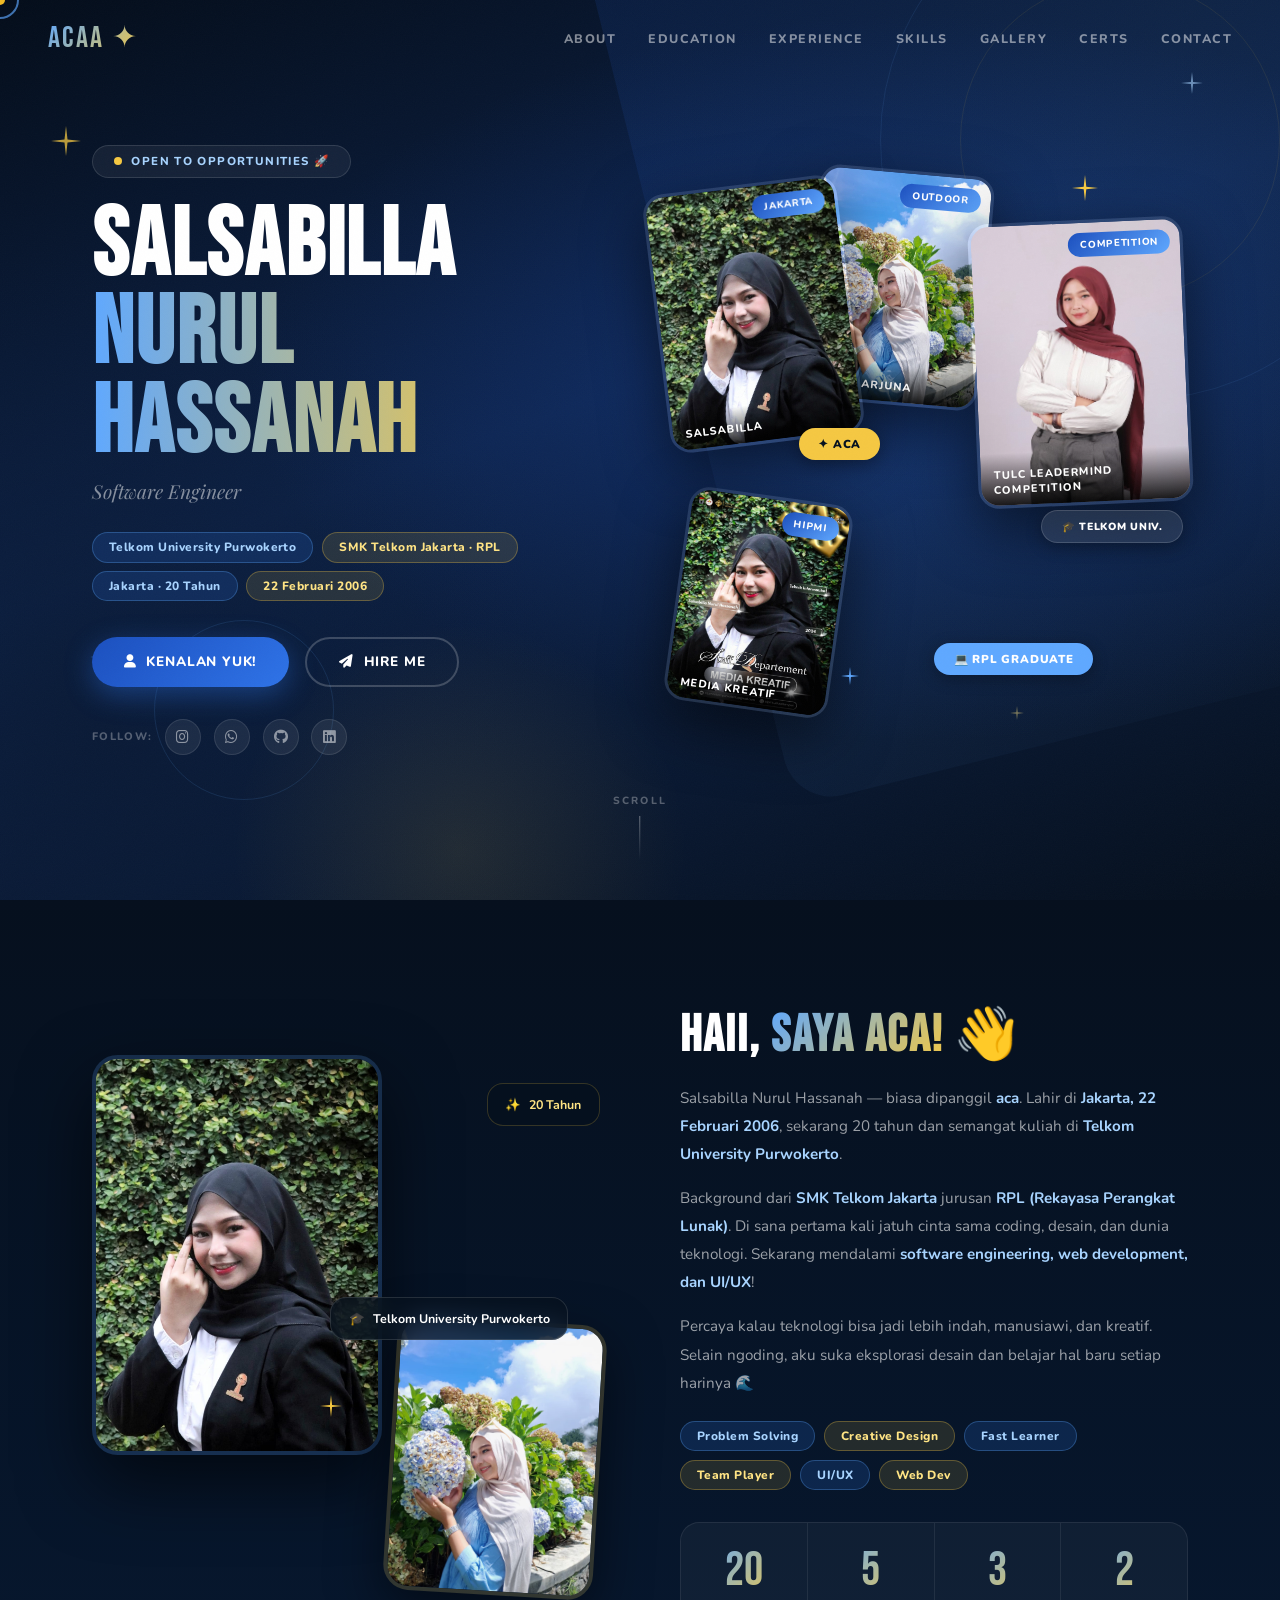
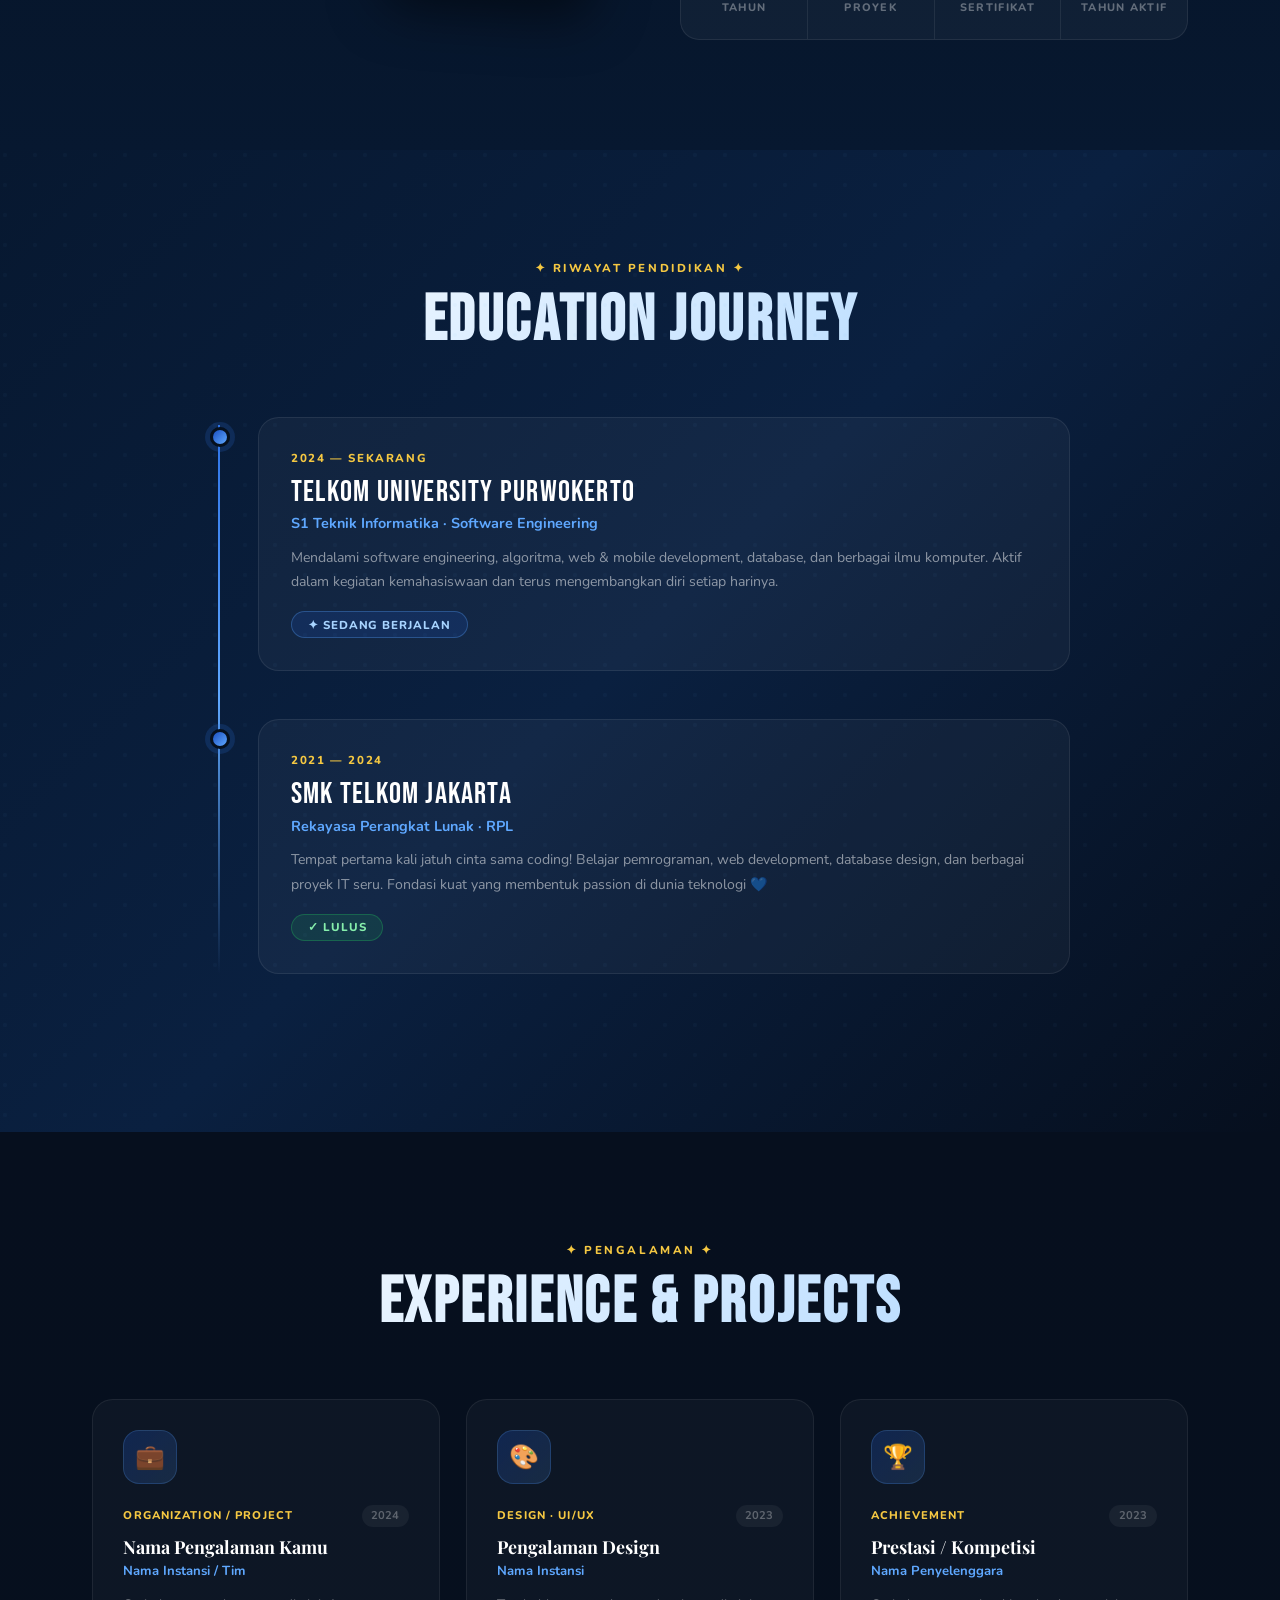
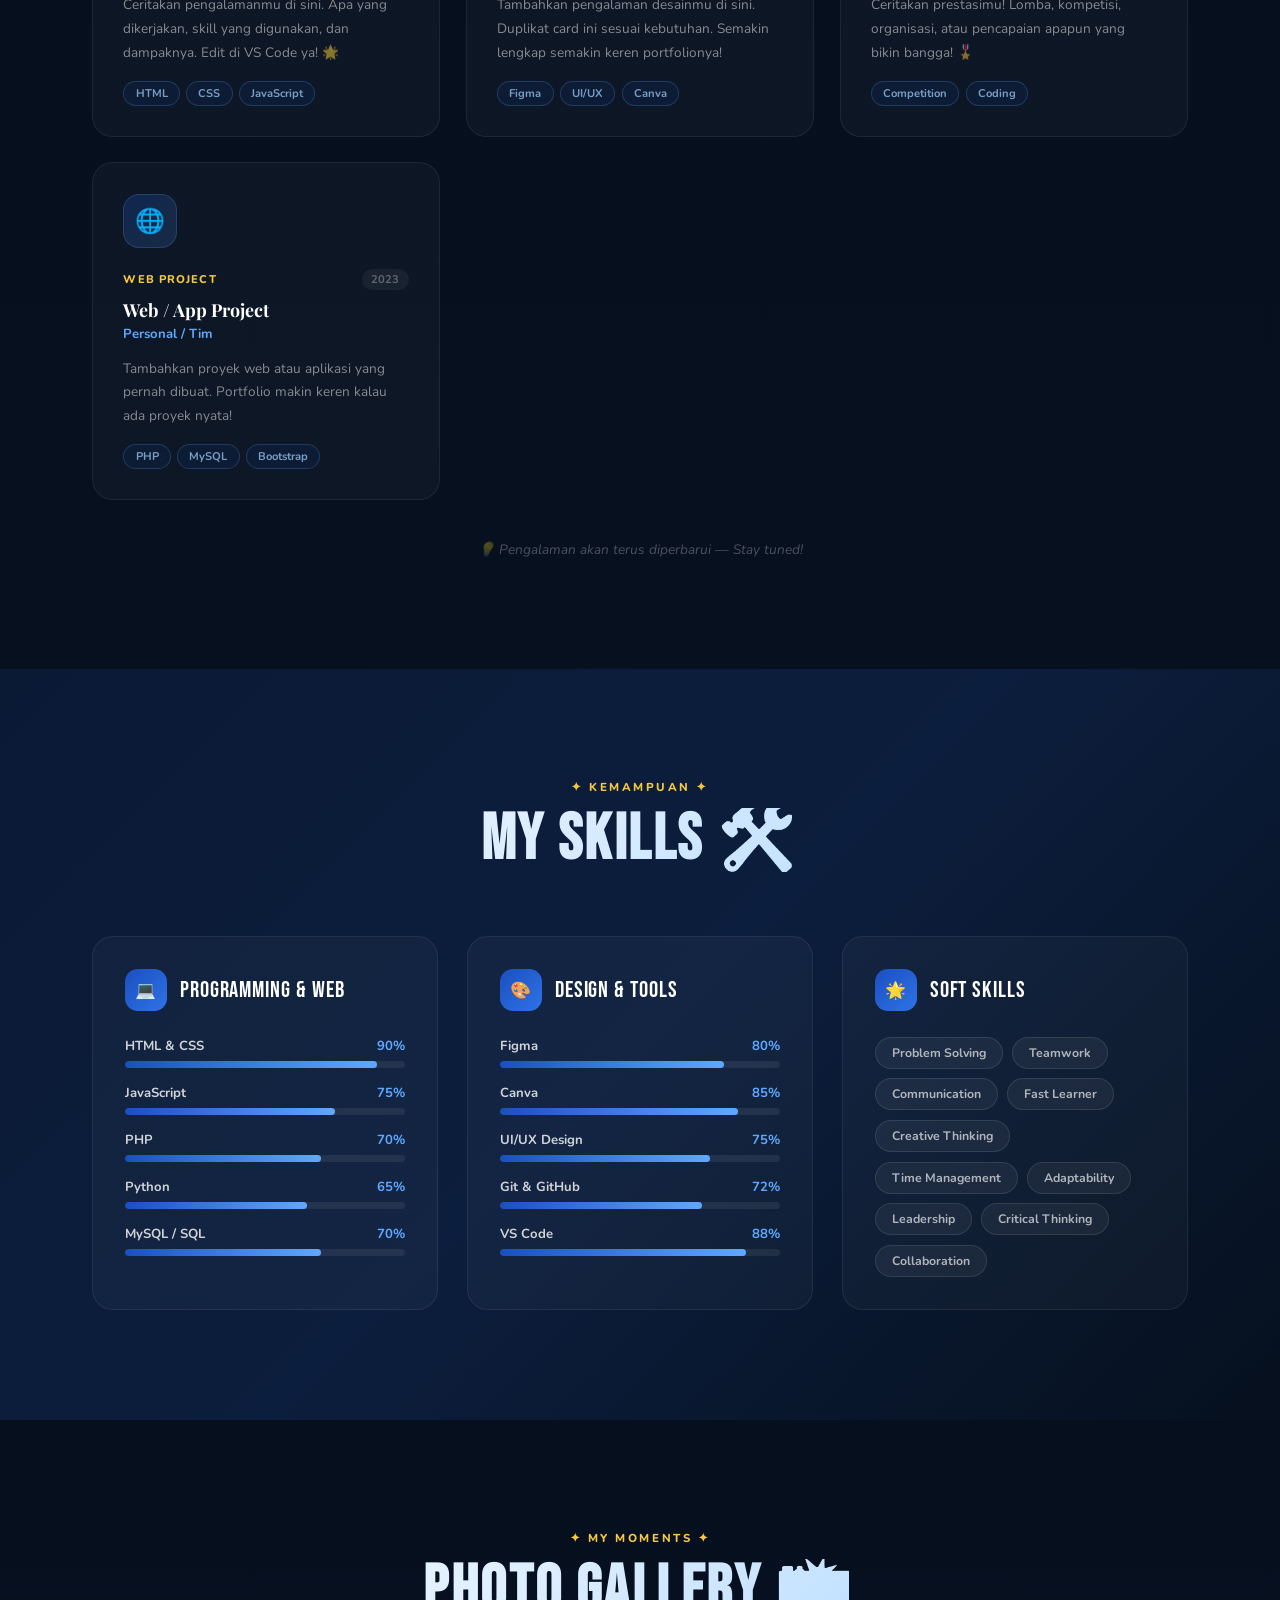
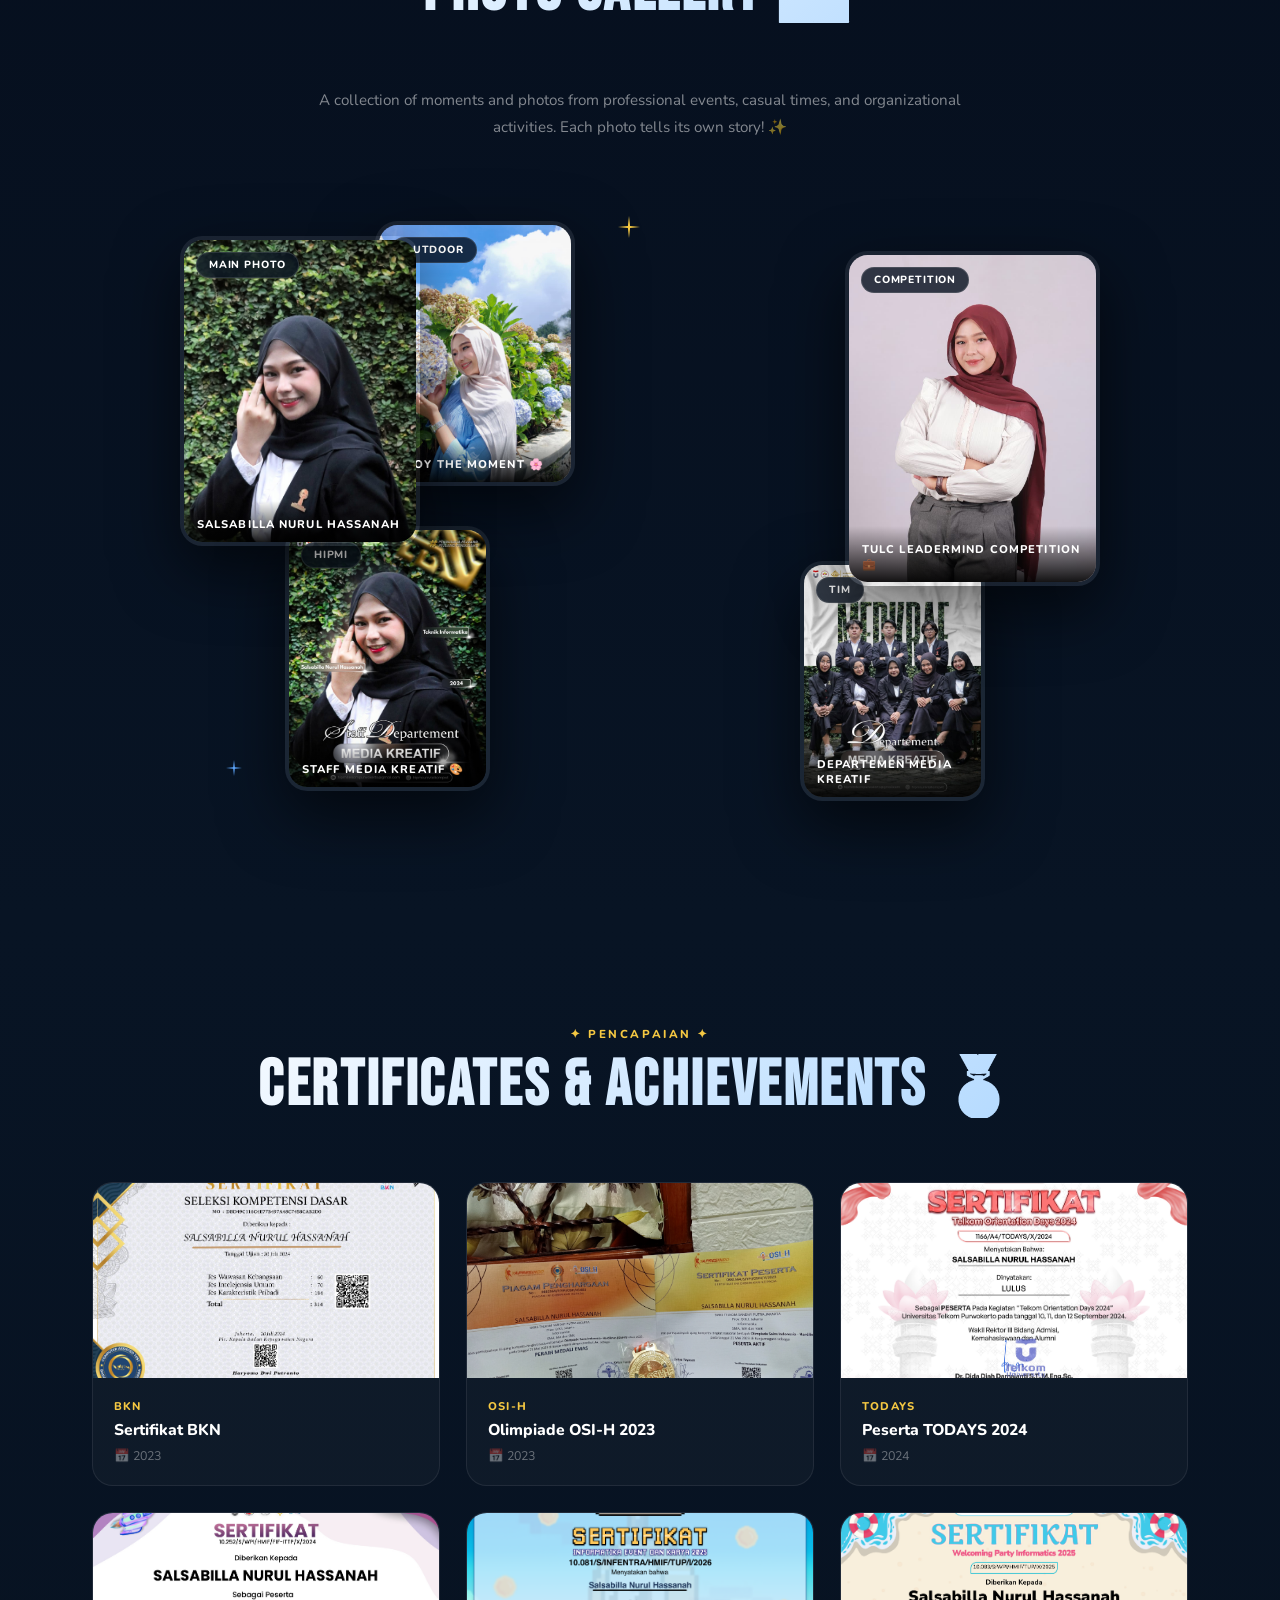
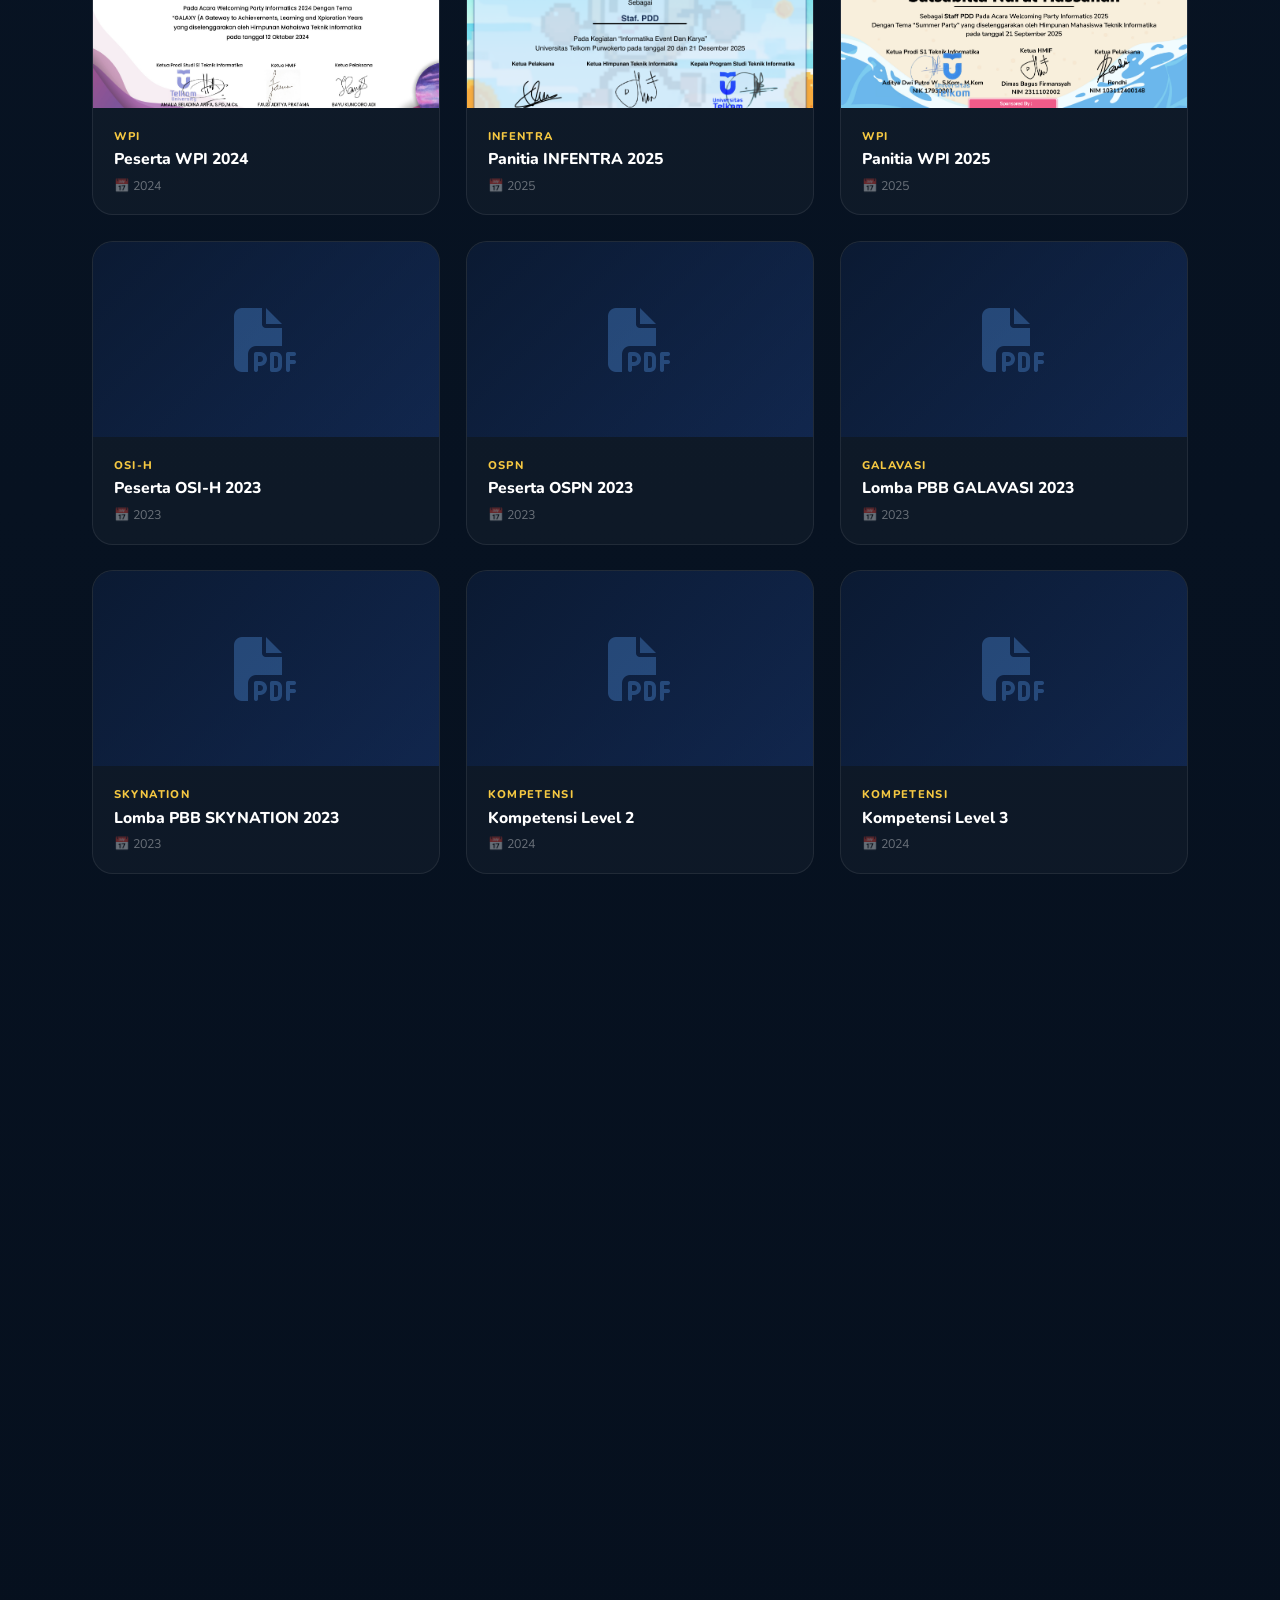
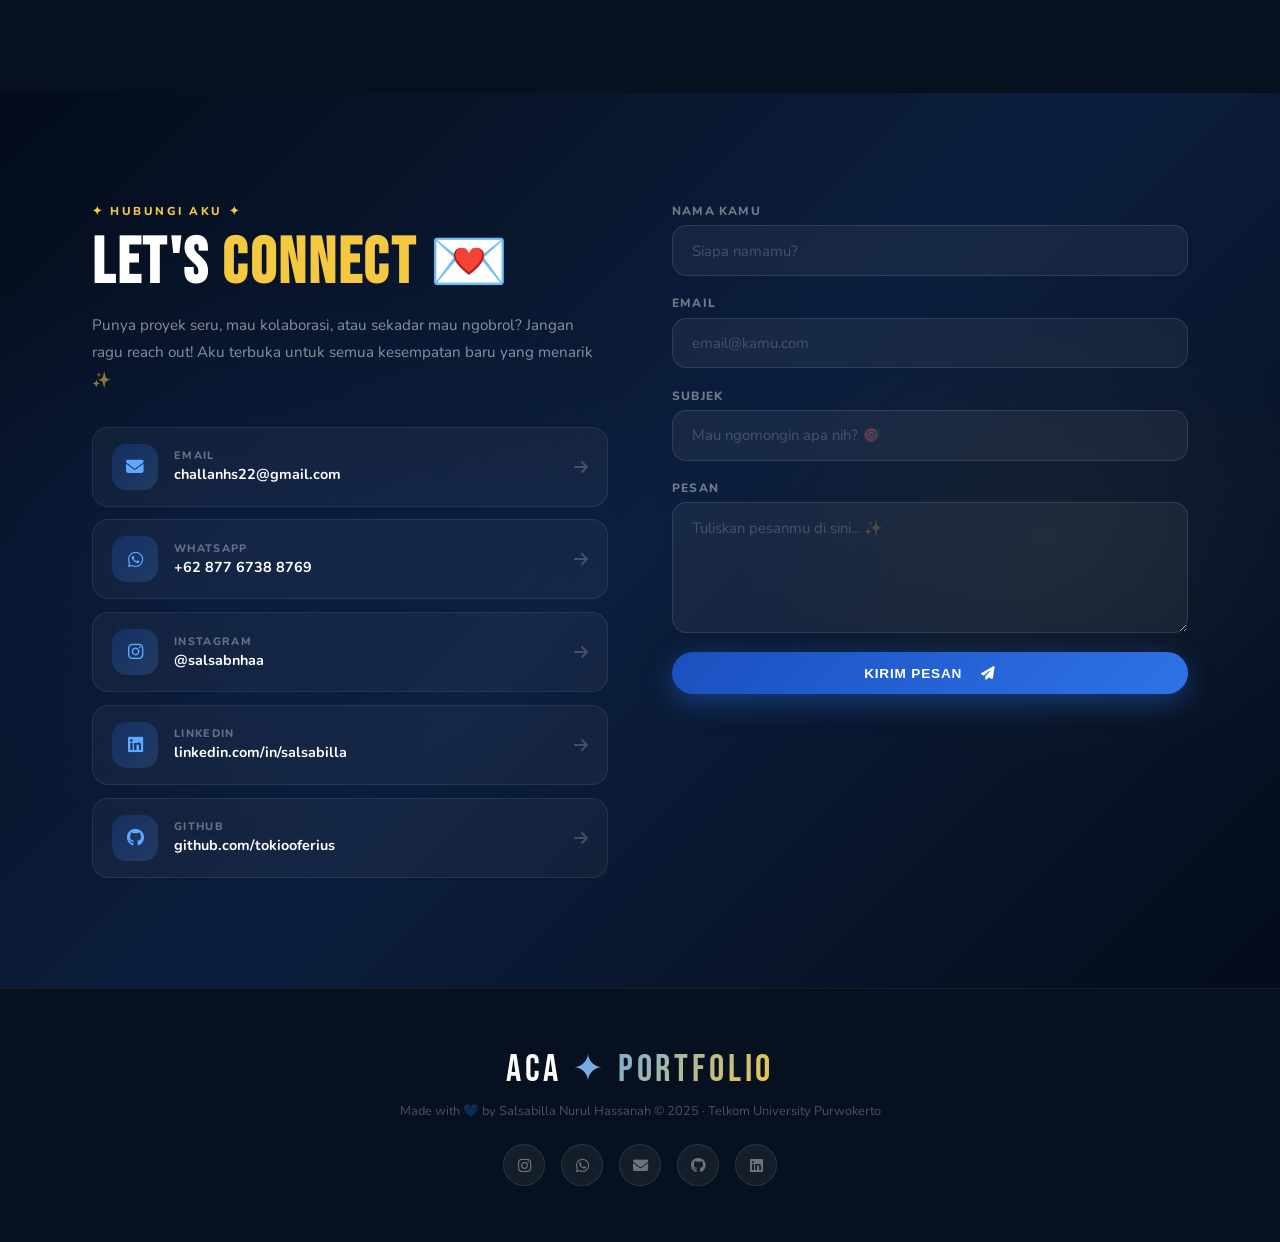
==== index.html @ ab760d1e "Update logo: SALSA → ACAA" ====
<!DOCTYPE html>
<html lang="id">
<head>
<meta charset="UTF-8"/>
<meta name="viewport" content="width=device-width, initial-scale=1.0"/>
<title>Salsabilla Nurul Hassanah ✦ Portfolio</title>
<meta name="description" content="Portfolio Salsabilla Nurul Hassanah - Software Engineering Student"/>
<link rel="preconnect" href="https://fonts.googleapis.com"/>
<link rel="preconnect" href="https://fonts.gstatic.com" crossorigin/>
<link href="https://fonts.googleapis.com/css2?family=Bebas+Neue&family=Nunito:ital,wght@0,400;0,600;0,700;0,800;0,900;1,400&family=Playfair+Display:ital,wght@0,700;0,900;1,700&display=swap" rel="stylesheet"/>
<link rel="stylesheet" href="https://cdnjs.cloudflare.com/ajax/libs/font-awesome/6.5.0/css/all.min.css"/>
<style>
:root{--b1:#06101e;--b2:#0a1a35;--b3:#1B4FBF;--b4:#2E73E8;--b5:#5FA8FF;--b6:#A8D4FF;--gold:#F5C842;--gold2:#FFE484;--white:#fff}
*,*::before,*::after{margin:0;padding:0;box-sizing:border-box}
html{scroll-behavior:smooth}
body{font-family:'Nunito',sans-serif;background:var(--b1);color:#fff;overflow-x:hidden;cursor:none}
/* CURSOR */
#cur{position:fixed;width:10px;height:10px;background:var(--gold);border-radius:50%;pointer-events:none;z-index:9999;transform:translate(-50%,-50%);mix-blend-mode:difference}
#cur2{position:fixed;width:38px;height:38px;border:2px solid var(--b5);border-radius:50%;pointer-events:none;z-index:9998;transform:translate(-50%,-50%);transition:all .18s cubic-bezier(.4,0,.2,1);opacity:.65}
@media(hover:none){#cur,#cur2{display:none}}
/* GRAIN */
body::after{content:'';position:fixed;inset:0;z-index:9990;pointer-events:none;background-image:url("data:image/svg+xml,%3Csvg xmlns='http://www.w3.org/2000/svg' width='200' height='200'%3E%3Cfilter id='g'%3E%3CfeTurbulence type='fractalNoise' baseFrequency='.9' numOctaves='4' stitchTiles='stitch'/%3E%3C/filter%3E%3Crect width='200' height='200' filter='url(%23g)' opacity='.04'/%3E%3C/svg%3E");opacity:.55}
/* NAV */
nav{position:fixed;top:0;left:0;right:0;z-index:1000;padding:1.2rem 3rem;display:flex;align-items:center;justify-content:space-between;transition:all .4s}
nav.scrolled{background:rgba(6,16,30,.95);backdrop-filter:blur(24px);border-bottom:1px solid rgba(255,255,255,.06);padding:.8rem 3rem}
.nlogo{font-family:'Bebas Neue',sans-serif;font-size:1.9rem;letter-spacing:.08em;background:linear-gradient(135deg,var(--b5),var(--gold));-webkit-background-clip:text;-webkit-text-fill-color:transparent;background-clip:text;text-decoration:none}
.nlinks{display:flex;gap:2rem;list-style:none}
.nlinks a{font-size:.78rem;font-weight:800;letter-spacing:.12em;text-transform:uppercase;color:rgba(255,255,255,.5);transition:.3s;text-decoration:none}
.nlinks a:hover,.nlinks a.active{color:var(--gold)}
.ham{display:none;flex-direction:column;gap:5px;cursor:pointer;padding:4px;background:none;border:none}
.ham span{width:24px;height:2px;background:#fff;border-radius:2px;transition:.3s;display:block}
.ham.open span:nth-child(1){transform:rotate(45deg) translate(5px,5px)}
.ham.open span:nth-child(2){opacity:0}
.ham.open span:nth-child(3){transform:rotate(-45deg) translate(5px,-5px)}
.mobmenu{display:none;position:absolute;top:100%;left:0;right:0;background:rgba(6,16,30,.98);backdrop-filter:blur(24px);padding:2rem 3rem;border-bottom:1px solid rgba(255,255,255,.08)}
.mobmenu.open{display:block}
.mobmenu a{display:block;padding:.9rem 0;border-bottom:1px solid rgba(255,255,255,.06);font-weight:800;font-size:1.1rem;color:rgba(255,255,255,.7);text-decoration:none;transition:.3s}
.mobmenu a:hover{color:var(--gold);padding-left:.5rem}
/* LAYOUT */
.container{max-width:1160px;margin:0 auto;padding:0 2rem}
.section{padding:110px 0}
.sec-label{display:block;font-size:.72rem;font-weight:800;letter-spacing:.22em;text-transform:uppercase;color:var(--gold);margin-bottom:.8rem}
.sec-label::before{content:'✦  '}.sec-label::after{content:'  ✦'}
.sec-title{font-family:'Bebas Neue',sans-serif;font-size:clamp(2.8rem,5vw,5rem);line-height:1;letter-spacing:.04em;background:linear-gradient(135deg,#fff,var(--b6));-webkit-background-clip:text;-webkit-text-fill-color:transparent;background-clip:text;margin-bottom:3.5rem}
.sec-hd{text-align:center;margin-bottom:4rem}
/* BUTTONS */
.btn-g{display:inline-flex;align-items:center;gap:.6rem;background:linear-gradient(135deg,var(--b3),var(--b4));color:#fff;padding:.85rem 2rem;border-radius:3rem;font-weight:800;font-size:.85rem;letter-spacing:.06em;text-transform:uppercase;border:none;cursor:pointer;transition:.3s;box-shadow:0 8px 28px rgba(46,115,232,.4);text-decoration:none}
.btn-g:hover{transform:translateY(-4px);box-shadow:0 16px 48px rgba(46,115,232,.55)}
.btn-o{display:inline-flex;align-items:center;gap:.6rem;border:2px solid rgba(255,255,255,.2);color:#fff;padding:.85rem 2rem;border-radius:3rem;font-weight:800;font-size:.85rem;letter-spacing:.06em;text-transform:uppercase;background:transparent;cursor:pointer;transition:.3s;text-decoration:none}
.btn-o:hover{border-color:var(--gold);color:var(--gold);transform:translateY(-4px)}
/* CHIPS */
.chip{padding:.38rem 1rem;border-radius:2rem;font-size:.75rem;font-weight:800;letter-spacing:.04em;border:1px solid}
.cb{background:rgba(46,115,232,.18);border-color:rgba(95,168,255,.3);color:var(--b6)}
.cg{background:rgba(245,200,66,.12);border-color:rgba(245,200,66,.3);color:var(--gold2)}
/* REVEAL */
.rv{opacity:0;transform:translateY(36px);transition:opacity .75s,transform .75s}
.rv.on{opacity:1;transform:none}
.rvr{opacity:0;transform:translateX(36px);transition:opacity .75s,transform .75s}
.rvr.on{opacity:1;transform:none}
/* ANIMATIONS */
@keyframes sparkPulse{0%,100%{opacity:.5;transform:scale(.85) rotate(0deg)}50%{opacity:1;transform:scale(1.2) rotate(18deg)}}
@keyframes floatY{0%,100%{transform:translateY(0)}50%{transform:translateY(-10px)}}
@keyframes shimmer{0%{background-position:0% center}100%{background-position:200% center}}
@keyframes blink{0%,100%{opacity:1}50%{opacity:.25}}
@keyframes ringP{0%,100%{transform:scale(1);opacity:.4}50%{transform:scale(1.06);opacity:.9}}
@keyframes spin{from{transform:rotate(0deg)}to{transform:rotate(360deg)}}
@keyframes fadeUp{from{opacity:0;transform:translateY(32px)}to{opacity:1;transform:none}}
@keyframes modalIn{from{transform:scale(.88);opacity:0}to{transform:scale(1);opacity:1}}
/* HERO */
.hero{min-height:100vh;position:relative;display:flex;align-items:center;overflow:hidden;padding:120px 0 80px}
.hero-bg{position:absolute;inset:0;background:radial-gradient(ellipse 85% 65% at 72% 42%,rgba(27,79,191,.32) 0%,transparent 62%),radial-gradient(ellipse 55% 85% at 8% 82%,rgba(10,26,53,.85) 0%,transparent 65%),linear-gradient(160deg,#040d1a 0%,#0d2248 45%,var(--b1) 100%)}
.hero-dec{position:absolute;inset:0;pointer-events:none;overflow:hidden}
.hero-dec::before{content:'';position:absolute;top:-220px;right:-140px;width:750px;height:950px;background:linear-gradient(135deg,rgba(27,79,191,.15) 0%,rgba(95,168,255,.06) 50%,transparent 100%);transform:rotate(-14deg);border-radius:48px}
.hero-dec::after{content:'';position:absolute;bottom:-180px;left:18%;width:460px;height:460px;background:radial-gradient(circle,rgba(245,200,66,.1) 0%,transparent 70%);border-radius:50%}
.ring{position:absolute;border-radius:50%;border:1px solid;pointer-events:none}
.r1{width:520px;height:520px;top:-120px;right:-120px;border-color:rgba(95,168,255,.1);animation:ringP 5s ease-in-out infinite}
.r2{width:320px;height:320px;top:-20px;right:0;border-color:rgba(245,200,66,.08);animation:ringP 5s ease-in-out infinite 1.5s}
.r3{width:180px;height:180px;bottom:100px;left:12%;border-color:rgba(95,168,255,.13);animation:ringP 5s ease-in-out infinite 3s}
.hero-inner{display:grid;grid-template-columns:1fr 1fr;gap:2rem;align-items:center;position:relative;z-index:2}
.hero-tag{display:inline-flex;align-items:center;gap:.6rem;background:rgba(255,255,255,.06);border:1px solid rgba(255,255,255,.12);border-radius:2rem;padding:.45rem 1.3rem;font-size:.72rem;font-weight:800;letter-spacing:.12em;text-transform:uppercase;color:var(--b6);margin-bottom:1.6rem;backdrop-filter:blur(10px);animation:fadeUp .9s .2s both}
.htdot{width:8px;height:8px;background:var(--gold);border-radius:50%;animation:blink 1.5s infinite;display:inline-block}
.hero-name{font-family:'Bebas Neue',sans-serif;font-size:clamp(3.5rem,7.5vw,7rem);line-height:.92;letter-spacing:.02em;margin-bottom:.6rem;animation:fadeUp .9s .3s both}
.hero-name .l1{display:block;color:#fff}
.hero-name .l2{display:block;background:linear-gradient(90deg,var(--b5) 0%,var(--gold) 40%,var(--b5) 100%);background-size:200% auto;-webkit-background-clip:text;-webkit-text-fill-color:transparent;background-clip:text;animation:fadeUp .9s .3s both,shimmer 5s linear 1.2s infinite}
.hero-sub{font-size:clamp(.9rem,2vw,1.2rem);color:rgba(255,255,255,.5);margin-bottom:1.5rem;min-height:1.6em;animation:fadeUp .9s .4s both}
.hero-chips{display:flex;flex-wrap:wrap;gap:.55rem;animation:fadeUp .9s .5s both}
.hero-cta{display:flex;gap:1rem;flex-wrap:wrap;animation:fadeUp .9s .6s both}
.hero-socq{display:flex;gap:.8rem;align-items:center;animation:fadeUp .9s .7s both}
/* PHOTOS SCATTERED */
.hphotos{position:relative;height:580px}
.pc{position:absolute;border-radius:1.3rem;overflow:hidden;box-shadow:0 20px 60px rgba(0,0,0,.55);border:3px solid rgba(255,255,255,.1);transition:transform .4s cubic-bezier(.4,0,.2,1),box-shadow .4s;cursor:pointer}
.pc:hover{transform:scale(1.06) rotate(0deg) !important;box-shadow:0 32px 80px rgba(46,115,232,.45)!important;z-index:20!important;border-color:var(--b5)}
.pc img{width:100%;height:100%;object-fit:cover;display:block}
.pc-lbl{position:absolute;bottom:0;left:0;right:0;background:linear-gradient(0deg,rgba(0,0,0,.88) 0%,transparent 100%);padding:.9rem .8rem .5rem;font-size:.68rem;font-weight:800;letter-spacing:.09em;text-transform:uppercase}
.pc-bdg{position:absolute;top:10px;right:10px;background:linear-gradient(135deg,var(--b3),var(--b5));color:#fff;font-size:.62rem;font-weight:800;letter-spacing:.07em;text-transform:uppercase;padding:.3rem .75rem;border-radius:2rem}
.p1{width:195px;height:260px;top:24px;left:0;transform:rotate(-7deg);z-index:4;animation:floatY 4s ease-in-out infinite}
.p2{width:175px;height:235px;top:10px;left:155px;transform:rotate(5deg);z-index:3;animation:floatY 4s ease-in-out infinite .8s}
.p3{width:215px;height:285px;top:60px;right:0;transform:rotate(-2.5deg);z-index:5;animation:floatY 4s ease-in-out infinite 1.6s}
.p4{width:165px;height:215px;bottom:30px;left:20px;transform:rotate(8deg);z-index:2;animation:floatY 4s ease-in-out infinite 2.4s}
.stk{position:absolute;z-index:10;font-size:.72rem;font-weight:900;letter-spacing:.07em;text-transform:uppercase;padding:.5rem 1.2rem;border-radius:2rem;box-shadow:0 4px 16px rgba(0,0,0,.3)}
.stk1{background:var(--gold);color:var(--b1);top:268px;left:143px;animation:floatY 3s ease-in-out infinite}
.stk2{background:var(--b5);color:#fff;bottom:65px;right:95px;animation:floatY 3s ease-in-out infinite 1.5s}
.stk3{background:rgba(255,255,255,.1);backdrop-filter:blur(8px);border:1px solid rgba(255,255,255,.15);color:#fff;top:350px;right:5px;animation:floatY 3s ease-in-out infinite 2.2s;font-size:.65rem}
.hsp{position:absolute;pointer-events:none;animation:sparkPulse 2.5s ease-in-out infinite alternate}
.scroll-cue{position:absolute;bottom:2.5rem;left:50%;transform:translateX(-50%);display:flex;flex-direction:column;align-items:center;gap:.5rem;color:rgba(255,255,255,.3);font-size:.65rem;font-weight:800;letter-spacing:.2em;text-transform:uppercase}
.scroll-line{width:1px;height:44px;background:linear-gradient(to bottom,rgba(255,255,255,.4),transparent);margin:0 auto}
/* ABOUT */
.about{background:linear-gradient(180deg,var(--b1) 0%,#071830 100%)}
.about-grid{display:grid;grid-template-columns:1fr 1fr;gap:5rem;align-items:center}
.ap{position:relative;height:540px}
.ap-main{position:absolute;top:0;left:0;width:290px;height:400px;border-radius:1.6rem;overflow:hidden;box-shadow:0 28px 70px rgba(0,0,0,.6);border:4px solid rgba(95,168,255,.18)}
.ap-main img{width:100%;height:100%;object-fit:cover}
.ap-acc{position:absolute;bottom:0;right:0;width:210px;height:275px;border-radius:1.6rem;overflow:hidden;box-shadow:0 18px 52px rgba(0,0,0,.5);border:4px solid rgba(245,200,66,.18);transform:rotate(3.5deg)}
.ap-acc img{width:100%;height:100%;object-fit:cover}
.ap-glow{position:absolute;top:80px;left:60px;width:240px;height:240px;background:radial-gradient(circle,rgba(27,79,191,.22) 0%,transparent 70%);border-radius:50%;pointer-events:none}
.ap-chip{position:absolute;z-index:5;background:rgba(6,16,30,.75);backdrop-filter:blur(14px);border:1px solid rgba(255,255,255,.12);border-radius:1rem;padding:.75rem 1.1rem;font-size:.78rem;font-weight:700;display:flex;align-items:center;gap:.5rem}
.apc1{bottom:255px;left:238px}
.apc2{top:28px;right:0;border-color:rgba(245,200,66,.2);color:var(--gold2)}
.about-txt h2{font-family:'Bebas Neue',sans-serif;font-size:clamp(2.5rem,4vw,4rem);line-height:1;letter-spacing:.04em;margin-bottom:1.4rem}
.about-txt h2 span{background:linear-gradient(135deg,var(--b5),var(--gold));-webkit-background-clip:text;-webkit-text-fill-color:transparent;background-clip:text}
.about-txt p{color:rgba(255,255,255,.6);line-height:1.85;margin-bottom:1rem;font-size:.95rem}
.about-txt strong{color:var(--b6)}
.about-tags{display:flex;flex-wrap:wrap;gap:.55rem;margin:1.5rem 0 2rem}
.about-stats{display:flex;align-items:stretch;background:rgba(255,255,255,.04);border:1px solid rgba(255,255,255,.08);border-radius:1.2rem;overflow:hidden}
.astat{flex:1;text-align:center;padding:1.5rem 1rem}
.astat-n{display:block;font-family:'Bebas Neue',sans-serif;font-size:3rem;line-height:1;background:linear-gradient(135deg,var(--b5),var(--gold));-webkit-background-clip:text;-webkit-text-fill-color:transparent;background-clip:text}
.astat-l{font-size:.68rem;font-weight:800;letter-spacing:.12em;text-transform:uppercase;color:rgba(255,255,255,.35);margin-top:.3rem}
.astat-sep{width:1px;background:rgba(255,255,255,.08)}
/* EDU */
.edu{background:linear-gradient(135deg,#071830 0%,#0a2040 50%,#060f1e 100%);position:relative;overflow:hidden}
.edu::before{content:'';position:absolute;inset:0;background-image:url("data:image/svg+xml,%3Csvg width='60' height='60' viewBox='0 0 60 60' xmlns='http://www.w3.org/2000/svg'%3E%3Cg fill='%234A90D9' fill-opacity='0.04'%3E%3Ccircle cx='5' cy='5' r='2'/%3E%3Ccircle cx='35' cy='5' r='2'/%3E%3Ccircle cx='5' cy='35' r='2'/%3E%3Ccircle cx='35' cy='35' r='2'/%3E%3C/g%3E%3C/svg%3E");pointer-events:none}
.tl{position:relative;padding-left:3rem;max-width:860px;margin:0 auto}
.tl::before{content:'';position:absolute;left:8px;top:8px;bottom:0;width:2px;background:linear-gradient(to bottom,var(--b4),var(--b5),transparent)}
.tl-item{position:relative;margin-bottom:3rem}
.tl-dot{position:absolute;left:-3rem;top:10px;width:20px;height:20px;background:linear-gradient(135deg,var(--b3),var(--b5));border:3px solid var(--b1);border-radius:50%;box-shadow:0 0 0 5px rgba(46,115,232,.18)}
.tl-card{background:rgba(255,255,255,.04);border:1px solid rgba(255,255,255,.08);border-radius:1.3rem;padding:2rem;transition:.35s;position:relative;overflow:hidden}
.tl-card::before{content:'';position:absolute;top:0;left:0;right:0;height:2px;background:linear-gradient(90deg,var(--b3),var(--b5),var(--gold));transform:scaleX(0);transform-origin:left;transition:.35s}
.tl-card:hover{border-color:rgba(95,168,255,.25);box-shadow:0 12px 40px rgba(27,79,191,.15);transform:translateX(10px)}
.tl-card:hover::before{transform:scaleX(1)}
.tl-yr{font-size:.72rem;font-weight:800;letter-spacing:.14em;text-transform:uppercase;color:var(--gold);margin-bottom:.5rem}
.tl-school{font-family:'Bebas Neue',sans-serif;font-size:1.9rem;letter-spacing:.04em;margin-bottom:.2rem}
.tl-major{font-size:.9rem;font-weight:700;color:var(--b5);margin-bottom:.8rem}
.tl-desc{font-size:.88rem;color:rgba(255,255,255,.52);line-height:1.75}
.tl-bdg{display:inline-flex;align-items:center;gap:.4rem;margin-top:1rem;padding:.3rem 1rem;border-radius:2rem;font-size:.72rem;font-weight:800;letter-spacing:.08em;text-transform:uppercase}
.bdg-on{background:rgba(27,79,191,.2);border:1px solid rgba(95,168,255,.3);color:var(--b6)}
.bdg-ok{background:rgba(34,197,94,.12);border:1px solid rgba(34,197,94,.3);color:#86EFAC}
/* EXP */
.exp-sec{background:linear-gradient(180deg,#060f1e 0%,var(--b1) 100%)}
.exp-grid{display:grid;grid-template-columns:repeat(auto-fill,minmax(330px,1fr));gap:1.6rem}
.exp-card{background:rgba(255,255,255,.03);border:1px solid rgba(255,255,255,.07);border-radius:1.3rem;padding:1.9rem;position:relative;overflow:hidden;transition:.35s}
.exp-card::before{content:'';position:absolute;top:0;left:0;right:0;height:3px;background:linear-gradient(90deg,var(--b3),var(--b5),var(--gold));transform:scaleX(0);transform-origin:left;transition:.35s}
.exp-card:hover{border-color:rgba(95,168,255,.22);transform:translateY(-8px);box-shadow:0 28px 68px rgba(0,0,0,.32)}
.exp-card:hover::before{transform:scaleX(1)}
.exp-ico-wrap{width:54px;height:54px;border-radius:1rem;background:linear-gradient(135deg,rgba(27,79,191,.28),rgba(95,168,255,.14));border:1px solid rgba(95,168,255,.2);display:flex;align-items:center;justify-content:center;font-size:1.5rem;margin-bottom:1.3rem}
.exp-meta{display:flex;justify-content:space-between;align-items:center;margin-bottom:.5rem}
.exp-type{font-size:.7rem;font-weight:800;letter-spacing:.1em;text-transform:uppercase;color:var(--gold)}
.exp-yr{font-size:.7rem;color:rgba(255,255,255,.3);font-weight:700;background:rgba(255,255,255,.05);padding:.2rem .6rem;border-radius:1rem}
.exp-title{font-family:'Playfair Display',serif;font-weight:700;font-size:1.12rem;color:#fff;margin-bottom:.25rem}
.exp-co{font-size:.82rem;font-weight:700;color:var(--b5);margin-bottom:.85rem}
.exp-desc{font-size:.85rem;color:rgba(255,255,255,.5);line-height:1.75;margin-bottom:1rem}
.exp-tags{display:flex;flex-wrap:wrap;gap:.4rem}
.etag{font-size:.7rem;font-weight:700;padding:.25rem .7rem;border-radius:1rem;border:1px solid rgba(95,168,255,.22);color:rgba(168,212,255,.7);background:rgba(27,79,191,.1)}
/* SKILLS */
.skills-sec{background:linear-gradient(135deg,var(--b2) 0%,#0c1e3d 50%,var(--b1) 100%);position:relative;overflow:hidden}
.sk-grid{display:grid;grid-template-columns:repeat(auto-fill,minmax(310px,1fr));gap:1.8rem}
.sk-box{background:rgba(255,255,255,.03);border:1px solid rgba(255,255,255,.07);border-radius:1.3rem;padding:2rem;transition:.35s}
.sk-box:hover{border-color:rgba(95,168,255,.2);box-shadow:0 10px 36px rgba(27,79,191,.1)}
.sk-ttl{display:flex;align-items:center;gap:.8rem;font-family:'Bebas Neue',sans-serif;font-size:1.45rem;letter-spacing:.04em;margin-bottom:1.6rem}
.sk-ico{width:42px;height:42px;border-radius:.8rem;background:linear-gradient(135deg,var(--b3),var(--b4));display:flex;align-items:center;justify-content:center;font-size:1.05rem}
.sbars{display:flex;flex-direction:column;gap:1rem}
.sbi-hd{display:flex;justify-content:space-between;font-size:.82rem;font-weight:700;margin-bottom:.38rem}
.sbi-hd span:first-child{color:rgba(255,255,255,.8)}.sbi-hd span:last-child{color:var(--b5)}
.sbar{height:7px;background:rgba(255,255,255,.07);border-radius:4px;overflow:hidden}
.sfill{height:100%;width:0;background:linear-gradient(90deg,var(--b3),var(--b5));border-radius:4px;transition:width 1.4s cubic-bezier(.4,0,.2,1)}
.pill-cl{display:flex;flex-wrap:wrap;gap:.6rem}
.spill{padding:.44rem 1rem;border-radius:2rem;font-size:.77rem;font-weight:700;background:rgba(255,255,255,.05);border:1px solid rgba(255,255,255,.1);color:rgba(255,255,255,.65);transition:.3s;cursor:default}
.spill:hover{background:rgba(27,79,191,.22);border-color:rgba(95,168,255,.3);color:var(--b6);transform:scale(1.05)}
/* GALLERY */
.gallery-sec{background:linear-gradient(180deg,#060f1e 0%,#081424 100%);overflow:hidden}
.gallery-intro{max-width:660px;margin:0 auto 4rem;text-align:center;color:rgba(255,255,255,.5);font-size:.95rem;line-height:1.8}
.gallery-scatter{position:relative;height:600px;max-width:920px;margin:0 auto}
.gcard{position:absolute;border-radius:1.4rem;overflow:hidden;box-shadow:0 24px 64px rgba(0,0,0,.6);border:4px solid rgba(255,255,255,.08);transition:.45s cubic-bezier(.4,0,.2,1);cursor:zoom-in}
.gcard:hover{transform:scale(1.08) rotate(0deg) !important;box-shadow:0 40px 100px rgba(27,79,191,.5)!important;z-index:20!important;border-color:var(--b5)}
.gcard img{width:100%;height:100%;object-fit:cover;display:block}
.gcard .glbl{position:absolute;bottom:0;left:0;right:0;background:linear-gradient(0deg,rgba(0,0,0,.9) 0%,transparent 100%);padding:1rem .8rem .6rem;font-size:.7rem;font-weight:800;letter-spacing:.1em;text-transform:uppercase}
.g1{width:240px;height:310px;top:30px;left:0;transform:rotate(-5deg);z-index:4}
.g2{width:200px;height:265px;top:15px;left:195px;transform:rotate(4.5deg);z-index:3}
.g3{width:255px;height:335px;top:45px;right:0;transform:rotate(-2deg);z-index:5}
.g4{width:205px;height:265px;bottom:15px;left:105px;transform:rotate(6.5deg);z-index:2}
.g5{width:185px;height:240px;bottom:5px;right:115px;transform:rotate(-4deg);z-index:3}
.gtag{position:absolute;top:12px;left:12px;background:rgba(6,16,30,.8);backdrop-filter:blur(8px);border:1px solid rgba(255,255,255,.12);color:#fff;font-size:.65rem;font-weight:800;letter-spacing:.08em;text-transform:uppercase;padding:.3rem .75rem;border-radius:2rem}
/* CERTS */
.certs-sec{background:linear-gradient(180deg,#081424 0%,var(--b1) 100%)}
.cert-grid{display:grid;grid-template-columns:repeat(auto-fill,minmax(268px,1fr));gap:1.6rem}
.cert-card{border-radius:1.3rem;overflow:hidden;background:rgba(255,255,255,.03);border:1px solid rgba(255,255,255,.08);cursor:pointer;transition:.35s;position:relative}
.cert-card:hover{transform:translateY(-10px);box-shadow:0 36px 88px rgba(0,0,0,.45);border-color:rgba(95,168,255,.3)}
.cert-img{height:195px;overflow:hidden;background:linear-gradient(135deg,rgba(10,26,53,.8),rgba(27,79,191,.25));display:flex;align-items:center;justify-content:center;position:relative}
.cert-img img{width:100%;height:100%;object-fit:cover;transition:.45s}
.cert-card:hover .cert-img img{transform:scale(1.08)}
.cert-ni{font-size:4rem;color:var(--b5);opacity:.3}
.cert-ov{position:absolute;inset:0;background:linear-gradient(135deg,rgba(27,79,191,.85),rgba(46,115,232,.7));display:flex;align-items:center;justify-content:center;gap:.5rem;font-weight:800;font-size:.85rem;letter-spacing:.05em;text-transform:uppercase;opacity:0;transition:.35s}
.cert-card:hover .cert-ov{opacity:1}
.cert-body{padding:1.3rem}
.cert-org{font-size:.7rem;font-weight:800;letter-spacing:.12em;text-transform:uppercase;color:var(--gold);display:block;margin-bottom:.35rem}
.cert-name{font-weight:800;font-size:.98rem;color:#fff;margin-bottom:.35rem;line-height:1.4}
.cert-date{font-size:.78rem;color:rgba(255,255,255,.38)}
/* MODAL */
.modal-bg{position:fixed;inset:0;z-index:2000;background:rgba(0,0,0,.88);backdrop-filter:blur(14px);display:none;align-items:center;justify-content:center;padding:2rem}
.modal-bg.open{display:flex}
.modal-box{background:rgba(10,26,53,.95);border:1px solid rgba(95,168,255,.2);border-radius:1.6rem;max-width:720px;width:100%;padding:2rem;position:relative;animation:modalIn .3s ease}
.modal-x{position:absolute;top:1rem;right:1rem;width:38px;height:38px;border-radius:50%;background:rgba(255,255,255,.08);display:flex;align-items:center;justify-content:center;font-size:1rem;color:#fff;cursor:pointer;border:none;transition:.3s}
.modal-x:hover{background:var(--b3)}
.modal-box img{width:100%;border-radius:1rem;margin-bottom:1.5rem;max-height:65vh;object-fit:contain}
.modal-np{height:280px;background:rgba(27,79,191,.1);border-radius:1rem;display:flex;align-items:center;justify-content:center;font-size:5rem;color:var(--b5);margin-bottom:1.5rem}
.modal-ttl{font-family:'Bebas Neue',sans-serif;font-size:2rem;letter-spacing:.04em;margin-bottom:.3rem}
.modal-org{color:var(--b5);font-weight:700;margin-bottom:.25rem}
.modal-yr{font-size:.82rem;color:rgba(255,255,255,.38)}
/* CONTACT */
.contact-sec{background:linear-gradient(135deg,#040c1a 0%,#0c1e3d 50%,#040c1a 100%);position:relative;overflow:hidden}
.contact-sec::before{content:'';position:absolute;inset:0;background:radial-gradient(ellipse 55% 50% at 18% 50%,rgba(27,79,191,.1) 0%,transparent 65%),radial-gradient(ellipse 38% 40% at 82% 50%,rgba(245,200,66,.05) 0%,transparent 65%);pointer-events:none}
.contact-grid{display:grid;grid-template-columns:1fr 1fr;gap:4rem;align-items:start;position:relative;z-index:1}
.ct-left h2{font-family:'Bebas Neue',sans-serif;font-size:clamp(2.8rem,5vw,5rem);line-height:1;letter-spacing:.04em;margin-bottom:1rem}
.ct-left h2 em{font-style:normal;color:var(--gold)}
.ct-left p{color:rgba(255,255,255,.52);font-size:.95rem;line-height:1.82;margin-bottom:2rem}
.socials{display:flex;flex-direction:column;gap:.8rem}
.soc-card{display:flex;align-items:center;gap:1rem;background:rgba(255,255,255,.04);border:1px solid rgba(255,255,255,.08);border-radius:1rem;padding:1rem 1.2rem;color:#fff;transition:.35s;text-decoration:none}
.soc-card:hover{border-color:rgba(95,168,255,.3);transform:translateX(10px);background:rgba(27,79,191,.1)}
.soc-ico{width:46px;height:46px;border-radius:.9rem;background:linear-gradient(135deg,rgba(27,79,191,.3),rgba(95,168,255,.18));display:flex;align-items:center;justify-content:center;font-size:1.1rem;color:var(--b5);flex-shrink:0}
.soc-info{flex:1}
.soc-tp{display:block;font-size:.68rem;font-weight:800;letter-spacing:.12em;text-transform:uppercase;color:rgba(255,255,255,.35)}
.soc-vl{font-size:.9rem;font-weight:700}
.soc-arr{color:rgba(255,255,255,.2);transition:.3s}
.soc-card:hover .soc-arr{color:var(--b5);transform:translateX(5px)}
.cform{display:flex;flex-direction:column;gap:1.2rem}
.fg{display:flex;flex-direction:column;gap:.4rem}
.fg label{font-size:.75rem;font-weight:800;letter-spacing:.1em;text-transform:uppercase;color:rgba(255,255,255,.42)}
.fg input,.fg textarea{background:rgba(255,255,255,.05);border:1.5px solid rgba(255,255,255,.1);border-radius:.9rem;padding:.9rem 1.2rem;color:#fff;font-family:'Nunito',sans-serif;font-size:.93rem;transition:.35s;resize:vertical}
.fg input:focus,.fg textarea:focus{outline:none;border-color:var(--b5);box-shadow:0 0 0 4px rgba(95,168,255,.1);background:rgba(27,79,191,.08)}
.fg input::placeholder,.fg textarea::placeholder{color:rgba(255,255,255,.2)}
.fmsg-ok{background:rgba(34,197,94,.14);color:#86EFAC;border:1px solid rgba(34,197,94,.22);font-size:.88rem;font-weight:700;text-align:center;padding:.65rem;border-radius:.7rem}
/* FOOTER */
footer{background:var(--b1);border-top:1px solid rgba(255,255,255,.06);padding:3.5rem 2rem;text-align:center}
.flogo{font-family:'Bebas Neue',sans-serif;font-size:2.4rem;letter-spacing:.1em;margin-bottom:.6rem}
.flogo span{background:linear-gradient(135deg,var(--b5),var(--gold));-webkit-background-clip:text;-webkit-text-fill-color:transparent;background-clip:text}
.ftxt{font-size:.8rem;color:rgba(255,255,255,.28);margin-bottom:1.5rem}
.fsocs{display:flex;justify-content:center;gap:1rem}
.fsocs a{width:42px;height:42px;border-radius:50%;background:rgba(255,255,255,.06);border:1px solid rgba(255,255,255,.1);display:flex;align-items:center;justify-content:center;color:rgba(255,255,255,.38);font-size:.95rem;transition:.35s;text-decoration:none}
.fsocs a:hover{background:var(--b3);color:#fff;border-color:var(--b5);transform:translateY(-5px)}
#btt{position:fixed;bottom:2rem;right:2rem;z-index:999;width:50px;height:50px;border-radius:50%;background:linear-gradient(135deg,var(--b3),var(--b4));color:#fff;display:flex;align-items:center;justify-content:center;box-shadow:0 8px 24px rgba(27,79,191,.4);opacity:0;pointer-events:none;transition:.35s;border:none;cursor:pointer;font-size:1rem}
#btt.show{opacity:1;pointer-events:all}
#btt:hover{transform:translateY(-5px);box-shadow:0 16px 40px rgba(27,79,191,.55)}
::-webkit-scrollbar{width:6px}::-webkit-scrollbar-track{background:var(--b1)}::-webkit-scrollbar-thumb{background:var(--b3);border-radius:3px}::-webkit-scrollbar-thumb:hover{background:var(--b5)}
::selection{background:rgba(95,168,255,.25);color:var(--b6)}
/* SOCQ LINKS */
.sqlink{width:36px;height:36px;border-radius:50%;background:rgba(255,255,255,.07);border:1px solid rgba(255,255,255,.1);display:flex;align-items:center;justify-content:center;color:rgba(255,255,255,.5);transition:.3s;font-size:.9rem;text-decoration:none}
.sqlink:hover{color:var(--gold);border-color:var(--gold)}
/* RESPONSIVE */
@media(max-width:940px){.nlinks{display:none}.ham{display:flex}.hero-inner{grid-template-columns:1fr;text-align:center}.hero-cta,.hero-chips{justify-content:center}.hphotos{height:400px;max-width:460px;margin:2rem auto 0}.p1{width:155px;height:205px}.p2{width:140px;height:185px;left:125px}.p3{width:170px;height:225px}.p4{width:130px;height:170px}.stk2{right:120px}.about-grid{grid-template-columns:1fr}.ap{height:320px;max-width:400px;margin:0 auto}.ap-main{width:220px;height:300px}.ap-acc{width:160px;height:210px}.contact-grid{grid-template-columns:1fr;gap:3rem}.gallery-scatter{height:520px}.g1{width:190px;height:240px}.g2{width:165px;height:215px}.g3{width:200px;height:260px}.g4{width:170px;height:215px}.g5{width:155px;height:200px}.hero-socq{justify-content:center}}
@media(max-width:600px){.section{padding:75px 0}.hero{padding:100px 0 60px}.hphotos{height:340px}.about-stats{flex-wrap:wrap}.astat-sep{display:none}.astat{min-width:40%}.gallery-scatter{height:440px}.g1{width:155px;height:200px;top:20px;left:5px}.g2{width:140px;height:185px;left:140px;top:10px}.g3{width:165px;height:215px;right:5px}.g4{width:145px;height:185px;bottom:15px;left:60px}.g5{width:135px;height:172px;bottom:5px;right:5px}}
</style>
</head>
<body style="opacity:0;transition:opacity .5s">
<div id="cur"></div><div id="cur2"></div>

<nav id="nav">
  <a href="#home" class="nlogo">ACAA ✦</a>
  <ul class="nlinks">
    <li><a href="#about">About</a></li>
    <li><a href="#education">Education</a></li>
    <li><a href="#experience">Experience</a></li>
    <li><a href="#skills">Skills</a></li>
    <li><a href="#gallery">Gallery</a></li>
    <li><a href="#certificates">Certs</a></li>
    <li><a href="#contact">Contact</a></li>
  </ul>
  <button class="ham" id="ham" aria-label="Menu"><span></span><span></span><span></span></button>
  <div class="mobmenu" id="mobmenu">
    <a href="#about">About</a><a href="#education">Education</a><a href="#experience">Experience</a>
    <a href="#skills">Skills</a><a href="#gallery">Gallery</a><a href="#certificates">Certificates</a><a href="#contact">Contact</a>
  </div>
</nav>

<section class="section hero" id="home" style="padding:0;min-height:100vh;display:flex;align-items:center">
  <div class="hero-bg"></div>
  <div class="hero-dec"></div>
  <div class="ring r1"></div><div class="ring r2"></div><div class="ring r3"></div>
  <svg class="hsp" style="top:14%;left:4%;width:30px;opacity:.75;animation-delay:.4s" viewBox="0 0 40 40"><path d="M20 0L22 18L40 20L22 22L20 40L18 22L0 20L18 18Z" fill="#F5C842"/></svg>
  <svg class="hsp" style="top:72%;left:7%;width:18px;opacity:.5;animation-delay:1.2s" viewBox="0 0 40 40"><path d="M20 0L22 18L40 20L22 22L20 40L18 22L0 20L18 18Z" fill="#5FA8FF"/></svg>
  <svg class="hsp" style="top:8%;right:6%;width:22px;opacity:.6;animation-delay:2s" viewBox="0 0 40 40"><path d="M20 0L22 18L40 20L22 22L20 40L18 22L0 20L18 18Z" fill="#A8D4FF"/></svg>
  <svg class="hsp" style="bottom:20%;right:20%;width:14px;opacity:.45;animation-delay:.8s" viewBox="0 0 40 40"><path d="M20 0L22 18L40 20L22 22L20 40L18 22L0 20L18 18Z" fill="#FFE484"/></svg>
  <div class="container">
    <div class="hero-inner">
      <div class="hero-left">
        <div class="hero-tag"><span class="htdot"></span> Open to Opportunities 🚀</div>
        <h1 class="hero-name"><span class="l1">Salsabilla</span><span class="l2">Nurul Hassanah</span></h1>
        <p class="hero-sub"><em id="heroSub" style="font-family:'Playfair Display',serif">Software Engineer</em></p>
        <div class="hero-chips" style="margin-top:1.2rem">
          <span class="chip cb">Telkom University Purwokerto</span>
          <span class="chip cg">SMK Telkom Jakarta · RPL</span>
          <span class="chip cb">Jakarta · 20 Tahun</span>
          <span class="chip cg">22 Februari 2006</span>
        </div>
        <div class="hero-cta" style="margin-top:2.2rem">
          <a href="#about" class="btn-g"><i class="fa-solid fa-user"></i> Kenalan Yuk!</a>
          <a href="#contact" class="btn-o"><i class="fa-solid fa-paper-plane"></i> Hire Me</a>
        </div>
        <div class="hero-socq" style="display:flex;gap:.8rem;align-items:center;margin-top:2rem">
          <span style="font-size:.68rem;font-weight:800;letter-spacing:.12em;text-transform:uppercase;color:rgba(255,255,255,.3)">Follow:</span>
          <a href="https://instagram.com/salsabnhaa" target="_blank" class="sqlink"><i class="fa-brands fa-instagram"></i></a>
          <a href="https://wa.me/087767388769" target="_blank" class="sqlink"><i class="fa-brands fa-whatsapp"></i></a>
          <a href="https://github.com/tokiooferius" target="_blank" class="sqlink"><i class="fa-brands fa-github"></i></a>
          <a href="https://www.linkedin.com/in/salsabilla-nurul-hassanah-571855373/" target="_blank" class="sqlink"><i class="fa-brands fa-linkedin"></i></a>
        </div>
      </div>
      <div class="hphotos">
        <div class="pc p1"><img src="[data-uri]" alt="Salsabilla"/><div class="pc-bdg">Jakarta</div><div class="pc-lbl">Salsabilla</div></div>
        <div class="pc p2"><img src="[data-uri]" alt="Foto Bebas"/><div class="pc-bdg">Outdoor</div><div class="pc-lbl">Candi Arjuna</div></div>
        <div class="pc p3"><img src="[data-uri]" alt="Profesional"/><div class="pc-bdg">Competition</div><div class="pc-lbl">Tulc Leadermind Competition</div></div>
        <div class="pc p4"><img src="[data-uri]" alt="Media Kreatif"/><div class="pc-bdg">HIPMI</div><div class="pc-lbl">Media Kreatif</div></div>
        <div class="stk stk1">✦ Aca </div>
        <div class="stk stk2">💻 RPL Graduate</div>
        <div class="stk stk3">🎓 Telkom Univ.</div>
        <svg style="position:absolute;top:15px;right:90px;width:26px;animation:spin 7s linear infinite;z-index:8" viewBox="0 0 40 40"><path d="M20 0L22 18L40 20L22 22L20 40L18 22L0 20L18 18Z" fill="#F5C842"/></svg>
        <svg style="position:absolute;bottom:55px;left:185px;width:18px;animation:spin 5s linear infinite reverse;z-index:8" viewBox="0 0 40 40"><path d="M20 0L22 18L40 20L22 22L20 40L18 22L0 20L18 18Z" fill="#5FA8FF"/></svg>
      </div>
    </div>
  </div>
  <div class="scroll-cue"><span>Scroll</span><div class="scroll-line"></div></div>
</section>

<section class="section about" id="about">
  <div class="container">
    <div class="about-grid">
      <div class="ap rv">
        <div class="ap-glow"></div>
        <div class="ap-main"><img src="[data-uri]" alt="Salsabilla Nurul Hassanah"/></div>
        <div class="ap-acc"><img src="[data-uri]" alt="Foto Bebas"/></div>
        <div class="ap-chip apc1"><span>🎓</span> Telkom University Purwokerto</div>
        <div class="ap-chip apc2"><span>✨</span> 20 Tahun</div>
        <svg style="position:absolute;bottom:178px;left:228px;width:22px;z-index:10;animation:sparkPulse 2.5s infinite alternate" viewBox="0 0 40 40"><path d="M20 0L22 18L40 20L22 22L20 40L18 22L0 20L18 18Z" fill="#F5C842"/></svg>
      </div>
      <div class="about-txt rvr">
        <h2>Haii, <span>Saya aca!</span> 👋</h2>
        <p>Salsabilla Nurul Hassanah — biasa dipanggil <strong>aca</strong>. Lahir di <strong>Jakarta, 22 Februari 2006</strong>, sekarang 20 tahun dan semangat kuliah di <strong>Telkom University Purwokerto</strong>.</p>
        <p>Background dari <strong>SMK Telkom Jakarta</strong> jurusan <strong>RPL (Rekayasa Perangkat Lunak)</strong>. Di sana pertama kali jatuh cinta sama coding, desain, dan dunia teknologi. Sekarang mendalami <strong>software engineering, web development, dan UI/UX</strong>!</p>
        <p>Percaya kalau teknologi bisa jadi lebih indah, manusiawi, dan kreatif. Selain ngoding, aku suka eksplorasi desain dan belajar hal baru setiap harinya 🌊</p>
        <div class="about-tags">
          <span class="chip cb">Problem Solving</span><span class="chip cg">Creative Design</span>
          <span class="chip cb">Fast Learner</span><span class="chip cg">Team Player</span>
          <span class="chip cb">UI/UX</span><span class="chip cg">Web Dev</span>
        </div>
        <div class="about-stats">
          <div class="astat"><span class="astat-n" data-n="20">0</span><div class="astat-l">Tahun</div></div>
          <div class="astat-sep"></div>
          <div class="astat"><span class="astat-n" data-n="5">0</span><div class="astat-l">Proyek</div></div>
          <div class="astat-sep"></div>
          <div class="astat"><span class="astat-n" data-n="3">0</span><div class="astat-l">Sertifikat</div></div>
          <div class="astat-sep"></div>
          <div class="astat"><span class="astat-n" data-n="2">0</span><div class="astat-l">Tahun Aktif</div></div>
        </div>
      </div>
    </div>
  </div>
</section>

<section class="section edu" id="education">
  <div class="container">
    <div class="sec-hd">
      <div class="sec-label rv">Riwayat Pendidikan</div>
      <h2 class="sec-title rv">EDUCATION JOURNEY</h2>
    </div>
    <div class="tl">
      <div class="tl-item rv">
        <div class="tl-dot"></div>
        <div class="tl-card">
          <div class="tl-yr">2024 — Sekarang</div>
          <div class="tl-school">Telkom University Purwokerto</div>
          <div class="tl-major">S1 Teknik Informatika · Software Engineering</div>
          <p class="tl-desc">Mendalami software engineering, algoritma, web & mobile development, database, dan berbagai ilmu komputer. Aktif dalam kegiatan kemahasiswaan dan terus mengembangkan diri setiap harinya.</p>
          <span class="tl-bdg bdg-on">✦ Sedang Berjalan</span>
        </div>
      </div>
      <div class="tl-item rv">
        <div class="tl-dot"></div>
        <div class="tl-card">
          <div class="tl-yr">2021 — 2024</div>
          <div class="tl-school">SMK Telkom Jakarta</div>
          <div class="tl-major">Rekayasa Perangkat Lunak · RPL</div>
          <p class="tl-desc">Tempat pertama kali jatuh cinta sama coding! Belajar pemrograman, web development, database design, dan berbagai proyek IT seru. Fondasi kuat yang membentuk passion di dunia teknologi 💙</p>
          <span class="tl-bdg bdg-ok">✓ Lulus</span>
        </div>
      </div>
    </div>
  </div>
</section>

<section class="section exp-sec" id="experience">
  <div class="container">
    <div class="sec-hd">
      <div class="sec-label rv">Pengalaman</div>
      <h2 class="sec-title rv">EXPERIENCE & PROJECTS</h2>
    </div>
    <div class="exp-grid">
      <div class="exp-card rv">
        <div class="exp-ico-wrap">💼</div>
        <div class="exp-meta"><span class="exp-type">Organization / Project</span><span class="exp-yr">2024</span></div>
        <div class="exp-title">Nama Pengalaman Kamu</div>
        <div class="exp-co">Nama Instansi / Tim</div>
        <p class="exp-desc">Ceritakan pengalamanmu di sini. Apa yang dikerjakan, skill yang digunakan, dan dampaknya. Edit di VS Code ya! 🌟</p>
        <div class="exp-tags"><span class="etag">HTML</span><span class="etag">CSS</span><span class="etag">JavaScript</span></div>
      </div>
      <div class="exp-card rv">
        <div class="exp-ico-wrap">🎨</div>
        <div class="exp-meta"><span class="exp-type">Design · UI/UX</span><span class="exp-yr">2023</span></div>
        <div class="exp-title">Pengalaman Design</div>
        <div class="exp-co">Nama Instansi</div>
        <p class="exp-desc">Tambahkan pengalaman desainmu di sini. Duplikat card ini sesuai kebutuhan. Semakin lengkap semakin keren portfolionya!</p>
        <div class="exp-tags"><span class="etag">Figma</span><span class="etag">UI/UX</span><span class="etag">Canva</span></div>
      </div>
      <div class="exp-card rv">
        <div class="exp-ico-wrap">🏆</div>
        <div class="exp-meta"><span class="exp-type">Achievement</span><span class="exp-yr">2023</span></div>
        <div class="exp-title">Prestasi / Kompetisi</div>
        <div class="exp-co">Nama Penyelenggara</div>
        <p class="exp-desc">Ceritakan prestasimu! Lomba, kompetisi, organisasi, atau pencapaian apapun yang bikin bangga! 🎖️</p>
        <div class="exp-tags"><span class="etag">Competition</span><span class="etag">Coding</span></div>
      </div>
      <div class="exp-card rv">
        <div class="exp-ico-wrap">🌐</div>
        <div class="exp-meta"><span class="exp-type">Web Project</span><span class="exp-yr">2023</span></div>
        <div class="exp-title">Web / App Project</div>
        <div class="exp-co">Personal / Tim</div>
        <p class="exp-desc">Tambahkan proyek web atau aplikasi yang pernah dibuat. Portfolio makin keren kalau ada proyek nyata!</p>
        <div class="exp-tags"><span class="etag">PHP</span><span class="etag">MySQL</span><span class="etag">Bootstrap</span></div>
      </div>
    </div>
    <p class="rv" style="text-align:center;margin-top:2.5rem;color:rgba(255,255,255,.28);font-size:.85rem;font-style:italic">💡 Pengalaman akan terus diperbarui — Stay tuned!</p>
  </div>
</section>

<section class="section skills-sec" id="skills">
  <div class="container">
    <div class="sec-hd">
      <div class="sec-label rv">Kemampuan</div>
      <h2 class="sec-title rv">MY SKILLS 🛠️</h2>
    </div>
    <div class="sk-grid">
      <div class="sk-box rv">
        <div class="sk-ttl"><div class="sk-ico">💻</div>Programming & Web</div>
        <div class="sbars">
          <div class="sbi"><div class="sbi-hd"><span>HTML & CSS</span><span>90%</span></div><div class="sbar"><div class="sfill" data-w="90"></div></div></div>
          <div class="sbi"><div class="sbi-hd"><span>JavaScript</span><span>75%</span></div><div class="sbar"><div class="sfill" data-w="75"></div></div></div>
          <div class="sbi"><div class="sbi-hd"><span>PHP</span><span>70%</span></div><div class="sbar"><div class="sfill" data-w="70"></div></div></div>
          <div class="sbi"><div class="sbi-hd"><span>Python</span><span>65%</span></div><div class="sbar"><div class="sfill" data-w="65"></div></div></div>
          <div class="sbi"><div class="sbi-hd"><span>MySQL / SQL</span><span>70%</span></div><div class="sbar"><div class="sfill" data-w="70"></div></div></div>
        </div>
      </div>
      <div class="sk-box rv">
        <div class="sk-ttl"><div class="sk-ico">🎨</div>Design & Tools</div>
        <div class="sbars">
          <div class="sbi"><div class="sbi-hd"><span>Figma</span><span>80%</span></div><div class="sbar"><div class="sfill" data-w="80"></div></div></div>
          <div class="sbi"><div class="sbi-hd"><span>Canva</span><span>85%</span></div><div class="sbar"><div class="sfill" data-w="85"></div></div></div>
          <div class="sbi"><div class="sbi-hd"><span>UI/UX Design</span><span>75%</span></div><div class="sbar"><div class="sfill" data-w="75"></div></div></div>
          <div class="sbi"><div class="sbi-hd"><span>Git & GitHub</span><span>72%</span></div><div class="sbar"><div class="sfill" data-w="72"></div></div></div>
          <div class="sbi"><div class="sbi-hd"><span>VS Code</span><span>88%</span></div><div class="sbar"><div class="sfill" data-w="88"></div></div></div>
        </div>
      </div>
      <div class="sk-box rv">
        <div class="sk-ttl"><div class="sk-ico">🌟</div>Soft Skills</div>
        <div class="pill-cl">
          <span class="spill">Problem Solving</span><span class="spill">Teamwork</span>
          <span class="spill">Communication</span><span class="spill">Fast Learner</span>
          <span class="spill">Creative Thinking</span><span class="spill">Time Management</span>
          <span class="spill">Adaptability</span><span class="spill">Leadership</span>
          <span class="spill">Critical Thinking</span><span class="spill">Collaboration</span>
        </div>
      </div>
    </div>
  </div>
</section>

<section class="section gallery-sec" id="gallery">
  <div class="container">
    <div class="sec-hd">
      <div class="sec-label rv">My Moments</div>
      <h2 class="sec-title rv">PHOTO GALLERY 📸</h2>
    </div>
    <p class="gallery-intro rv">A collection of moments and photos from professional events, casual times, and organizational activities. Each photo tells its own story! ✨</p>
    <div class="gallery-scatter">
      <div class="gcard g1 rv"><img src="[data-uri]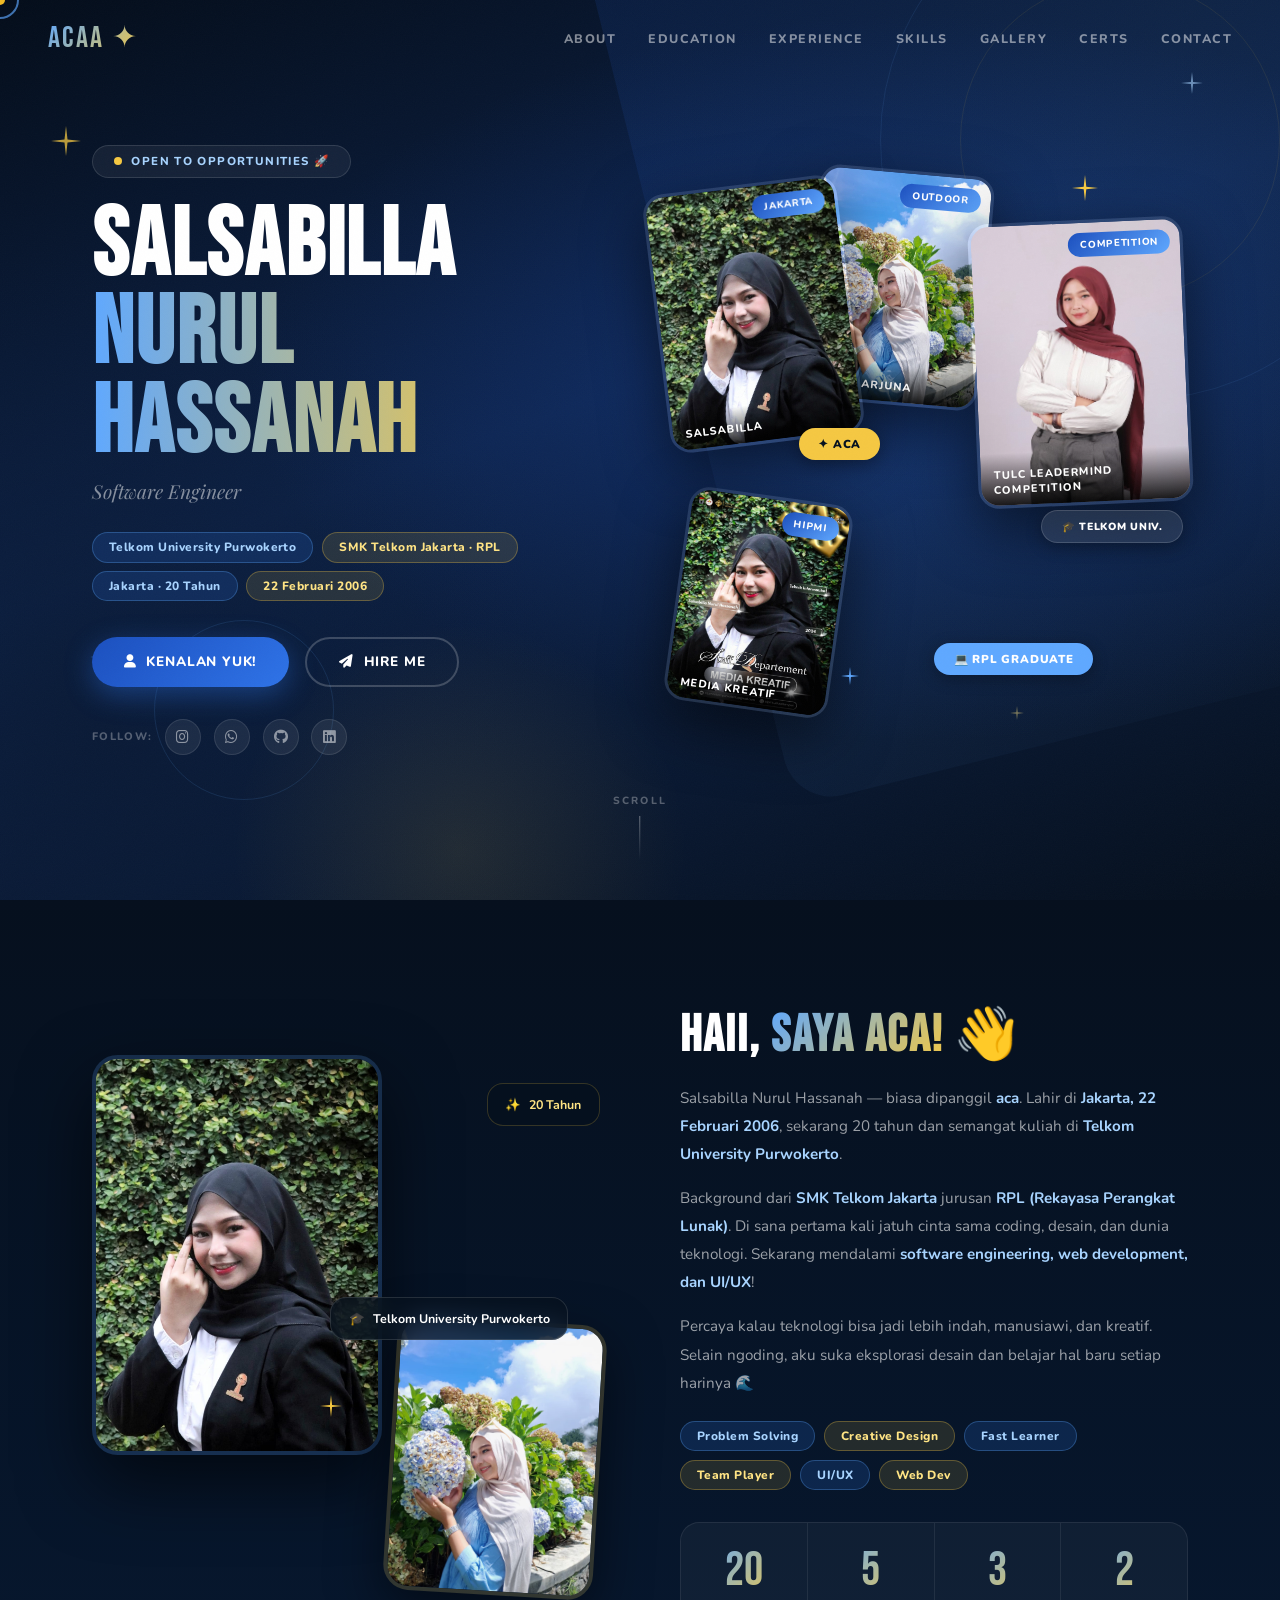
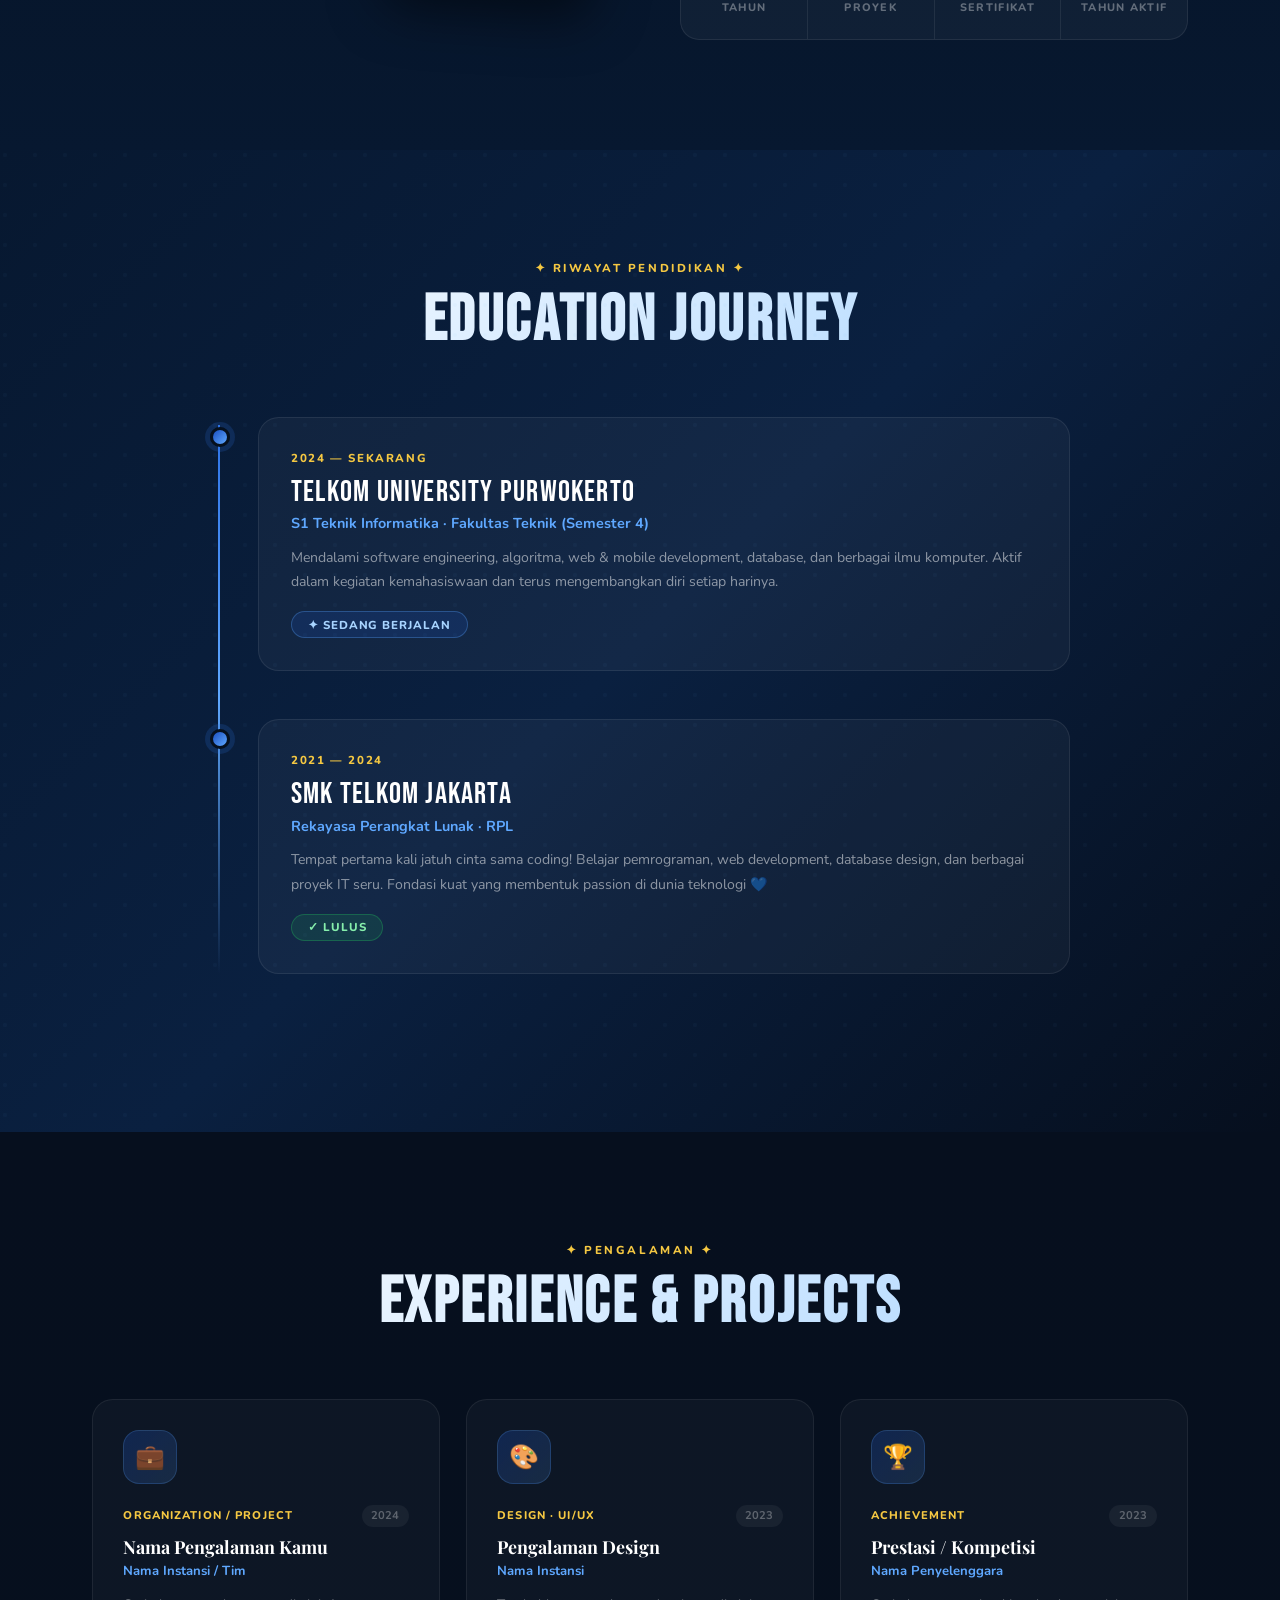
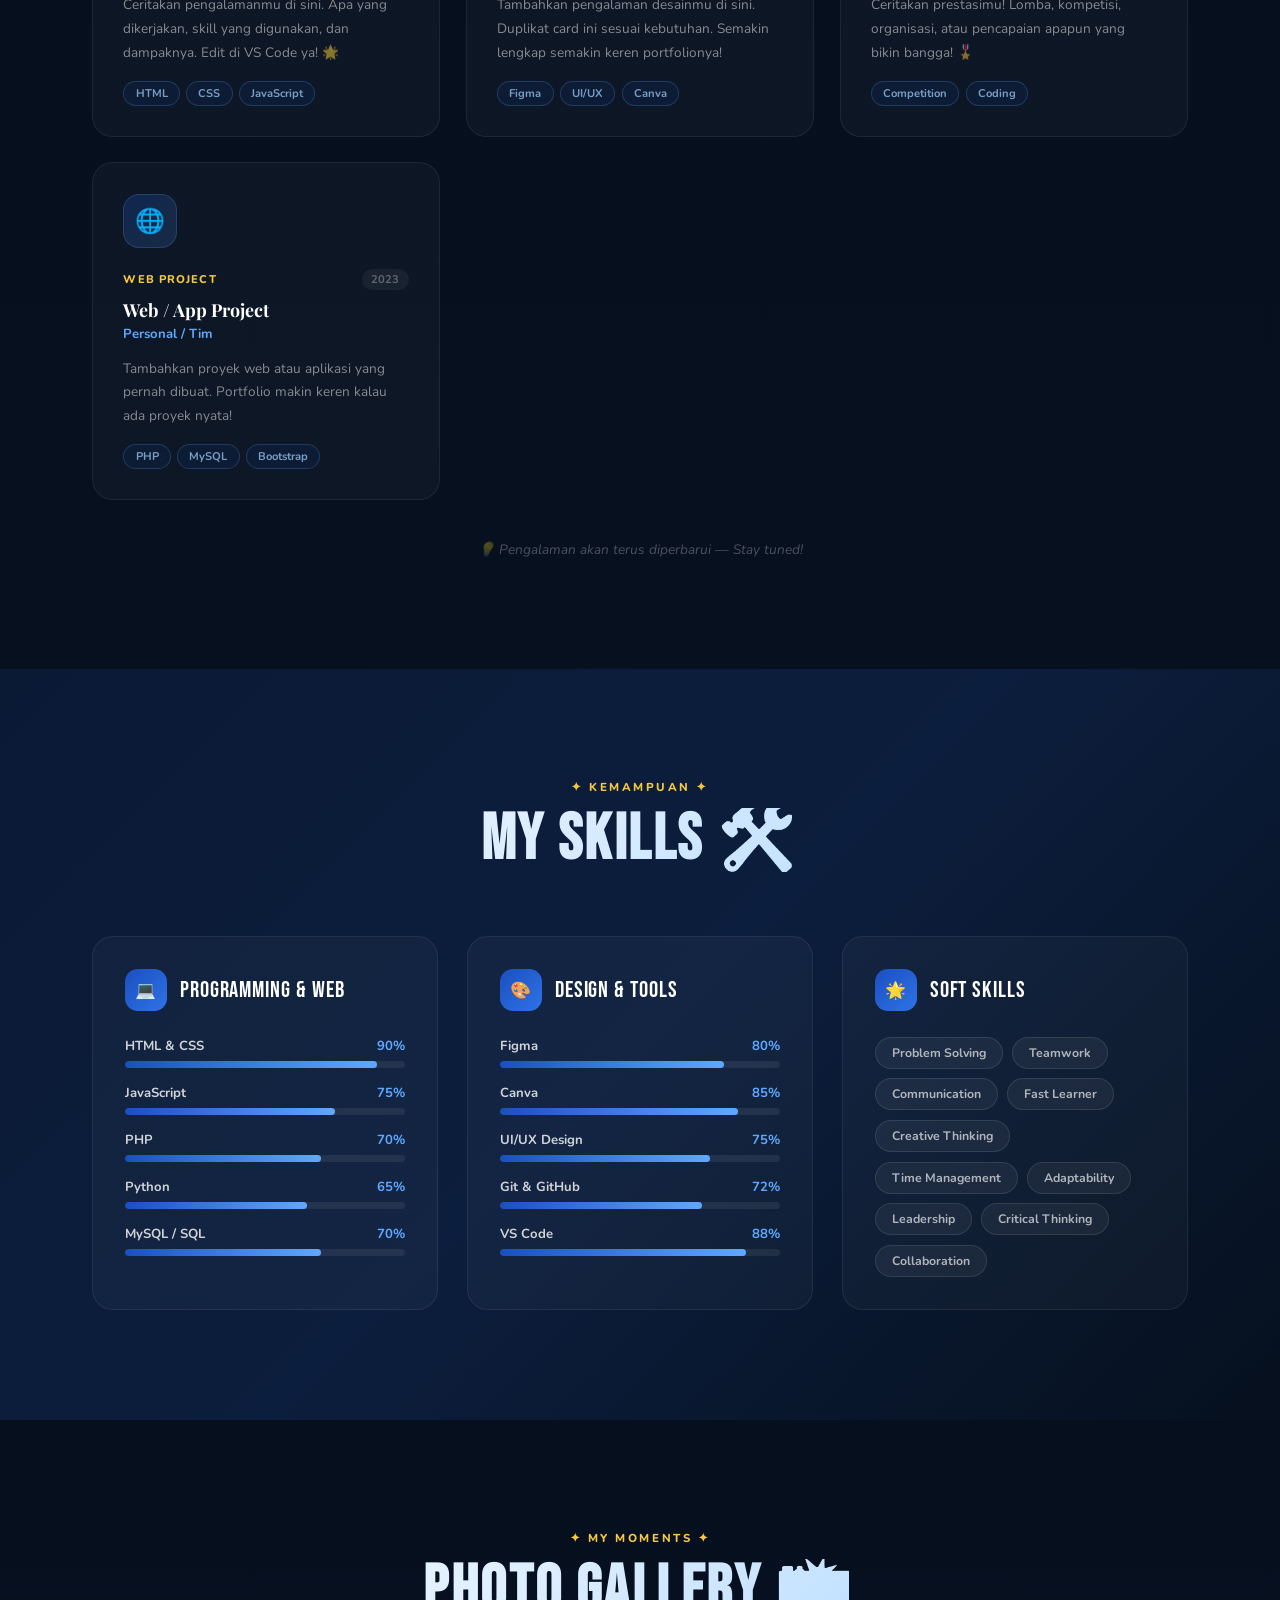
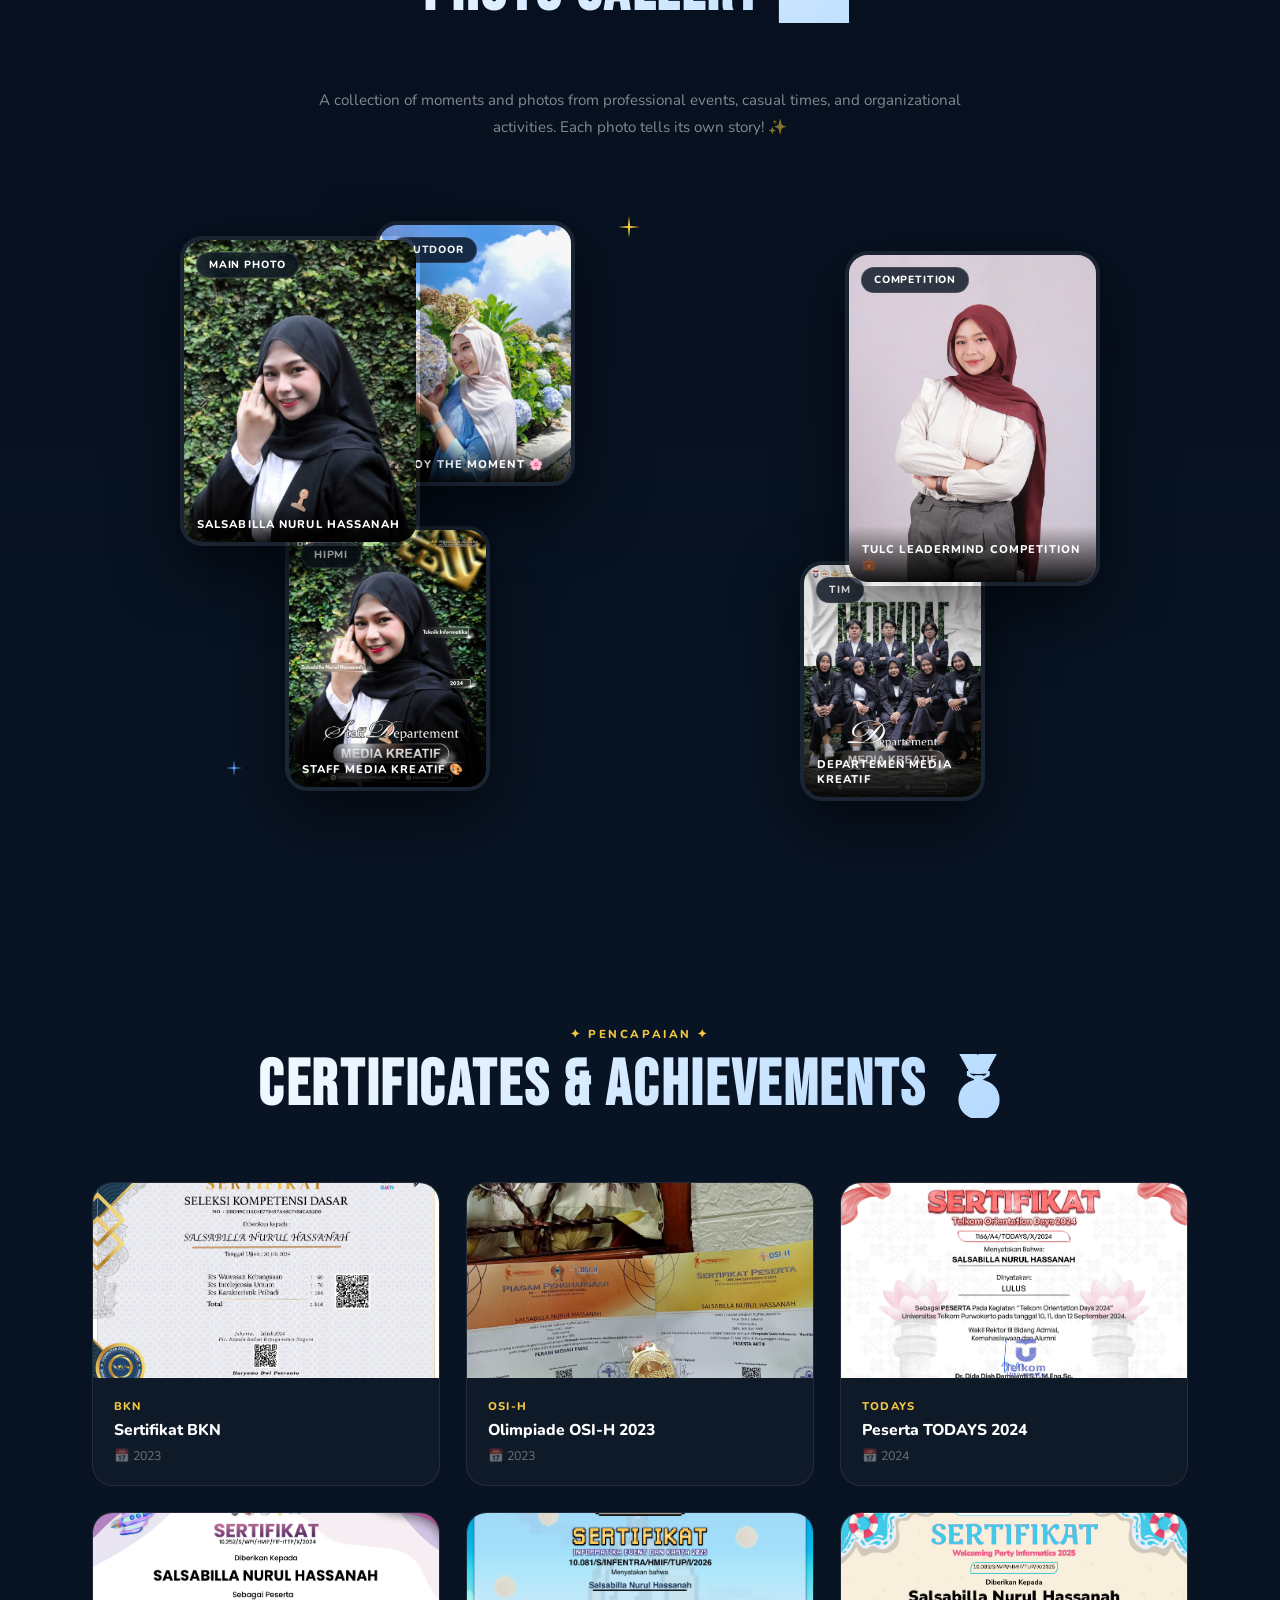
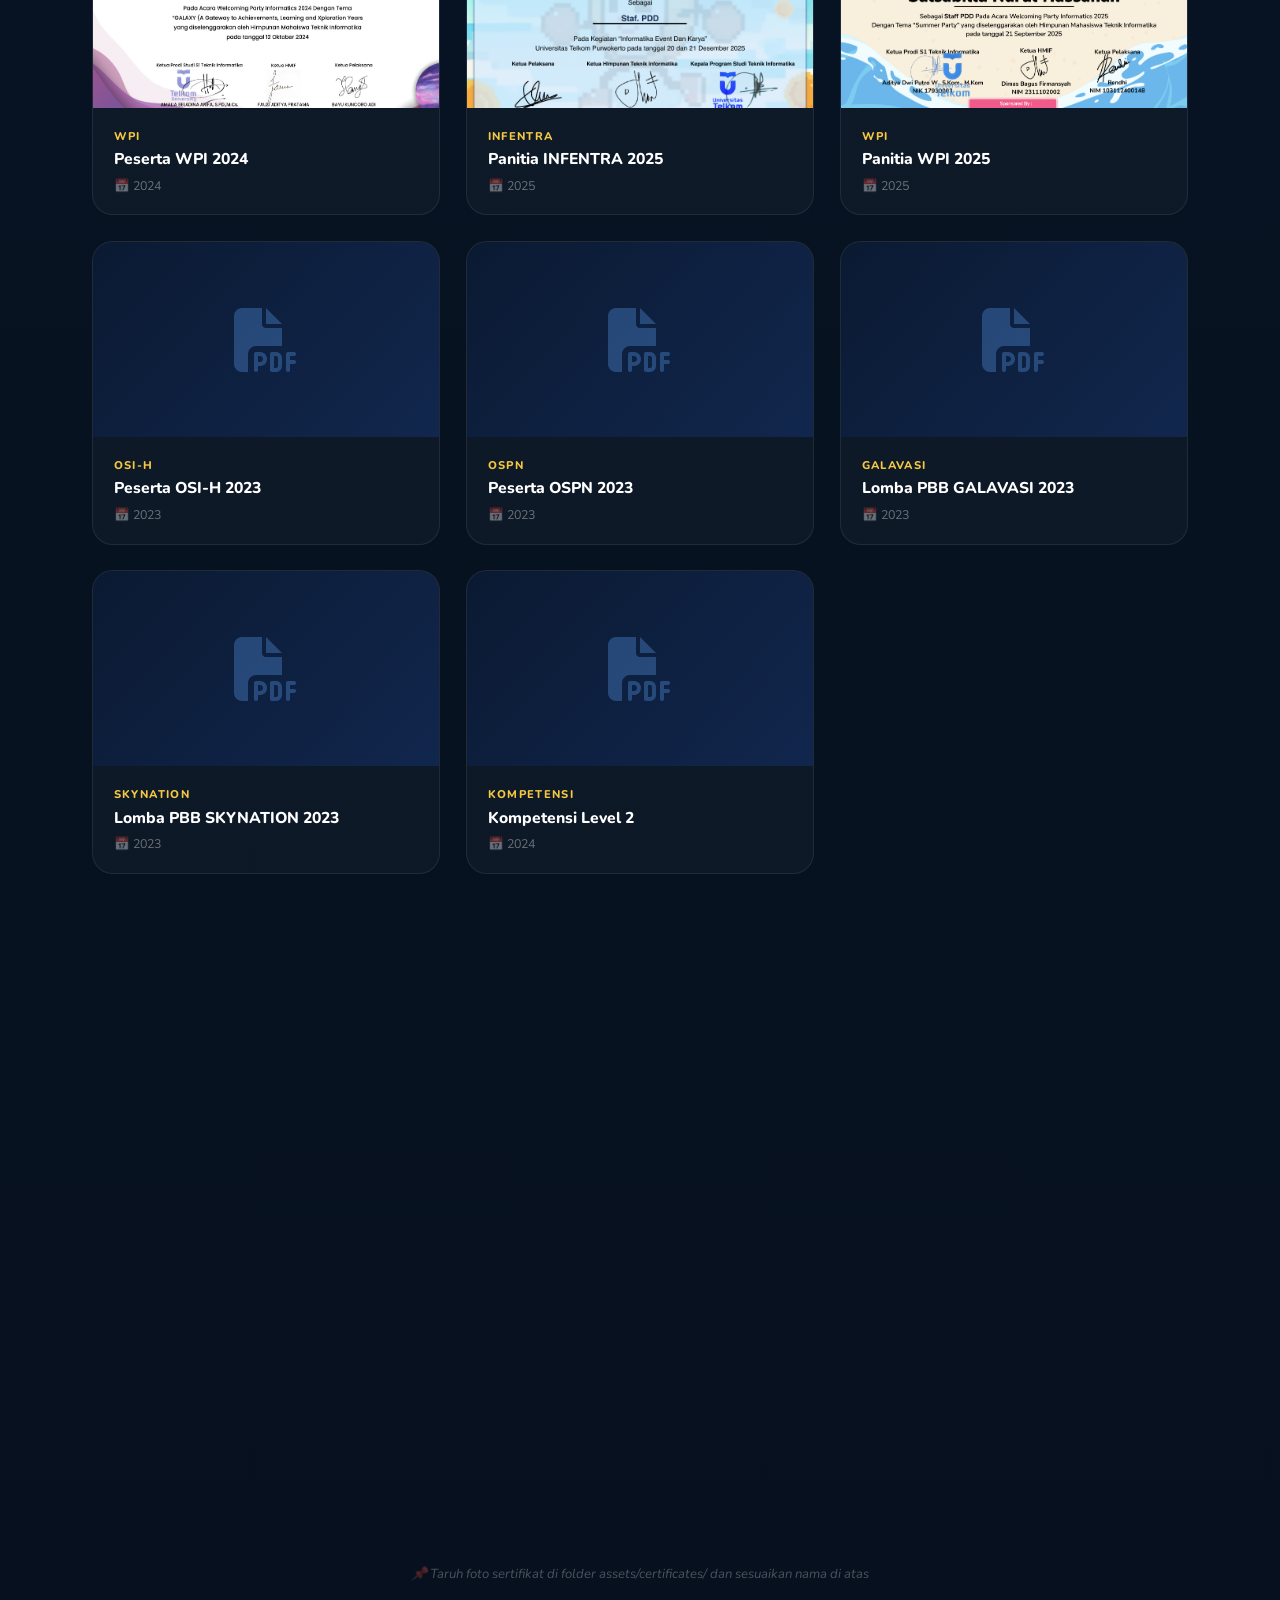
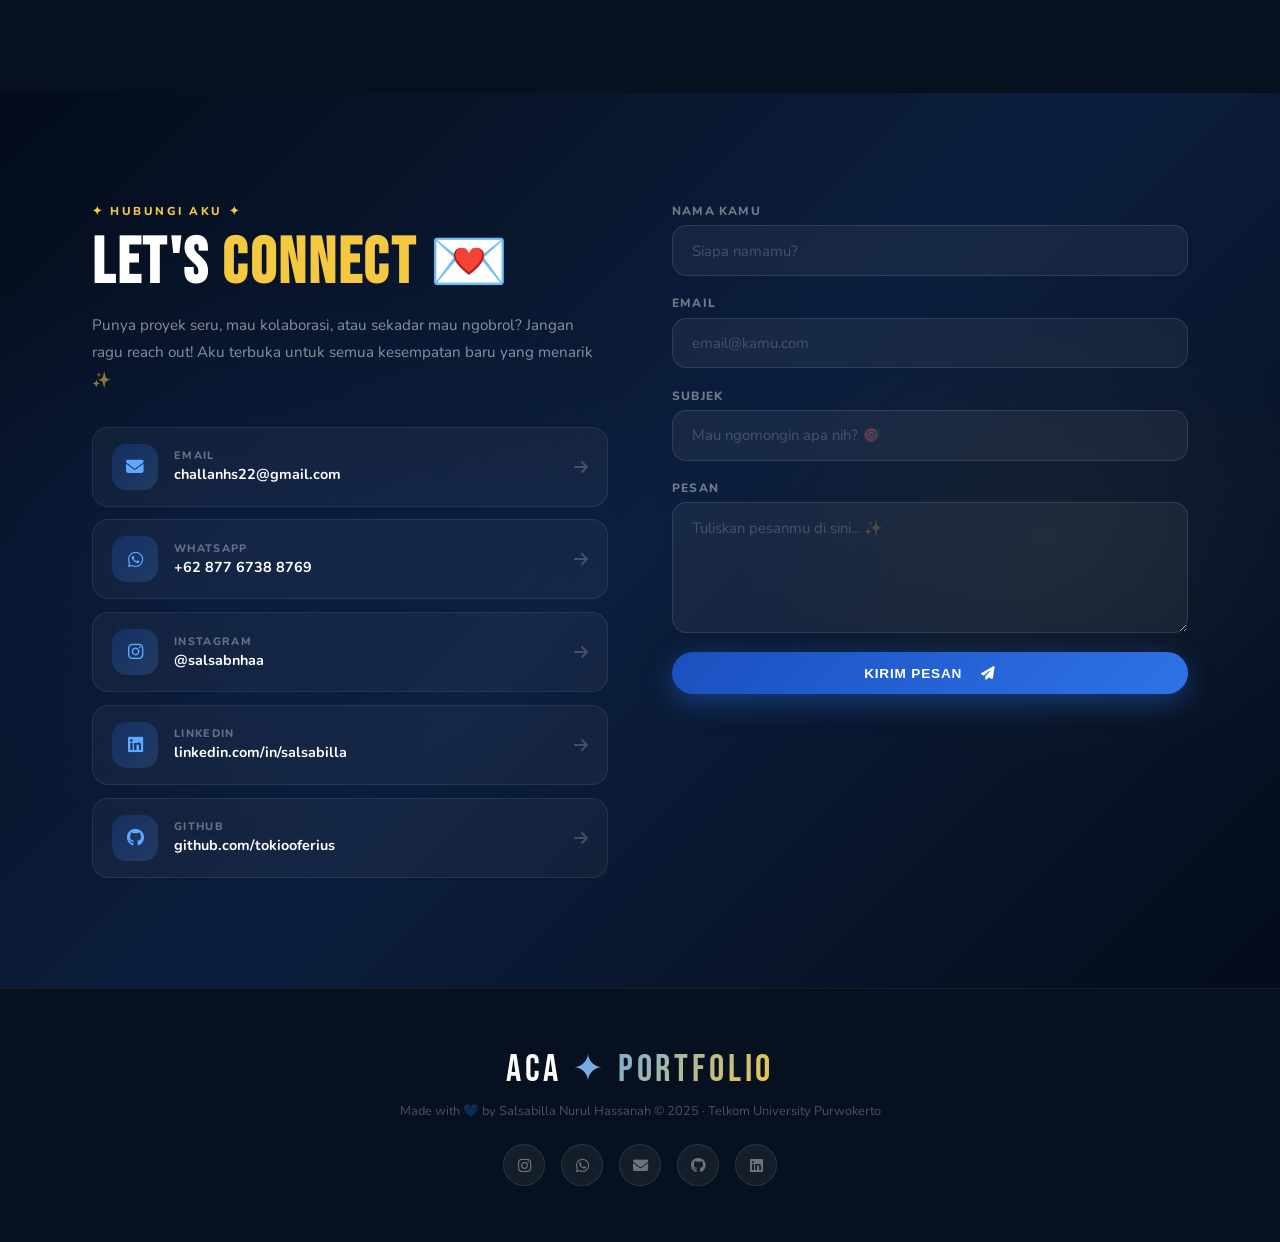
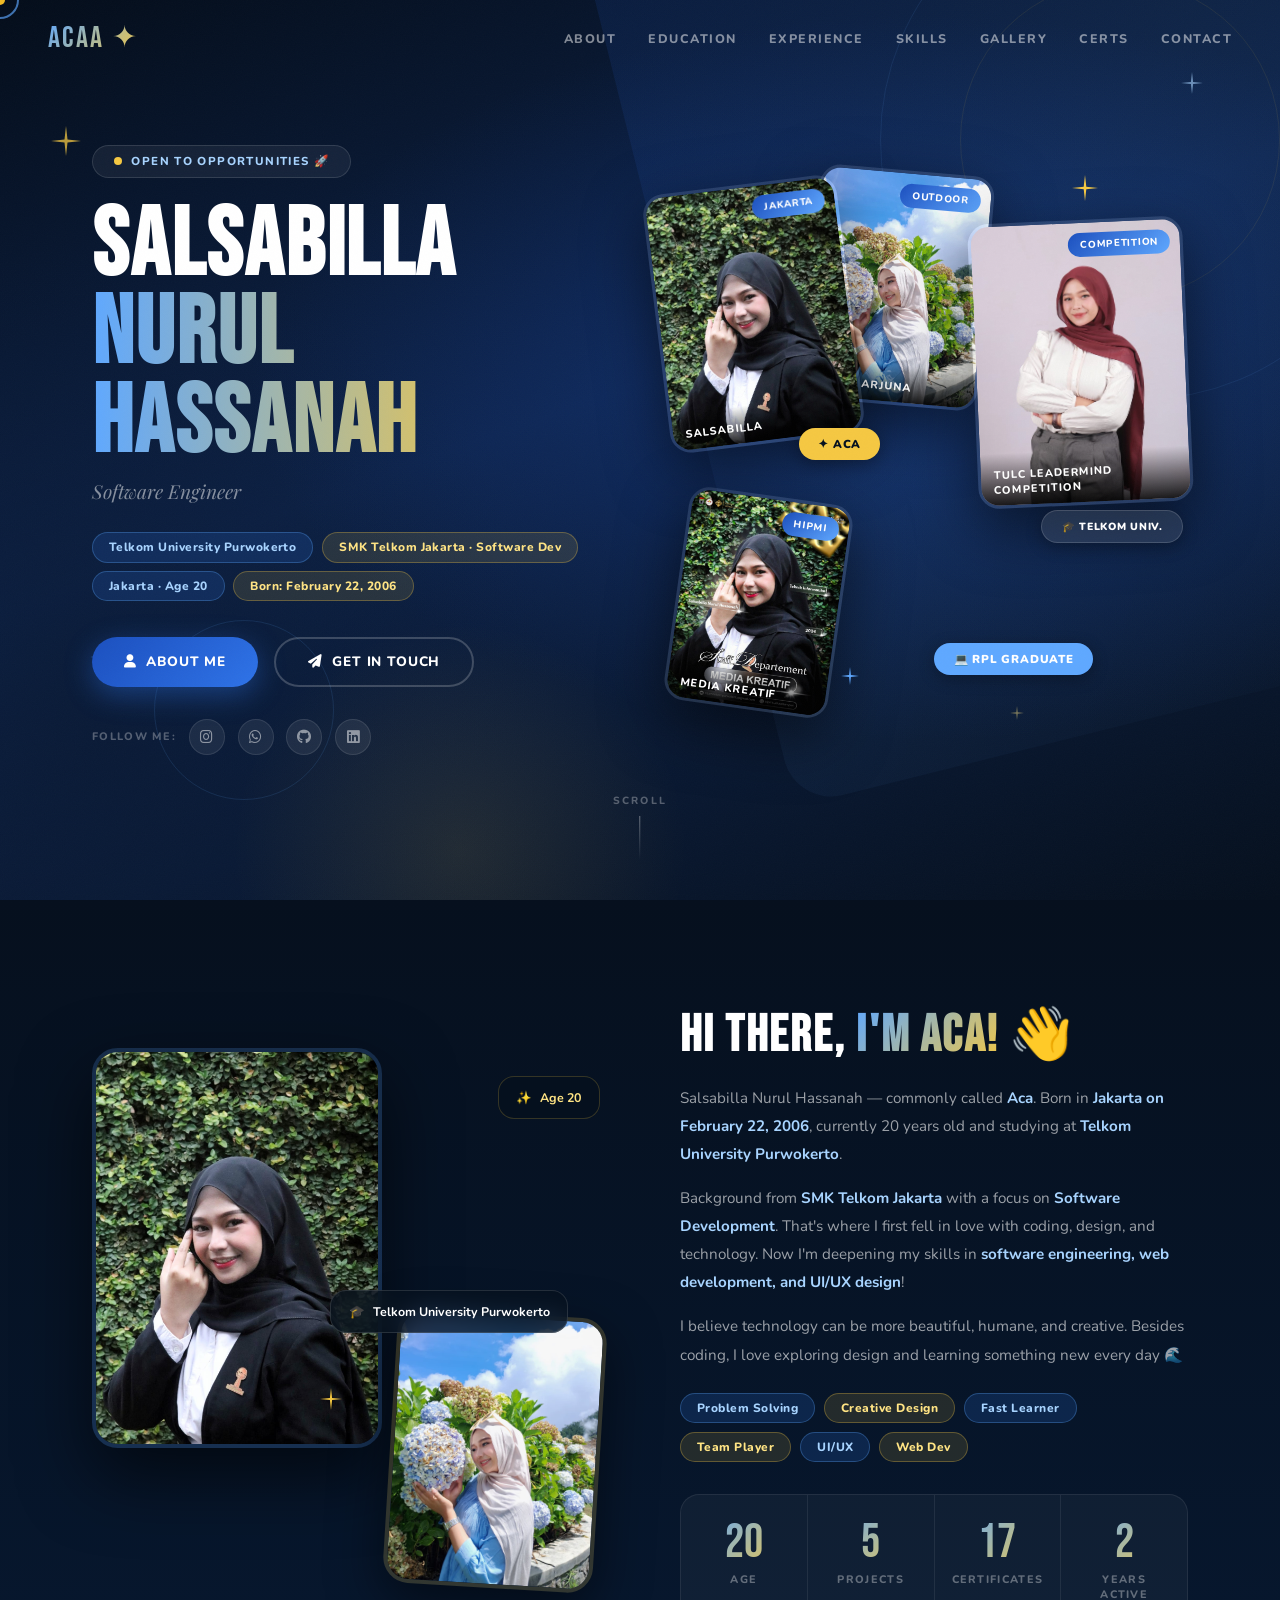
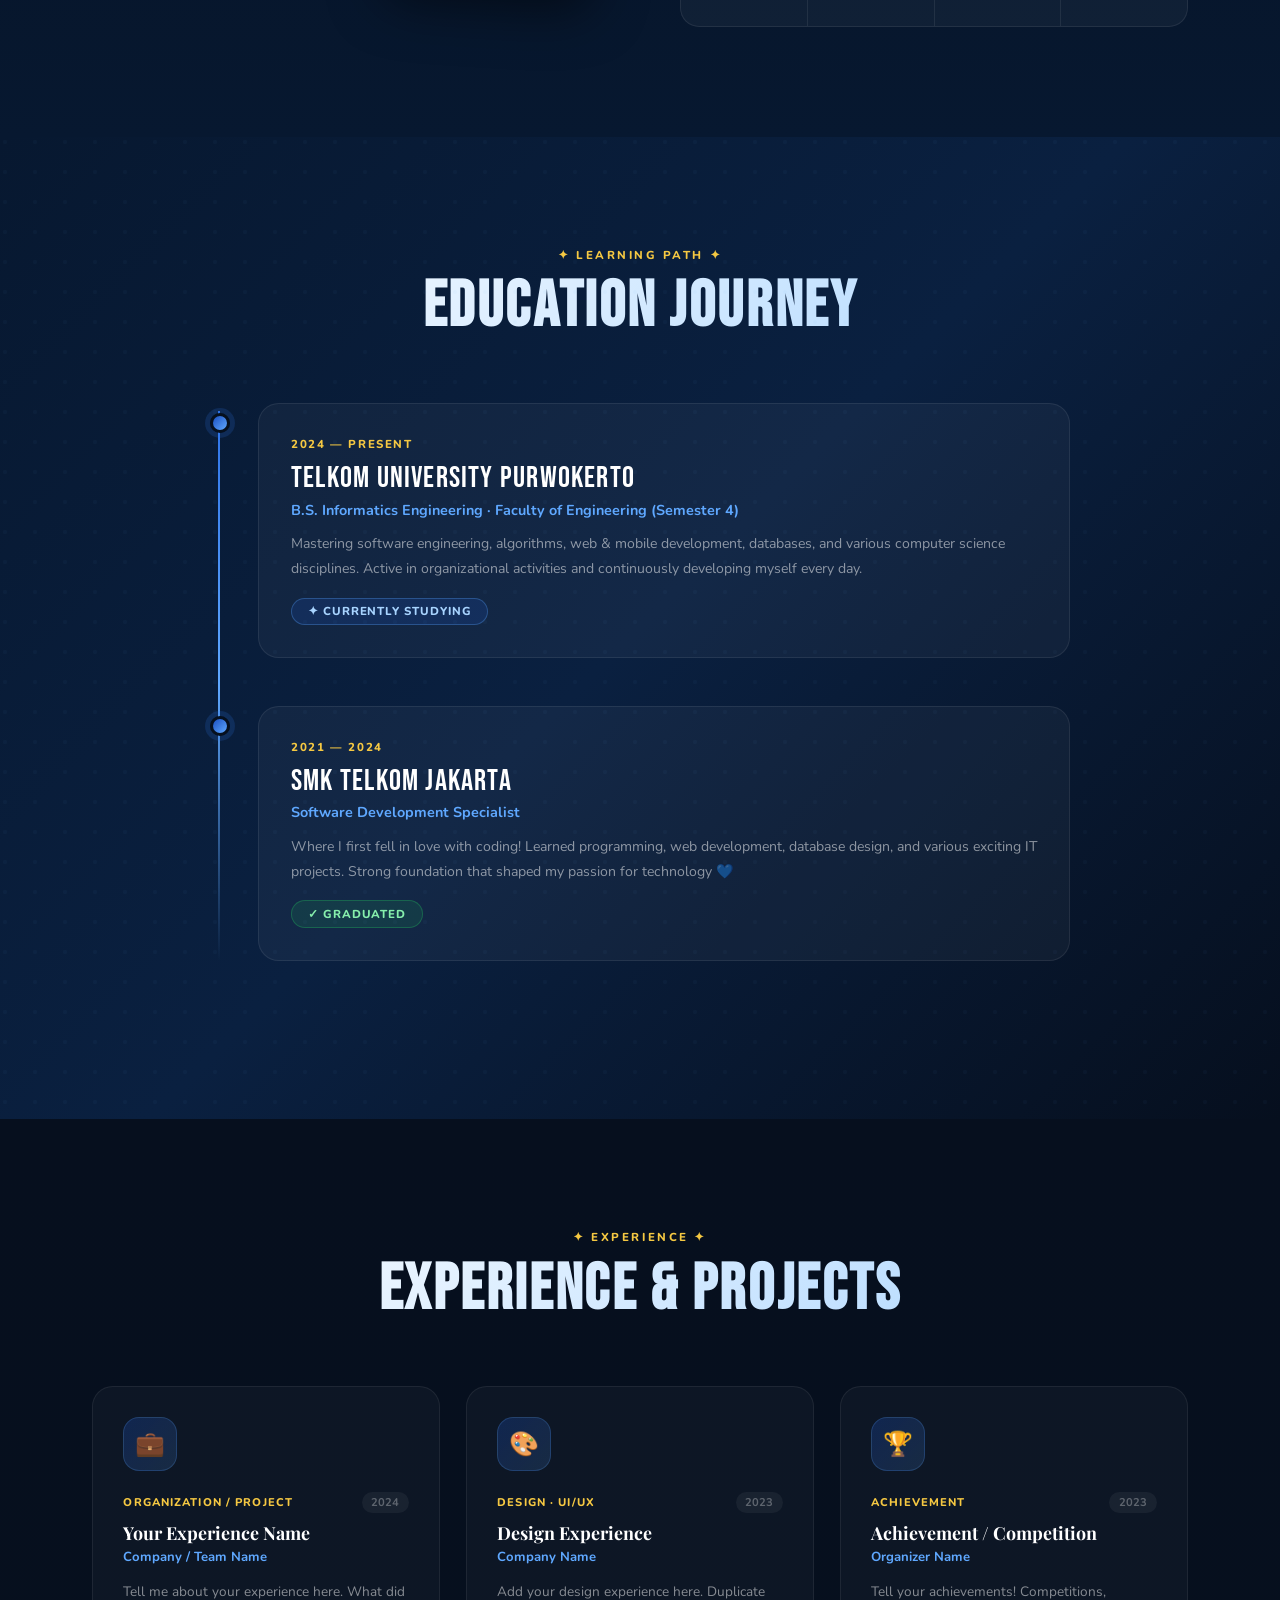
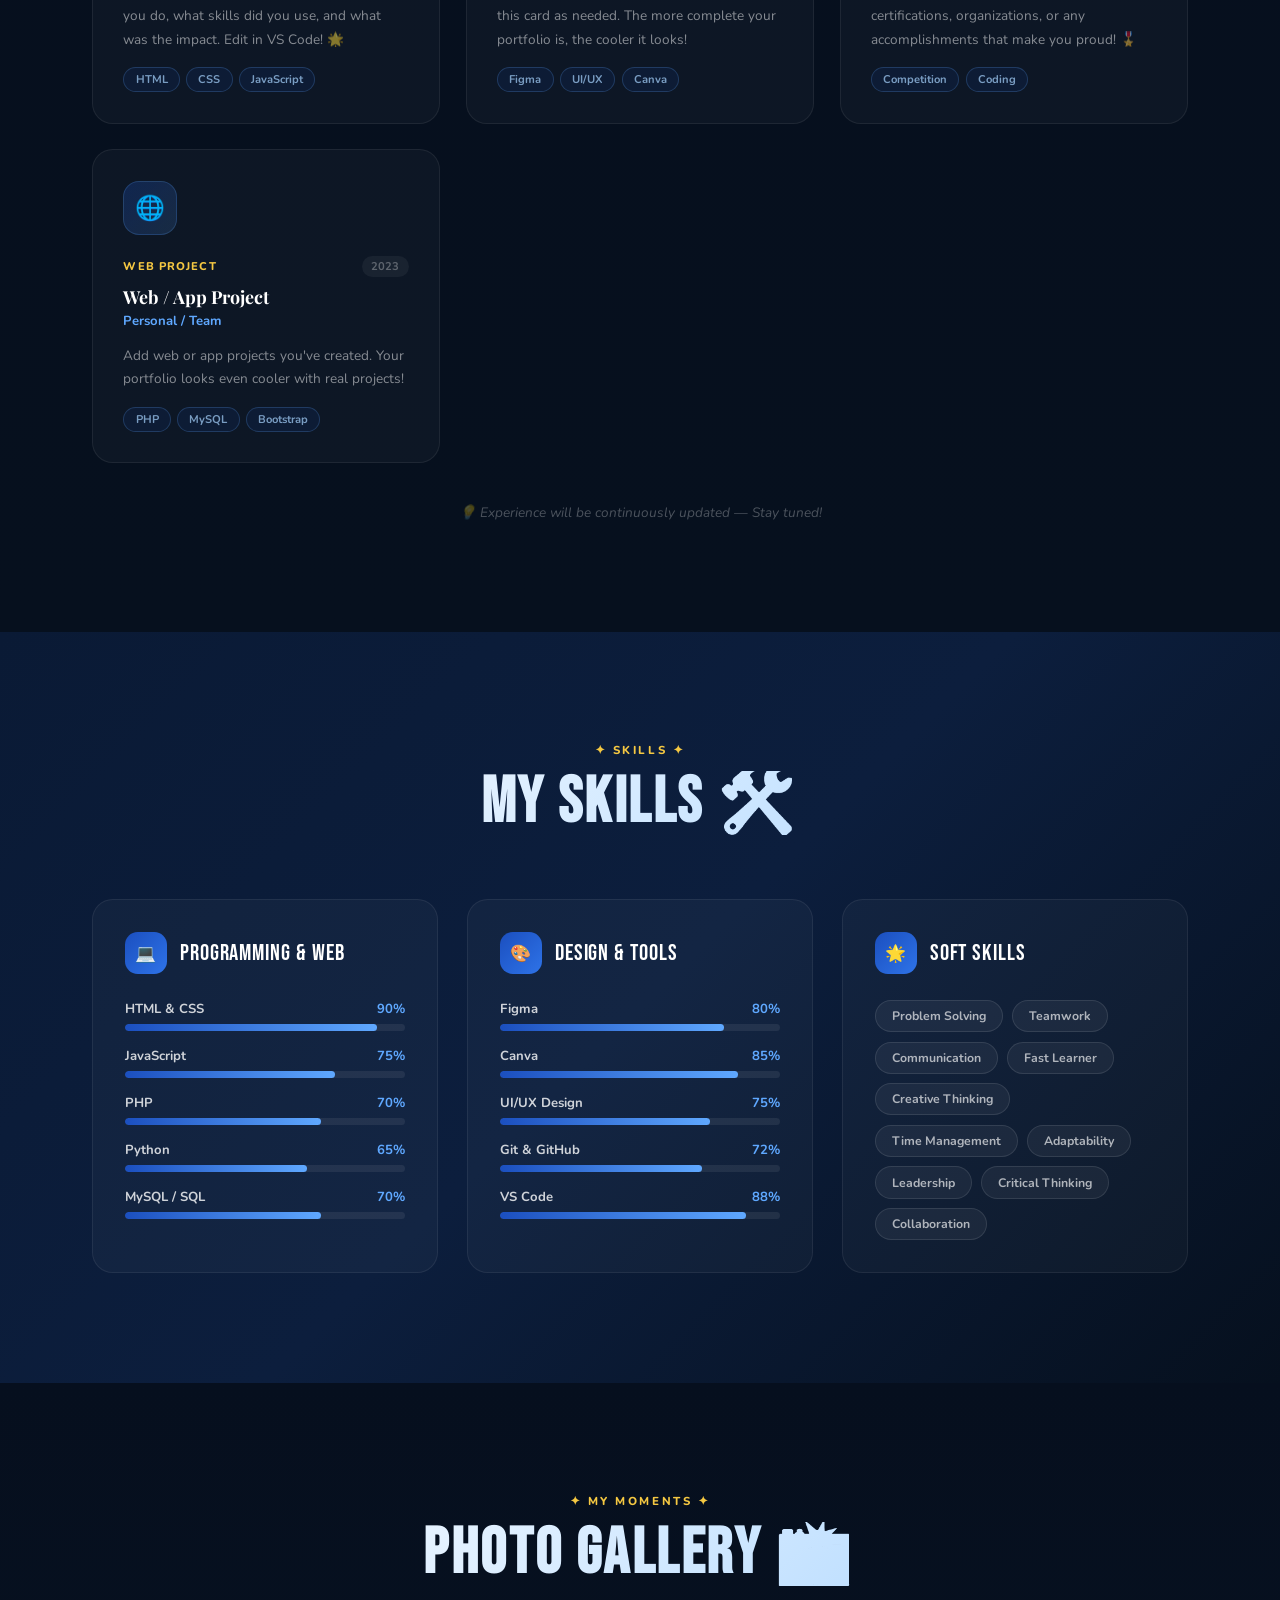
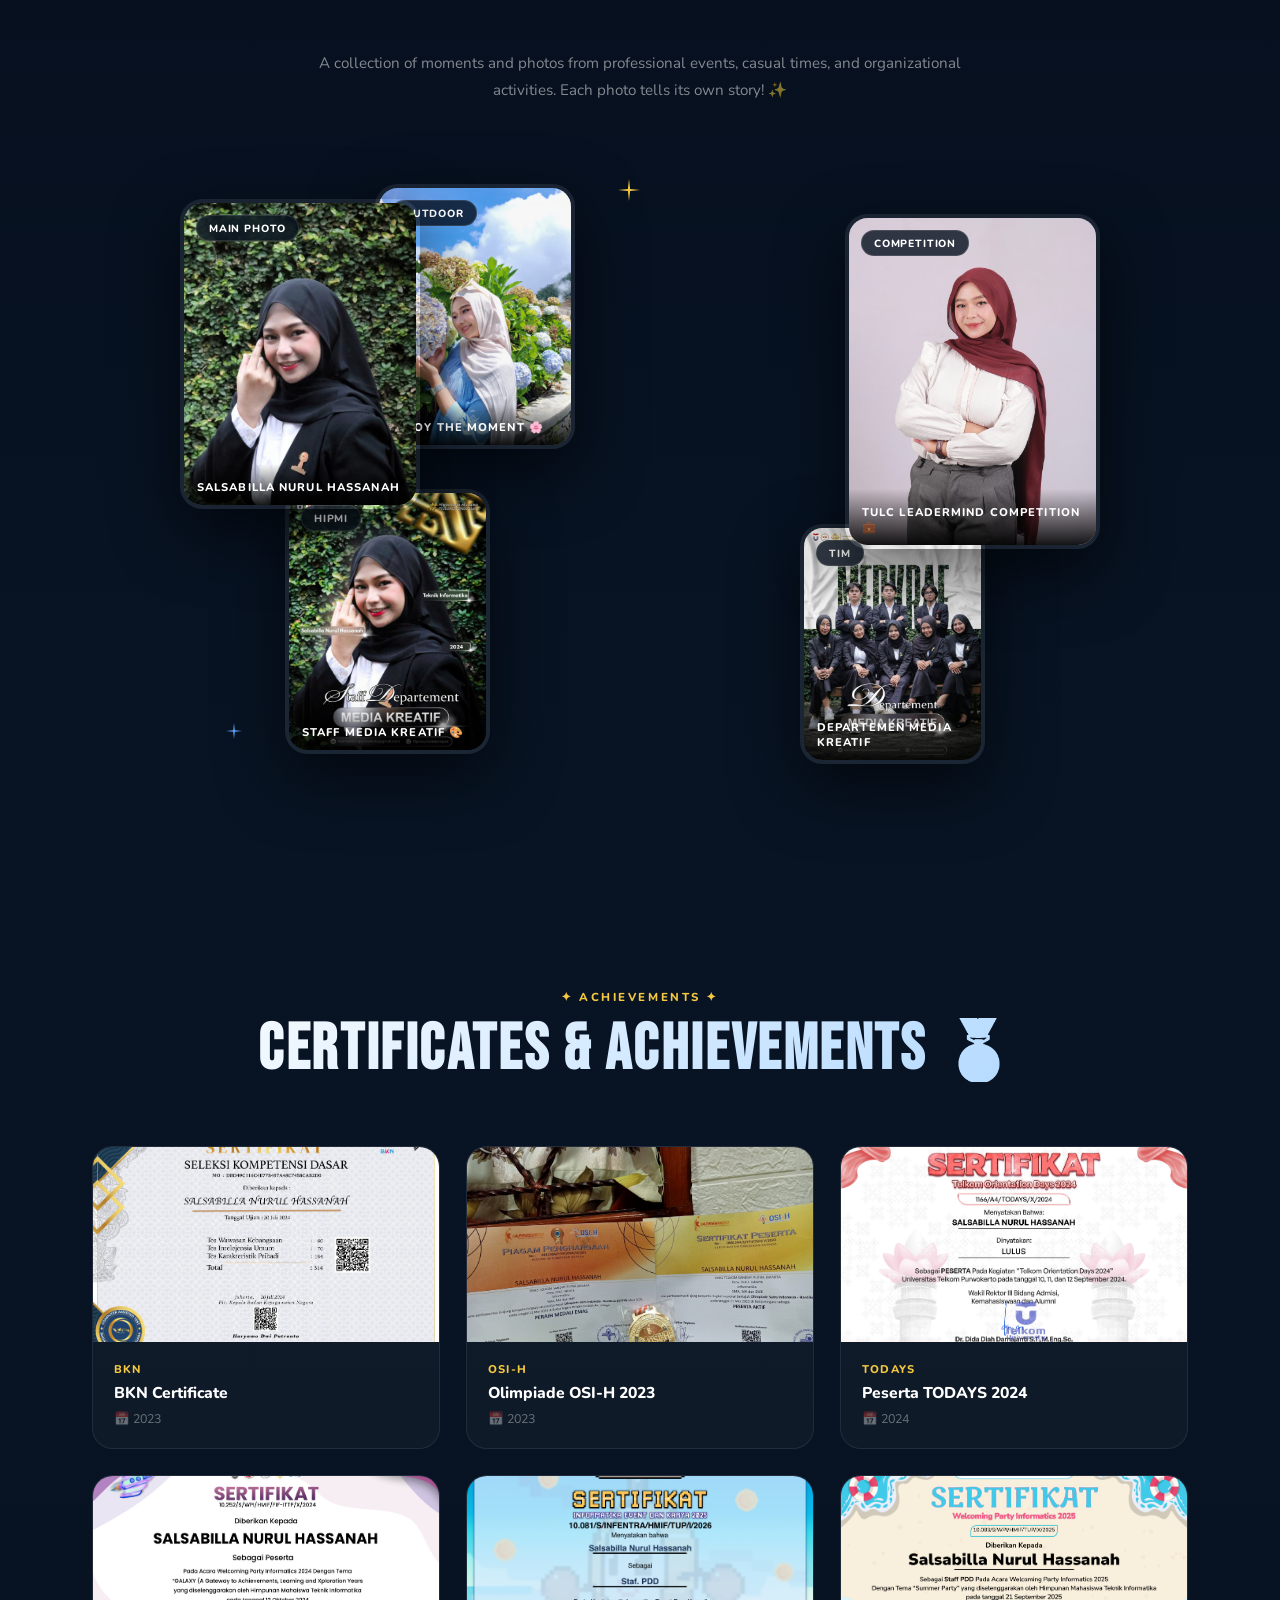
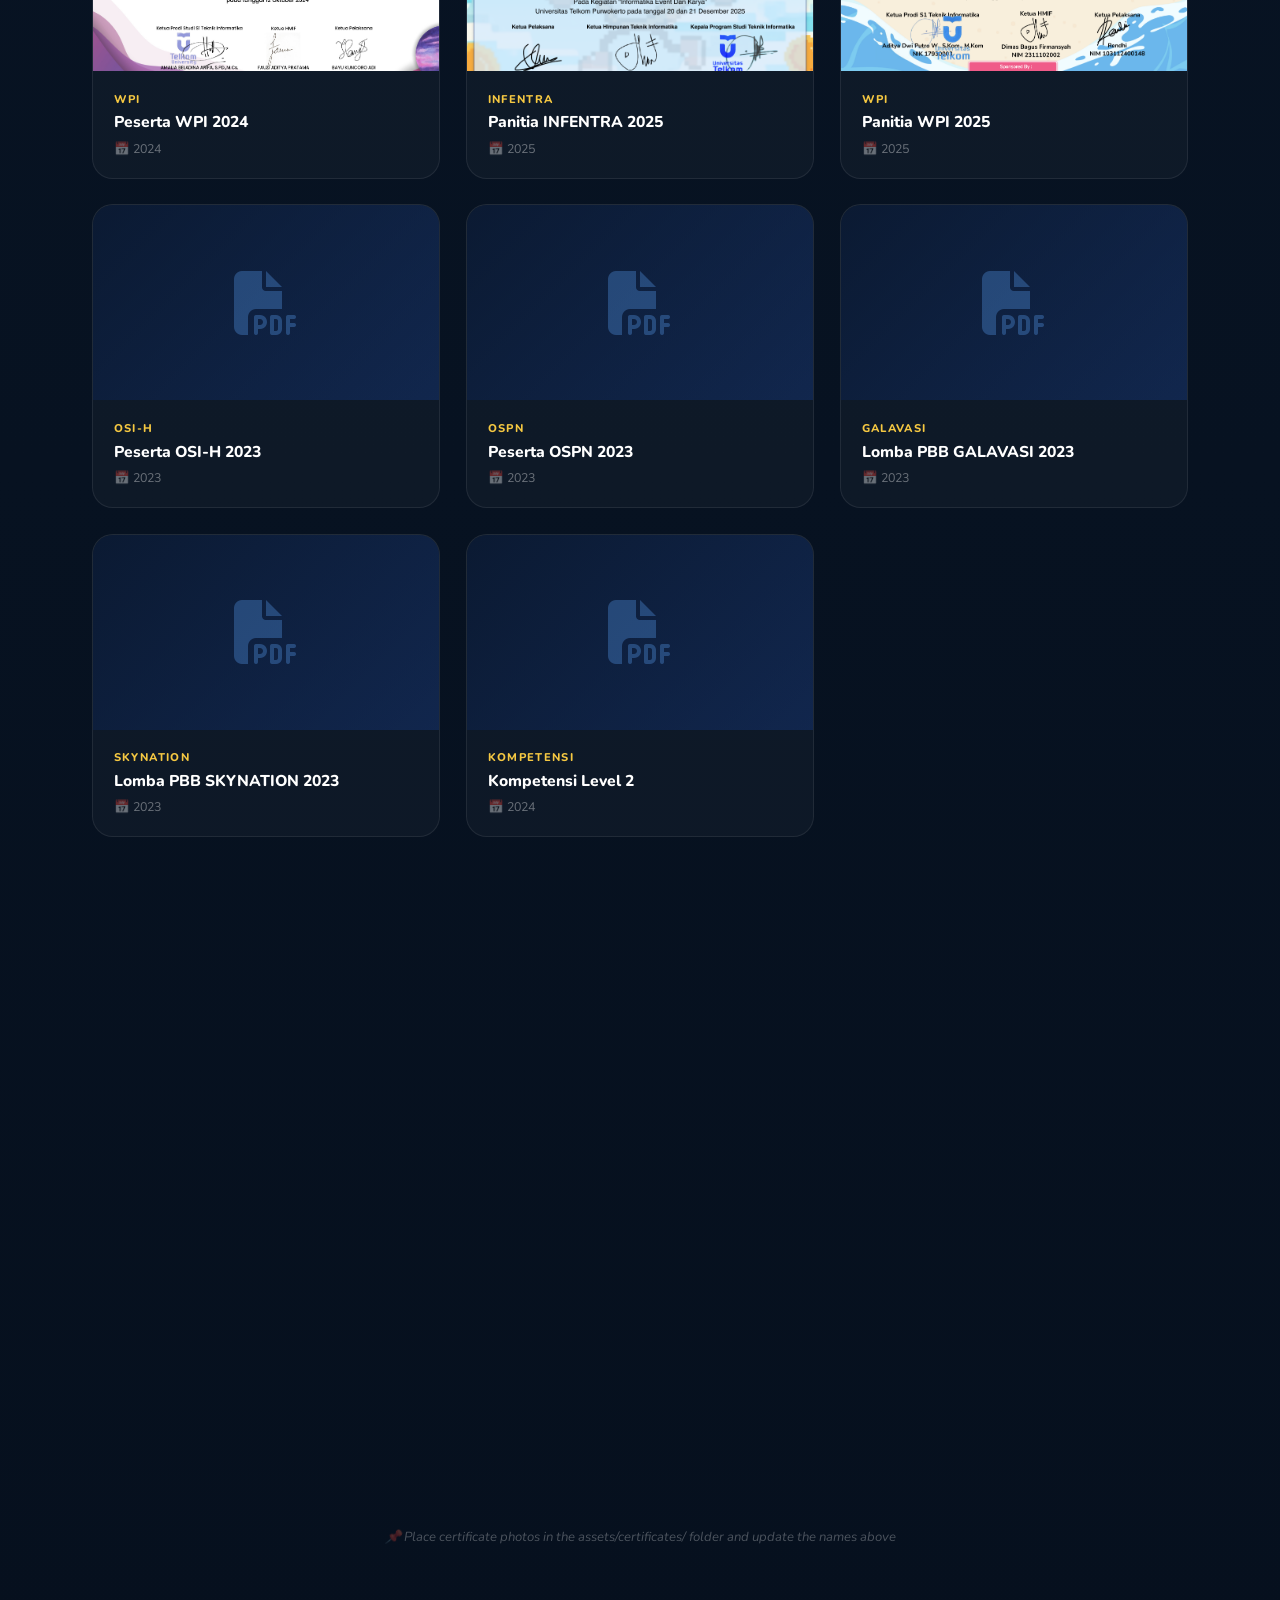
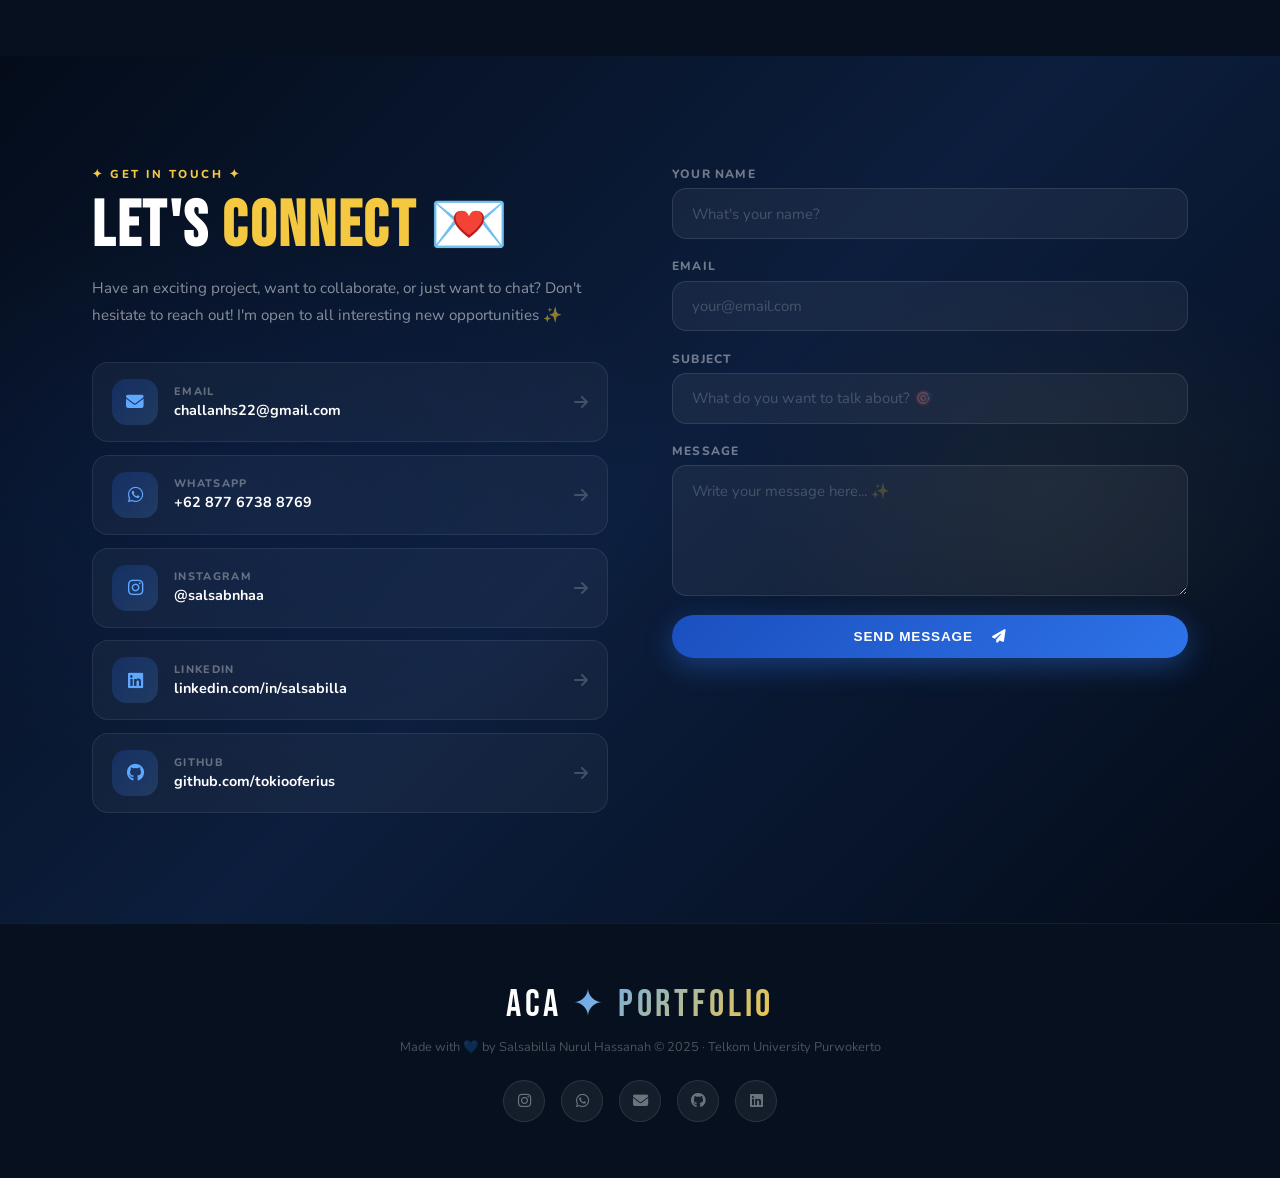
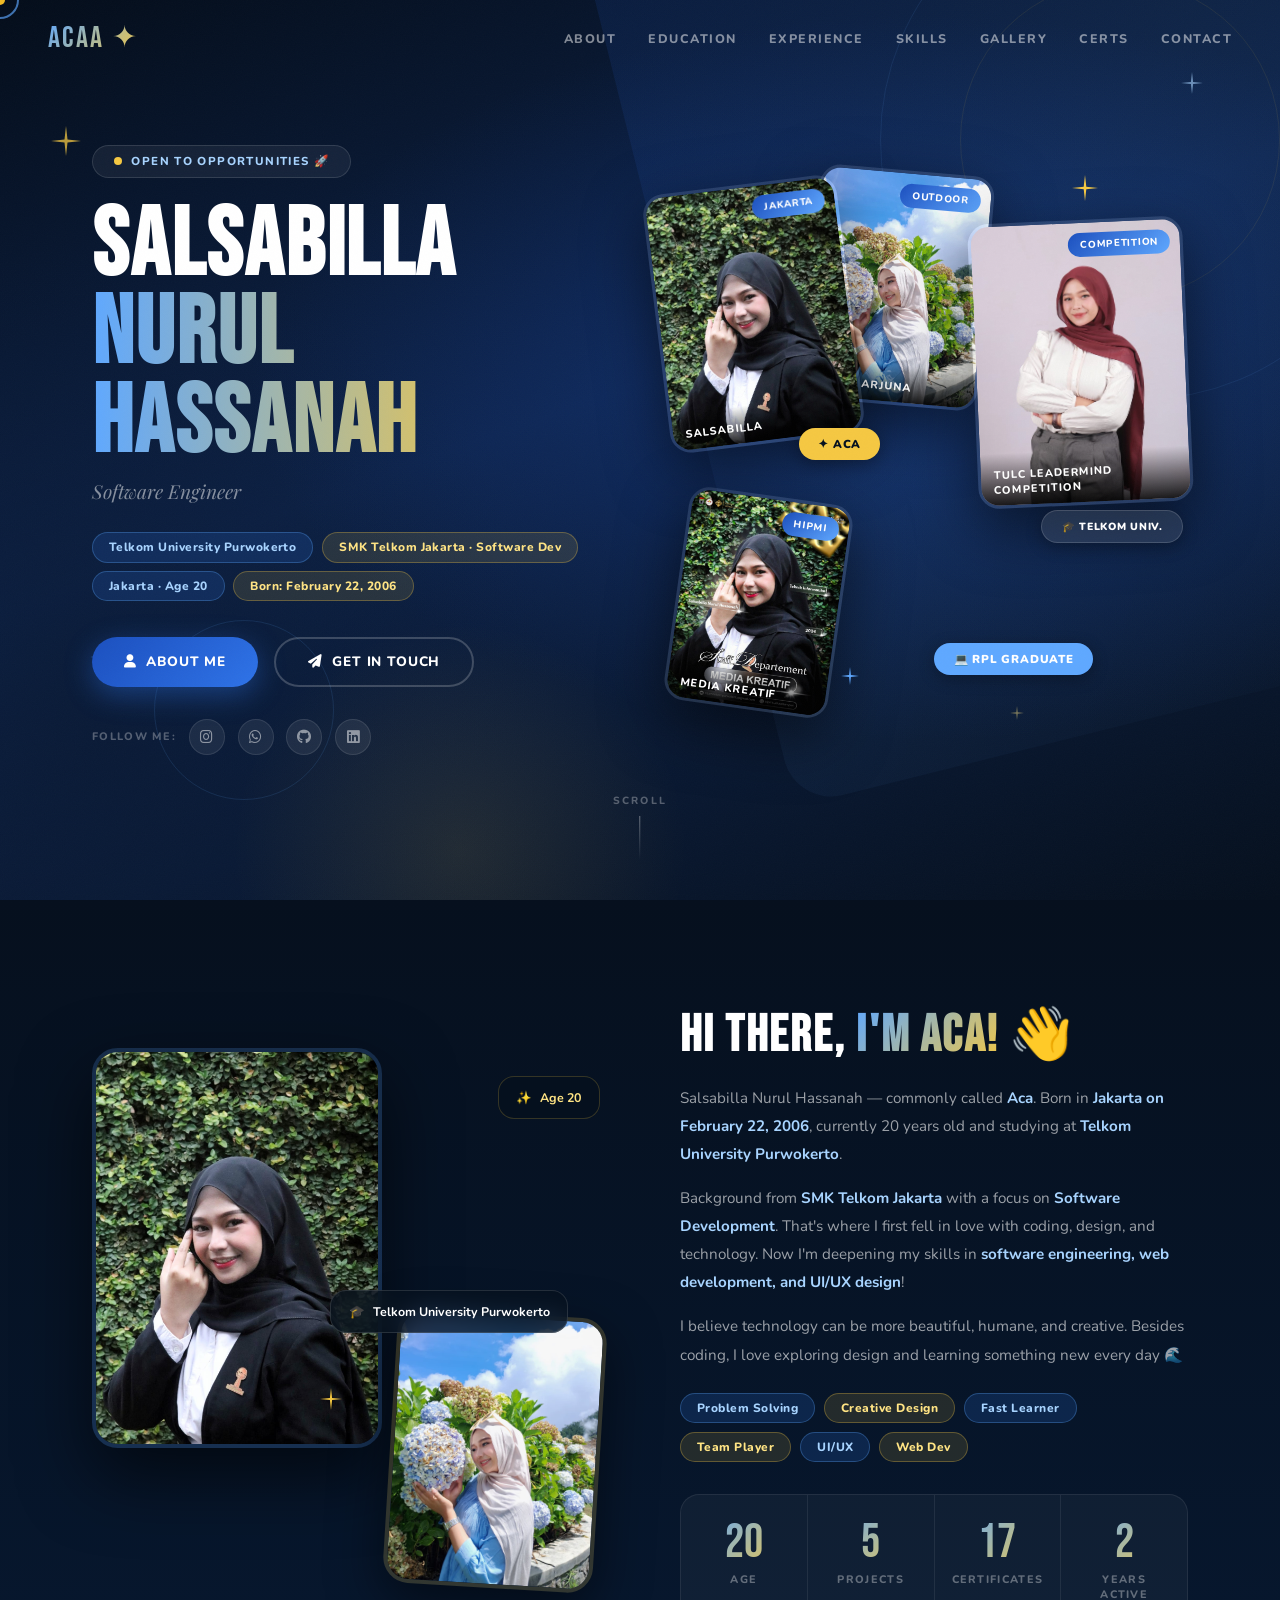
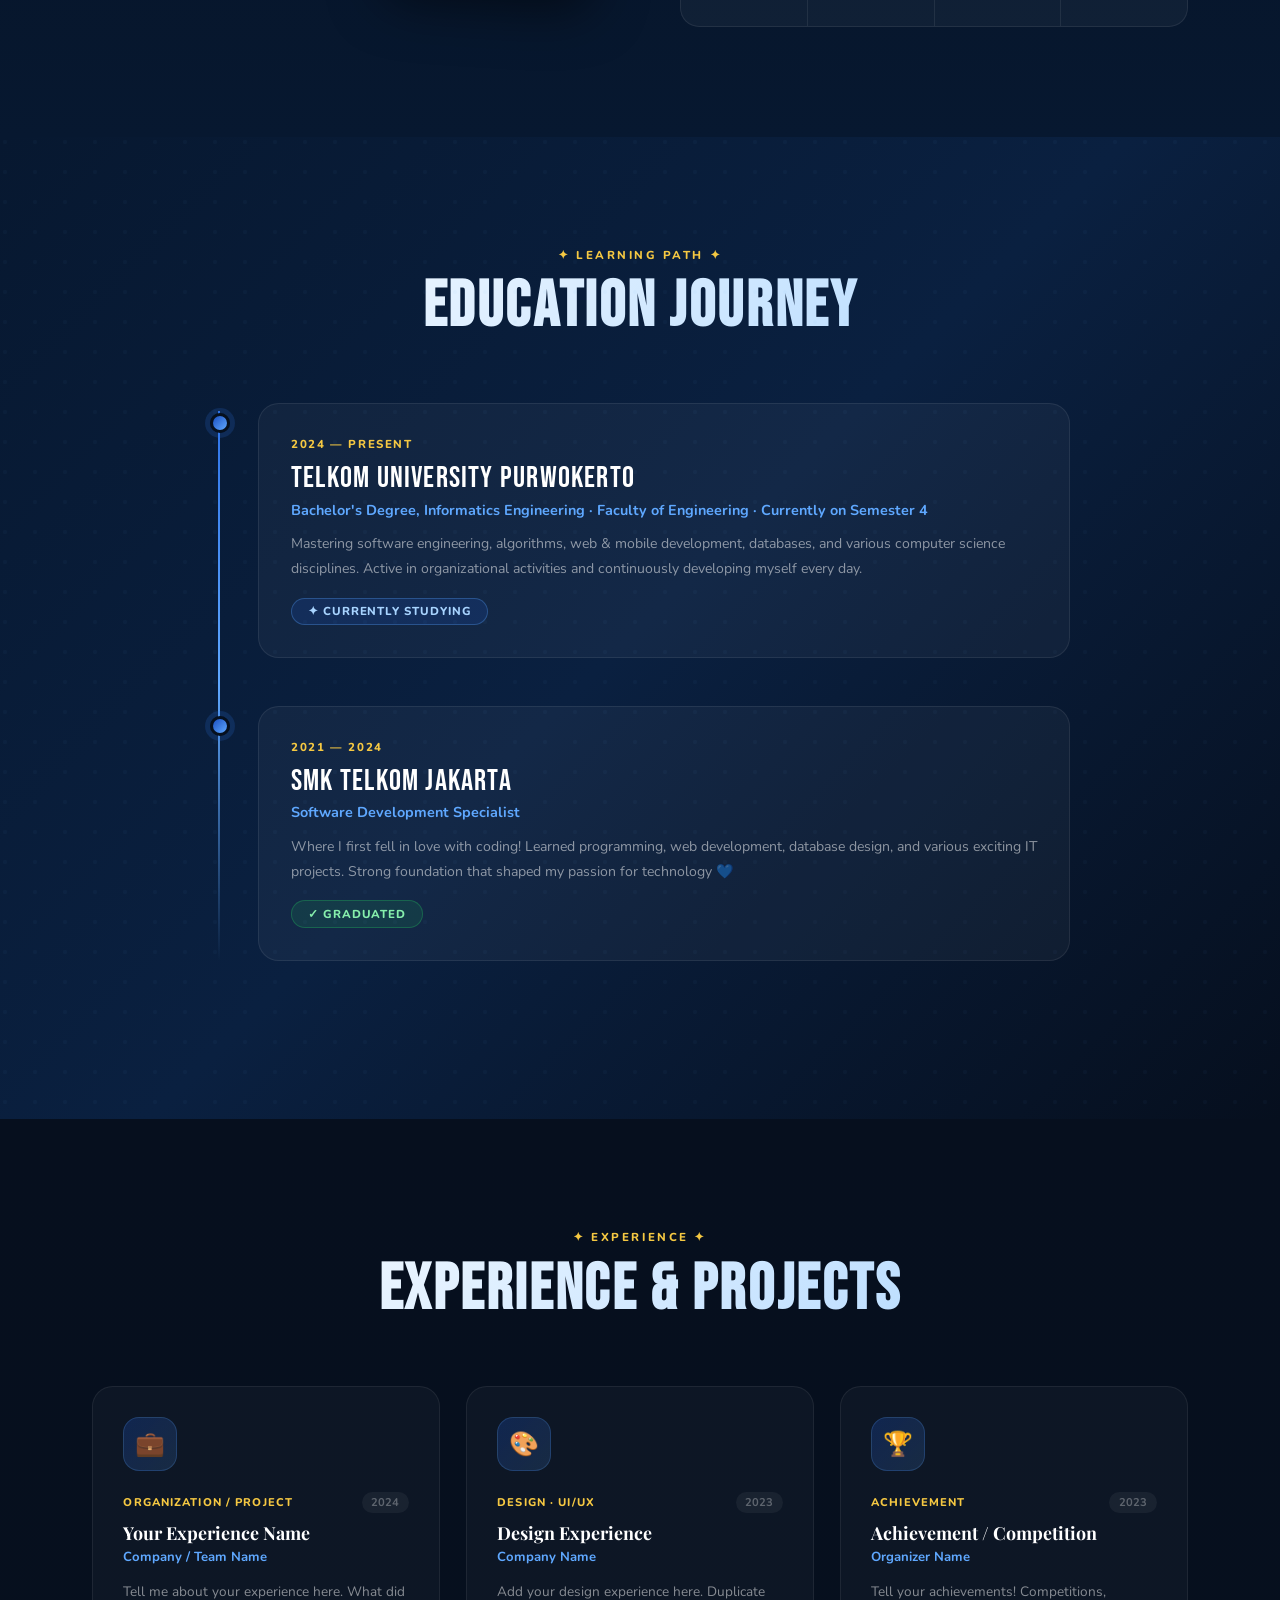
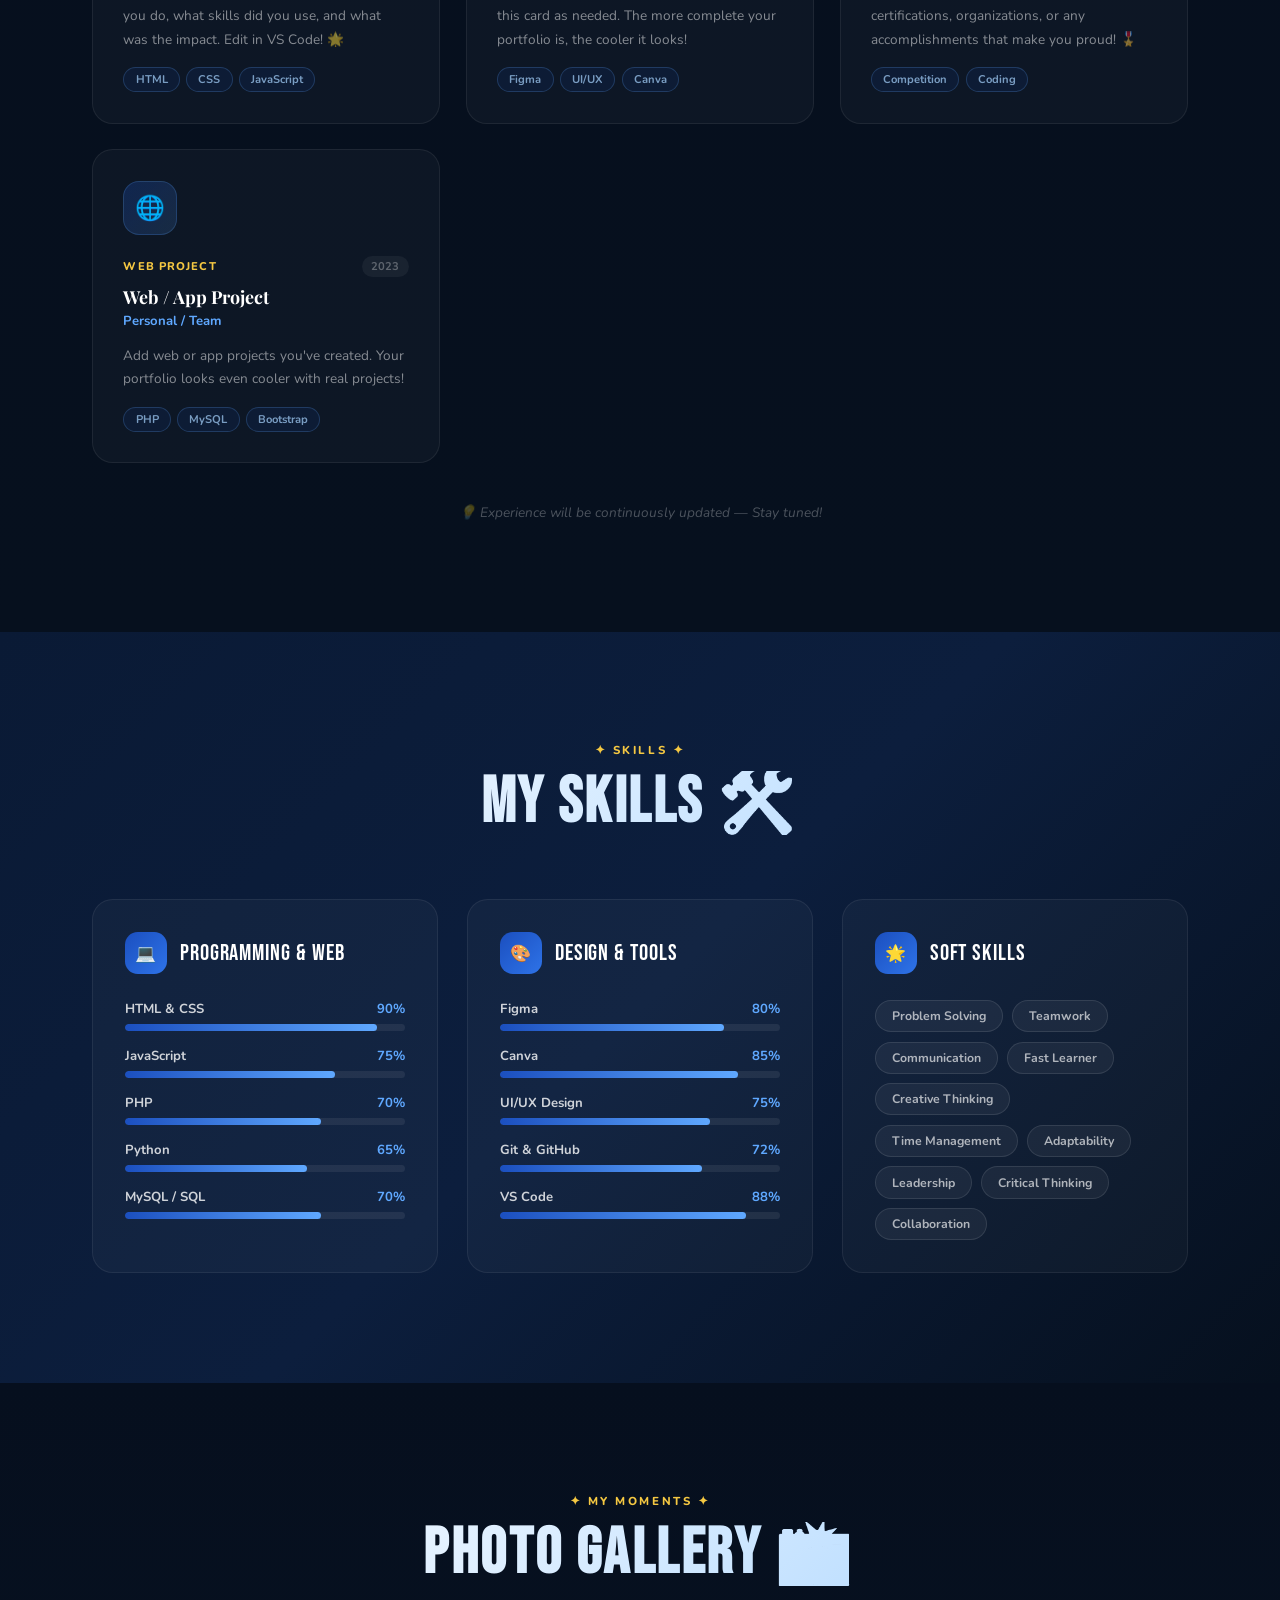
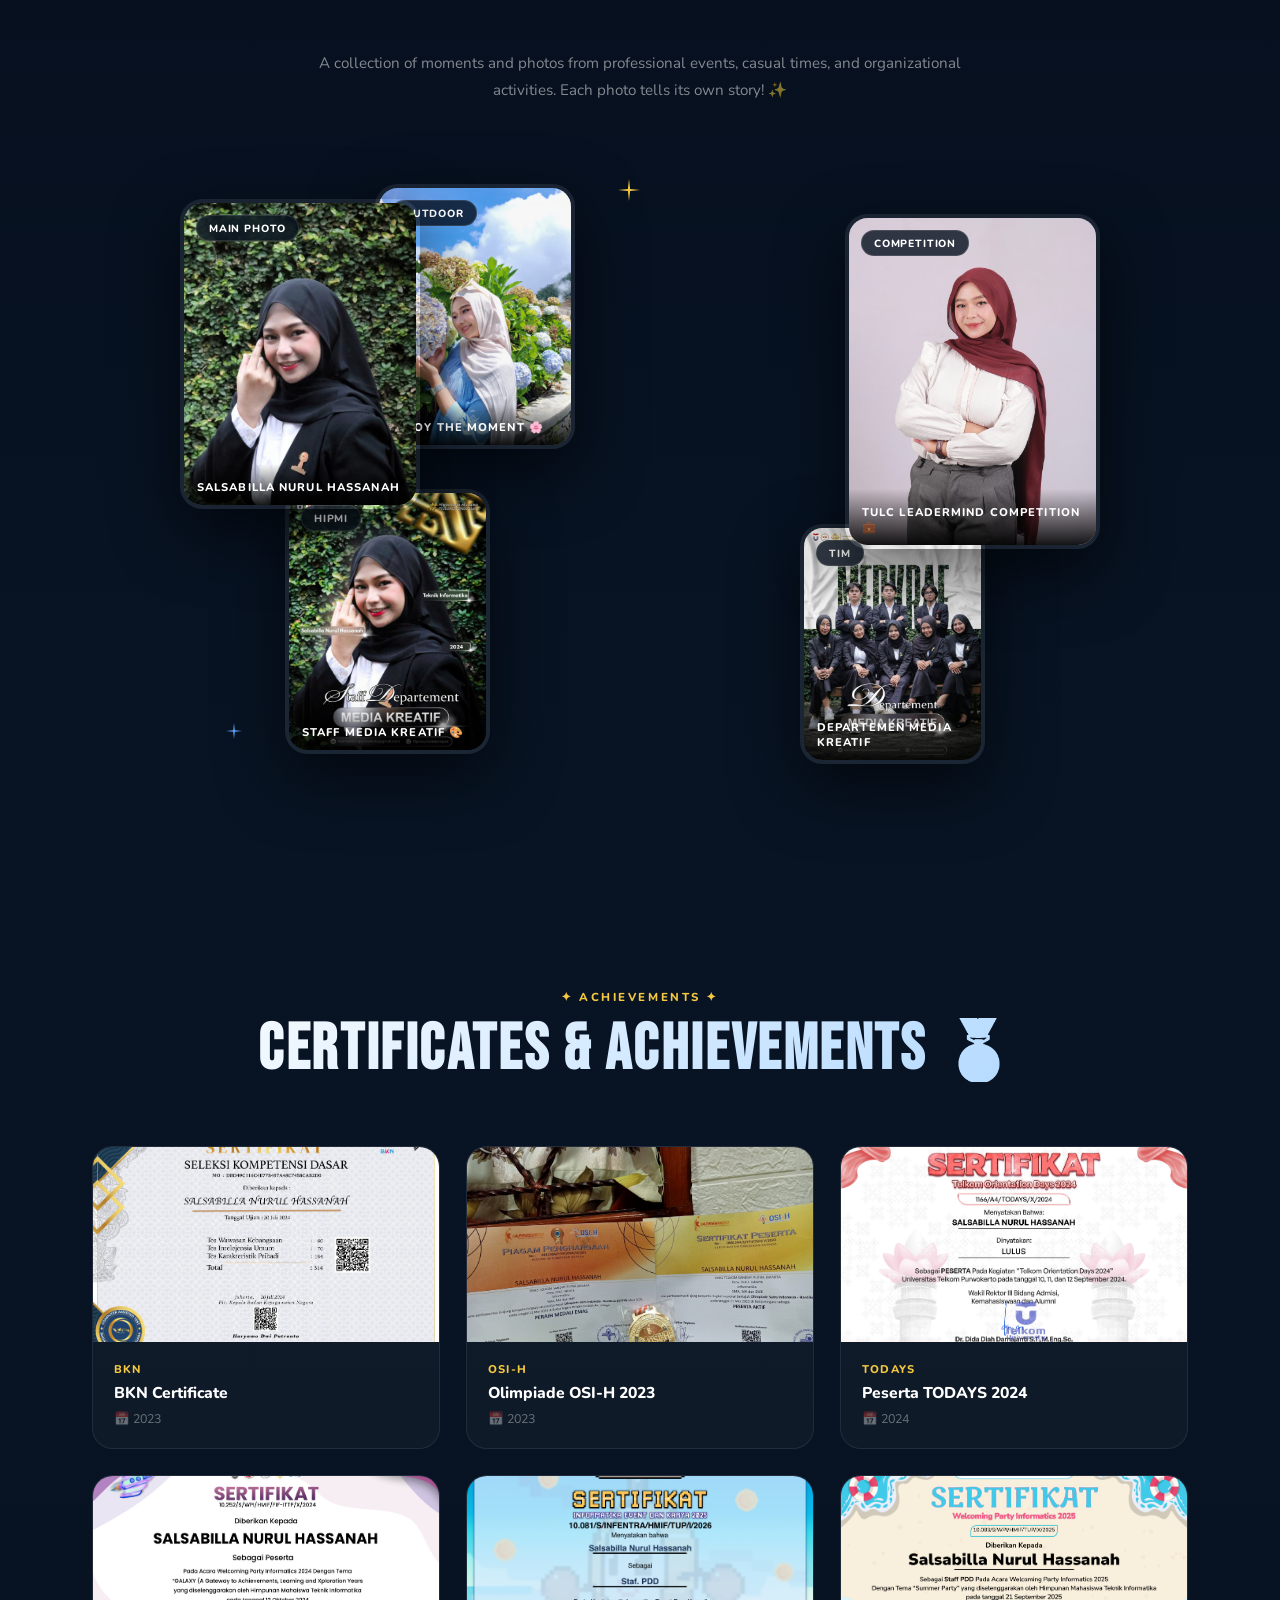
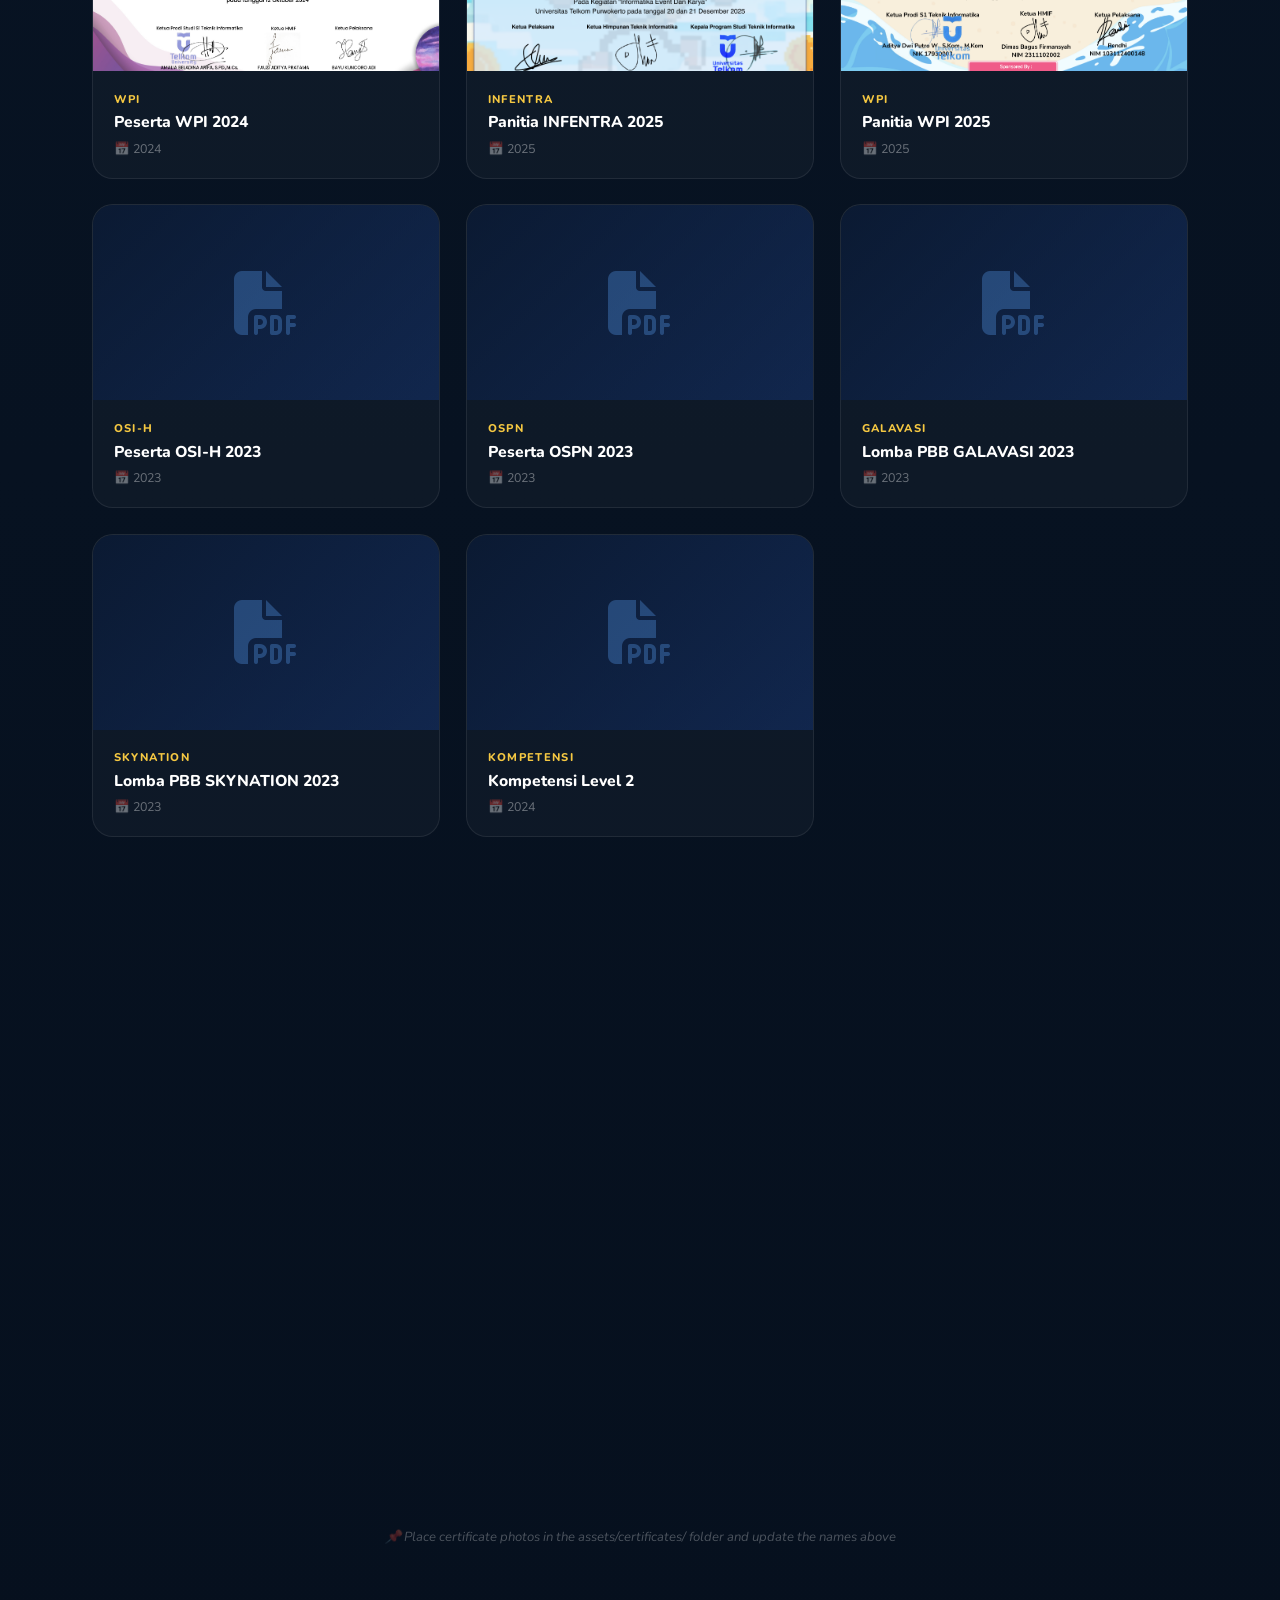
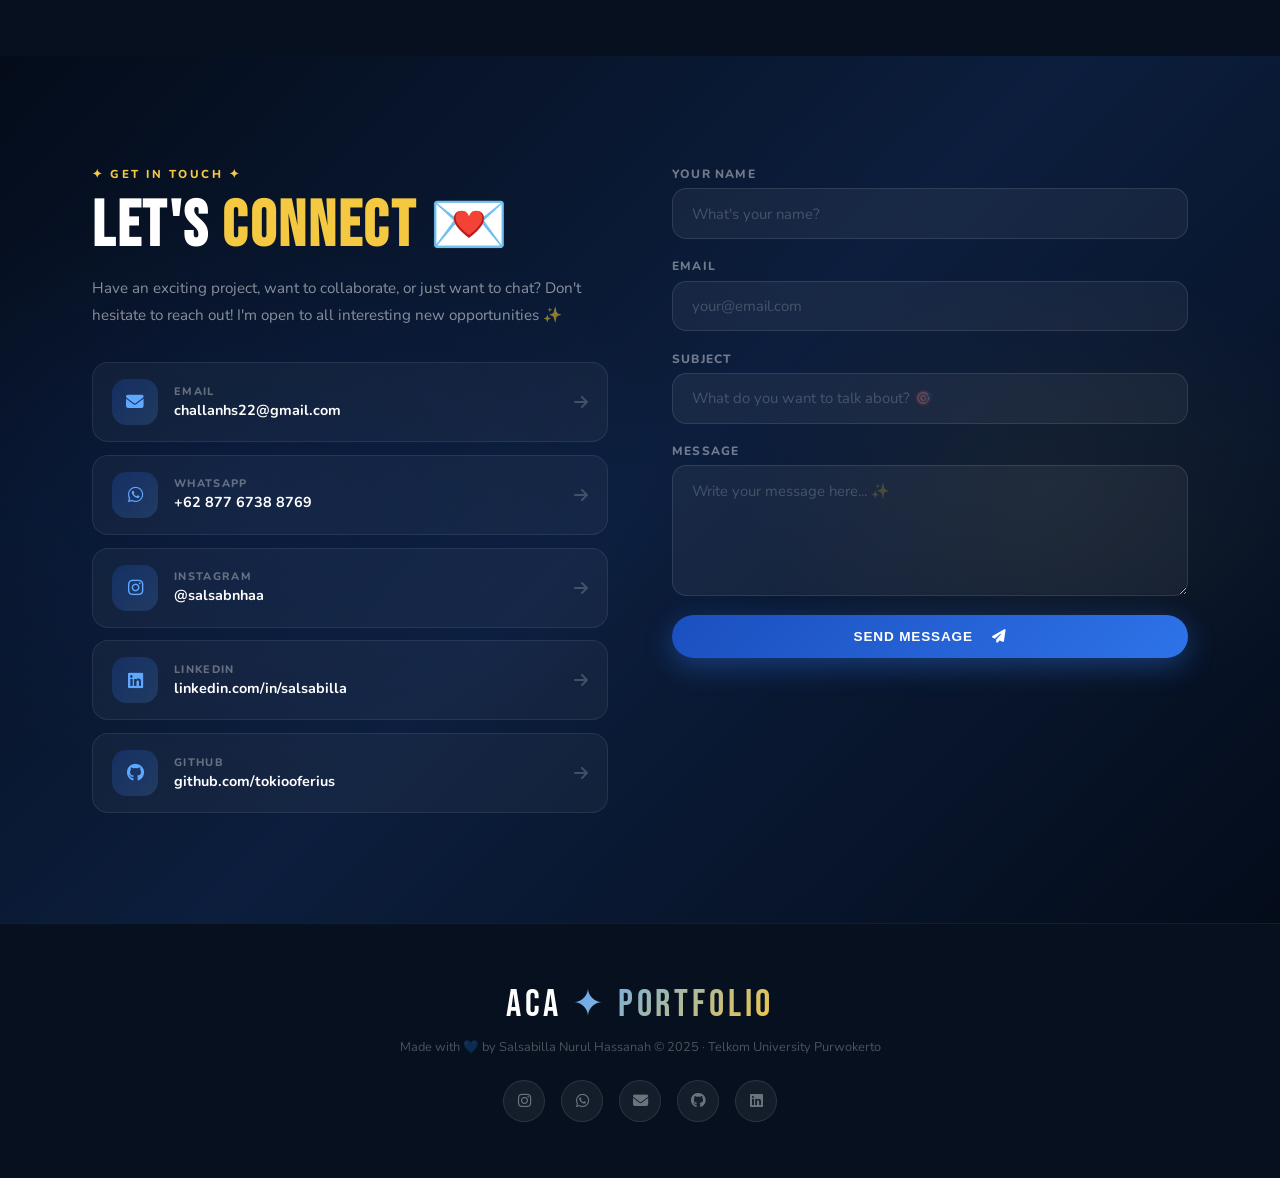
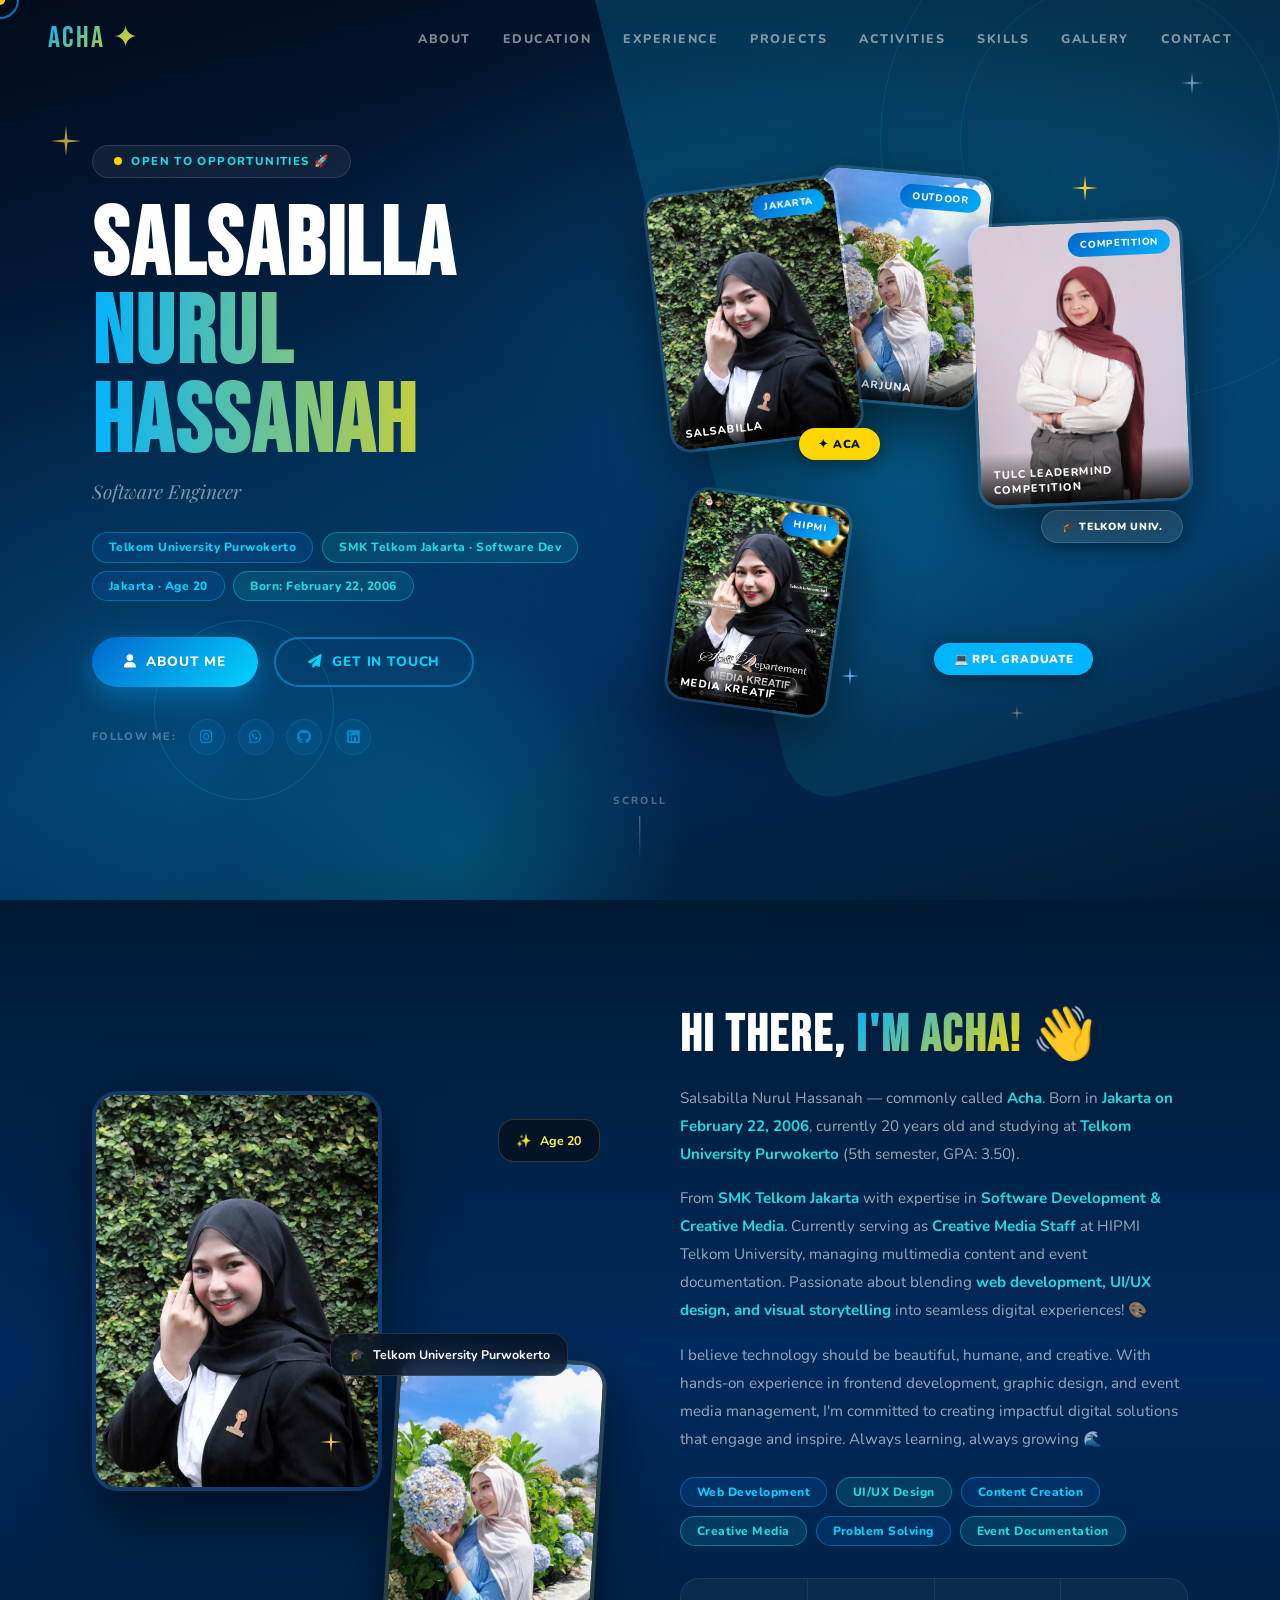
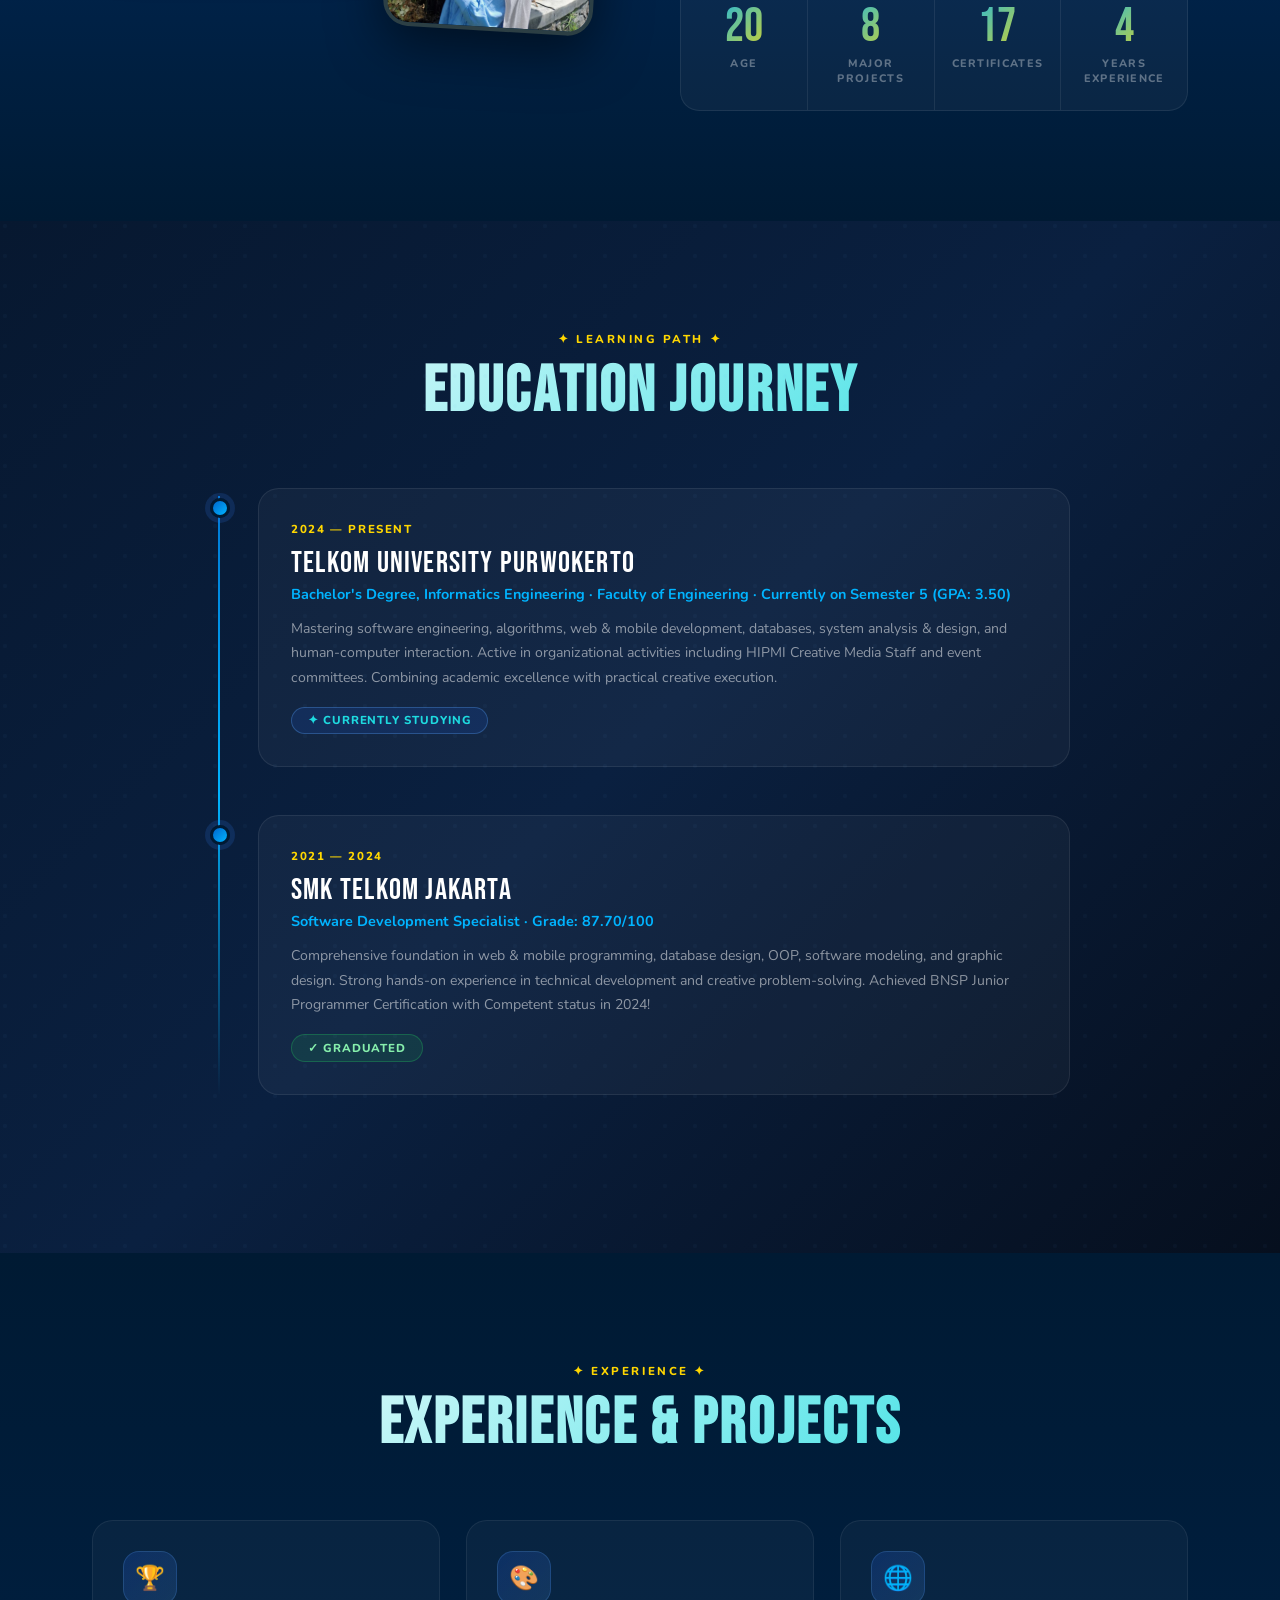
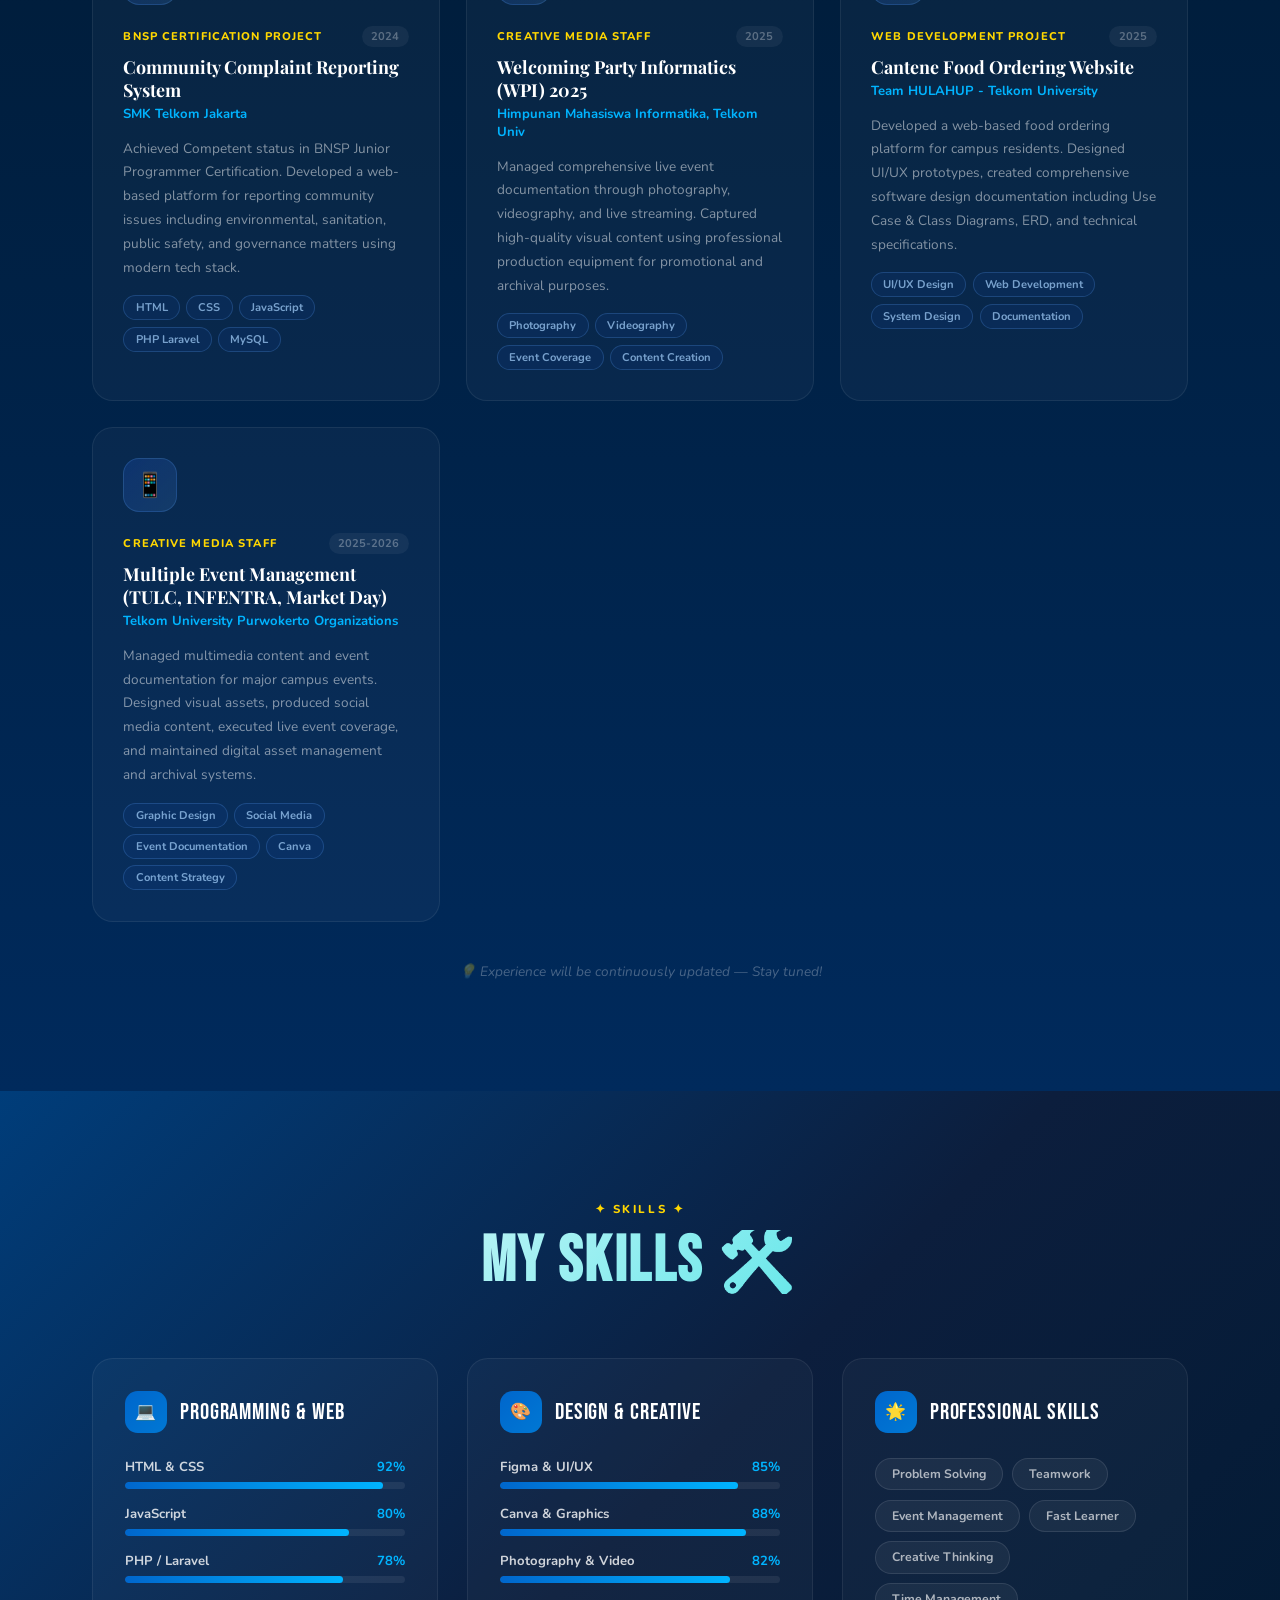
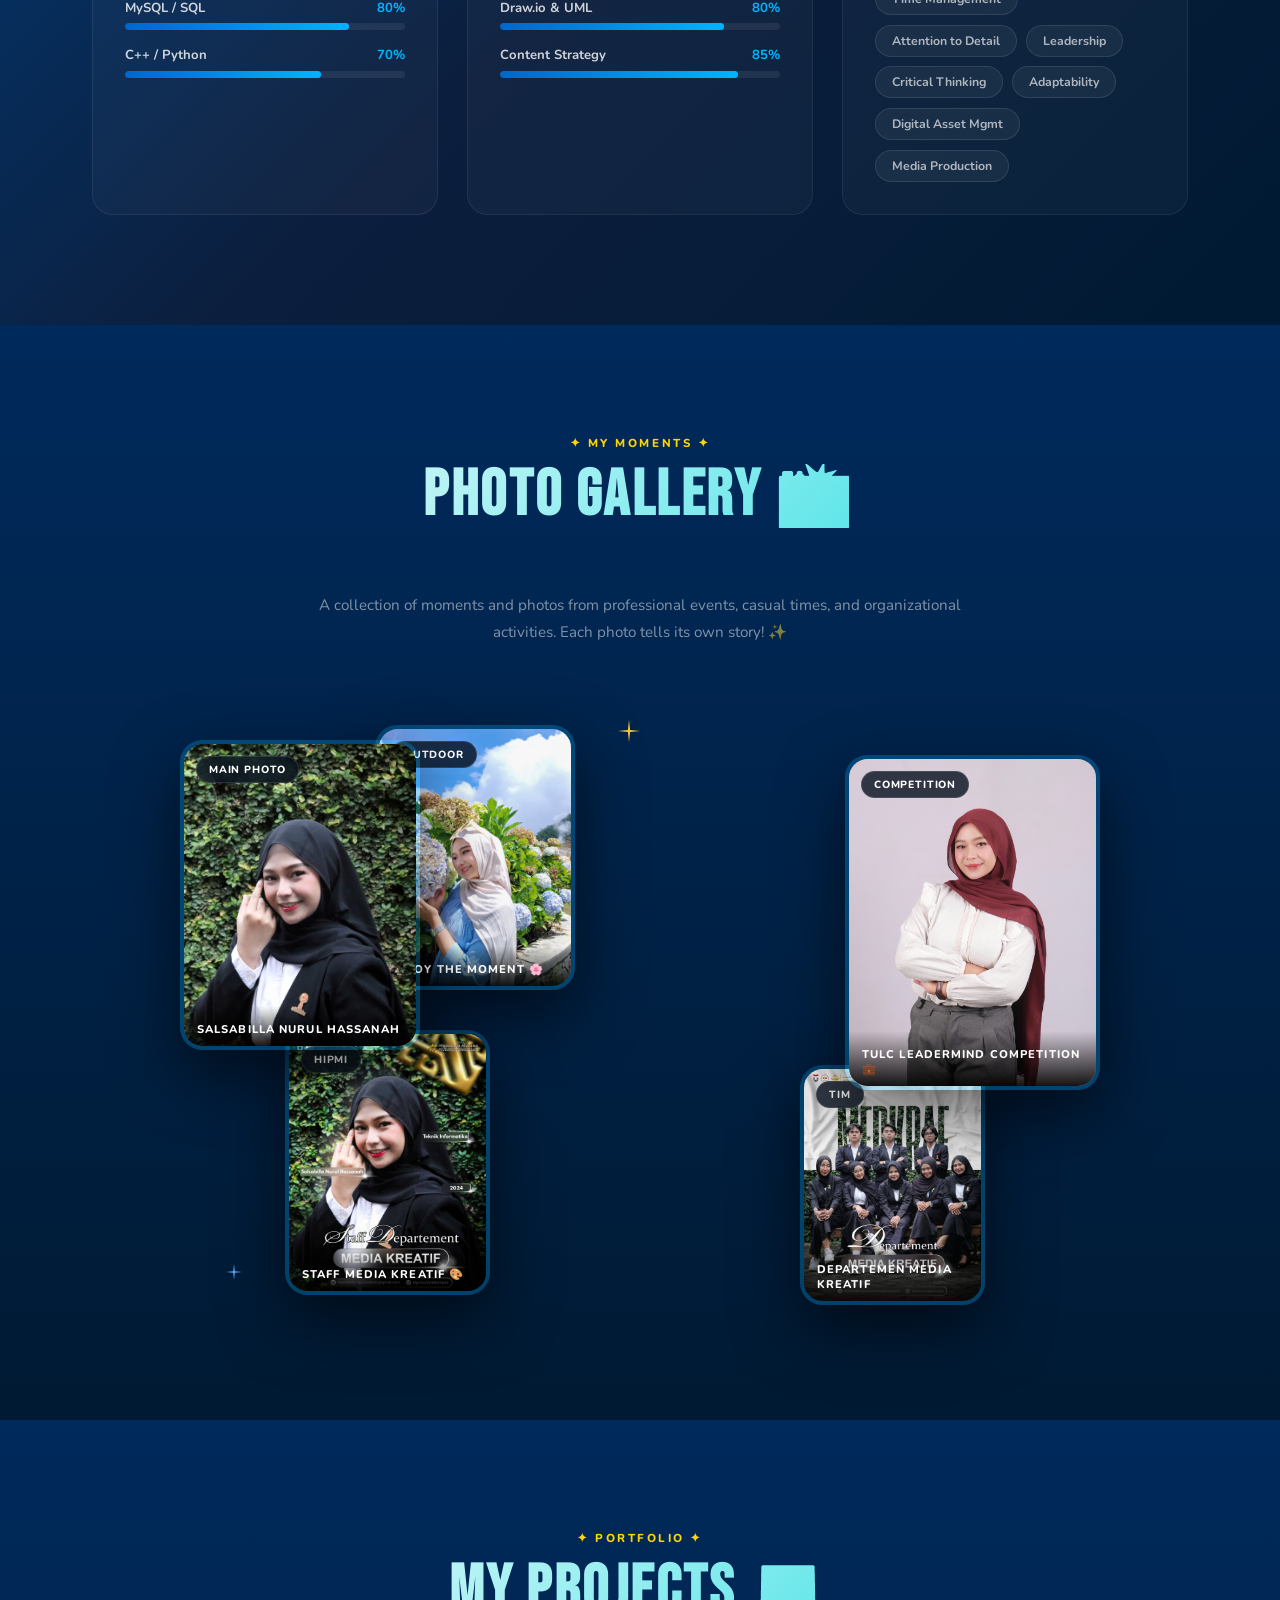
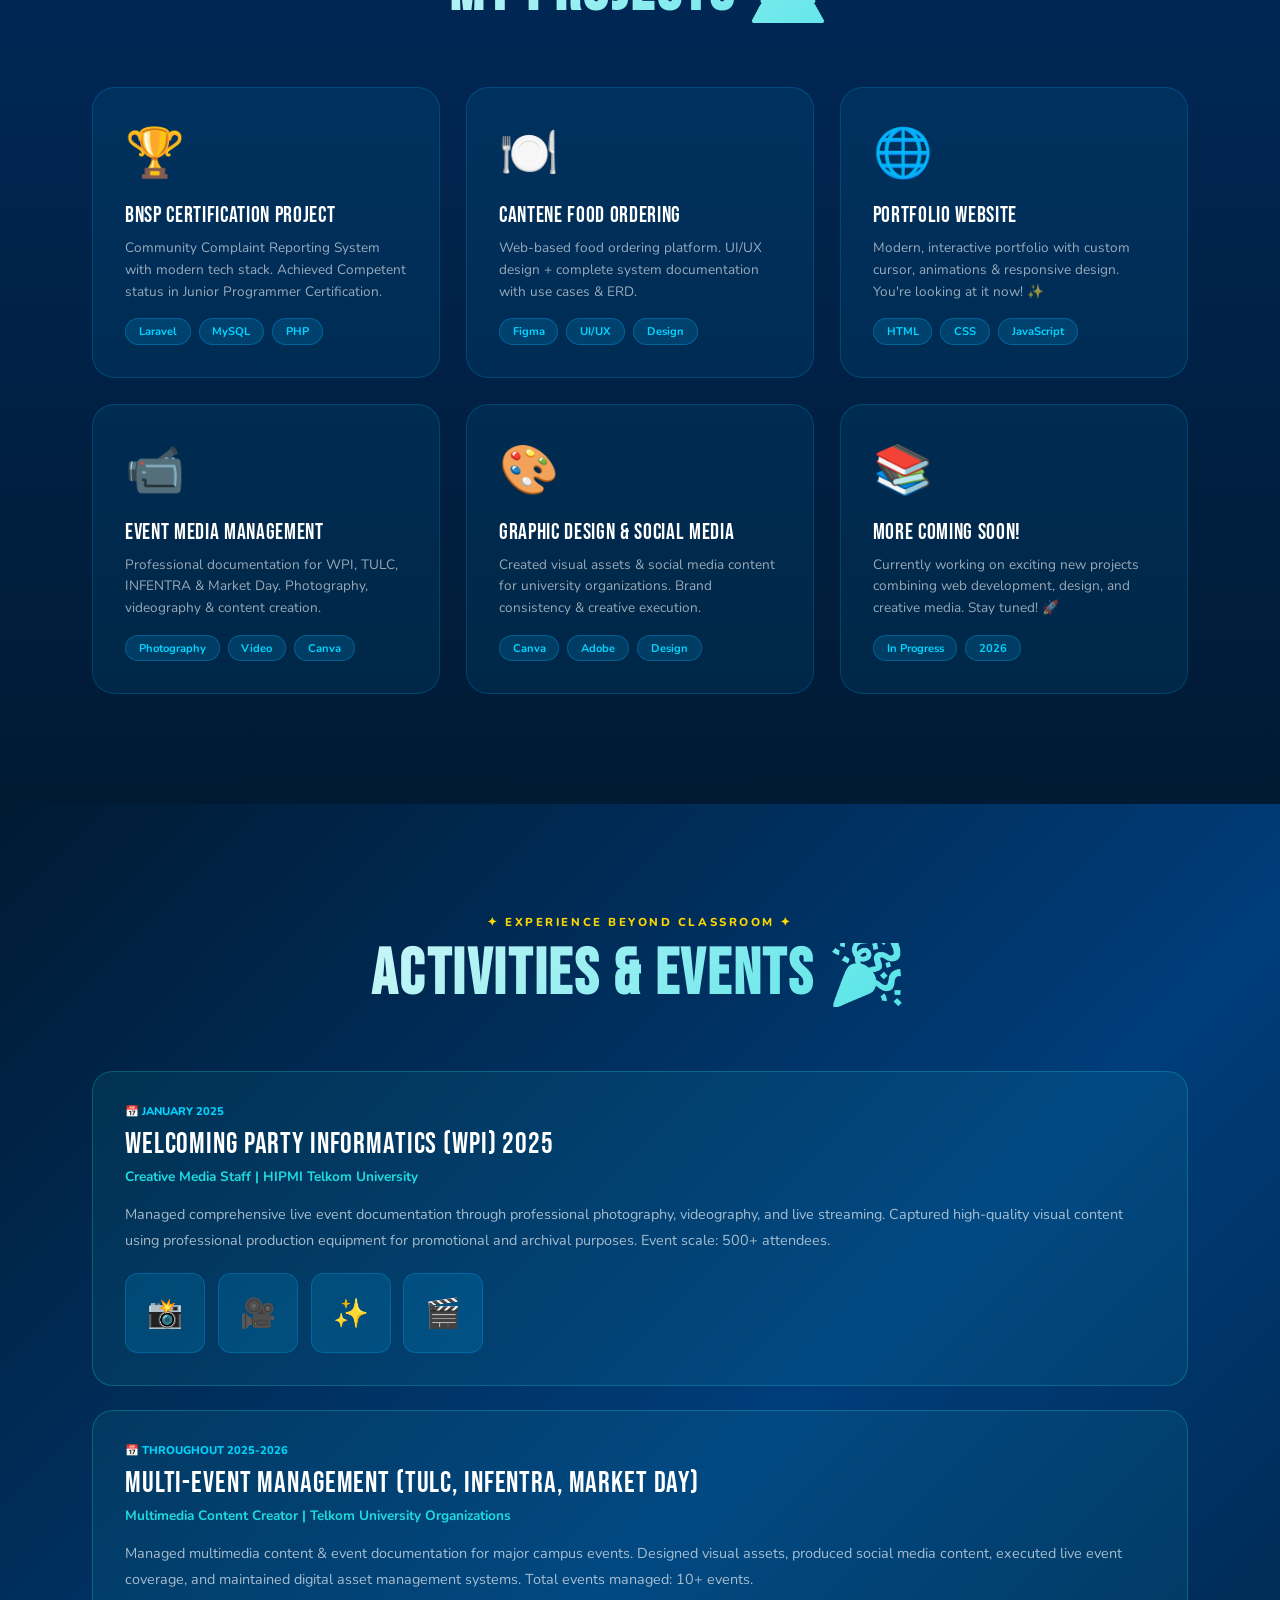
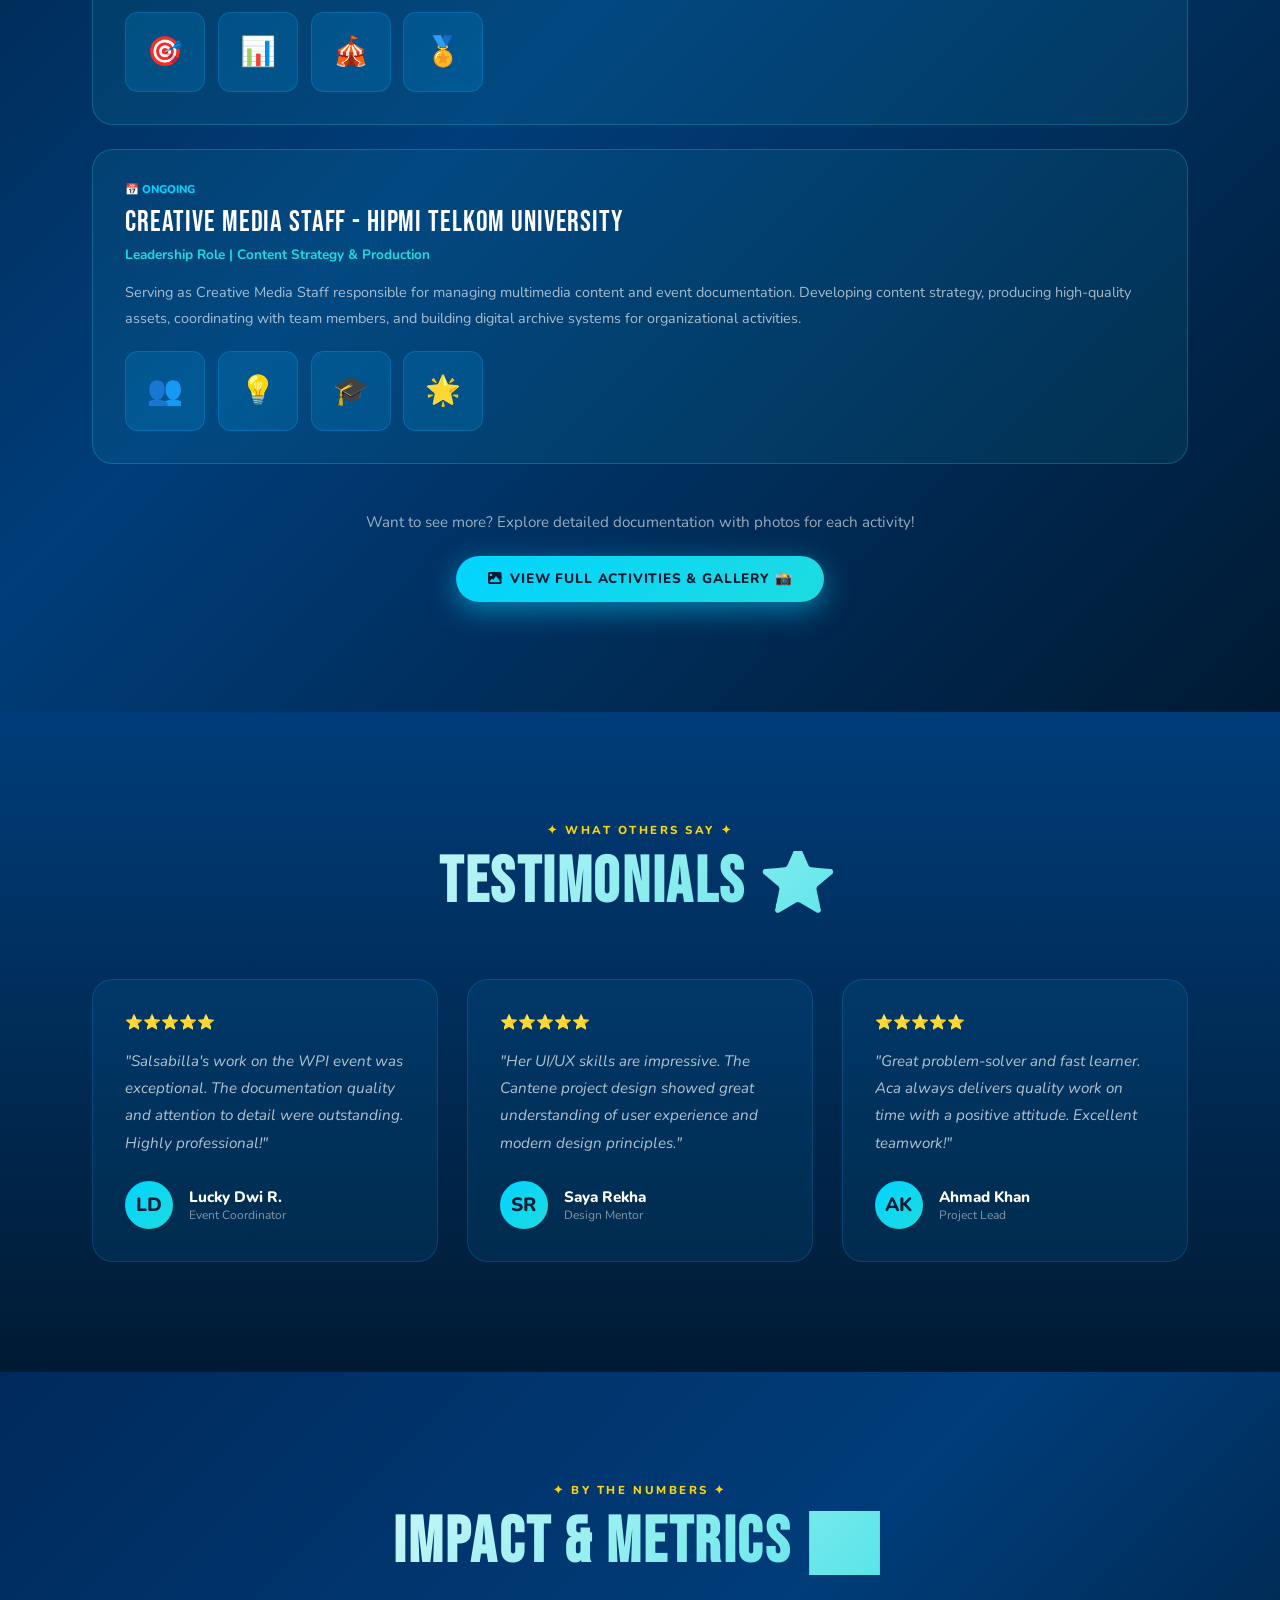
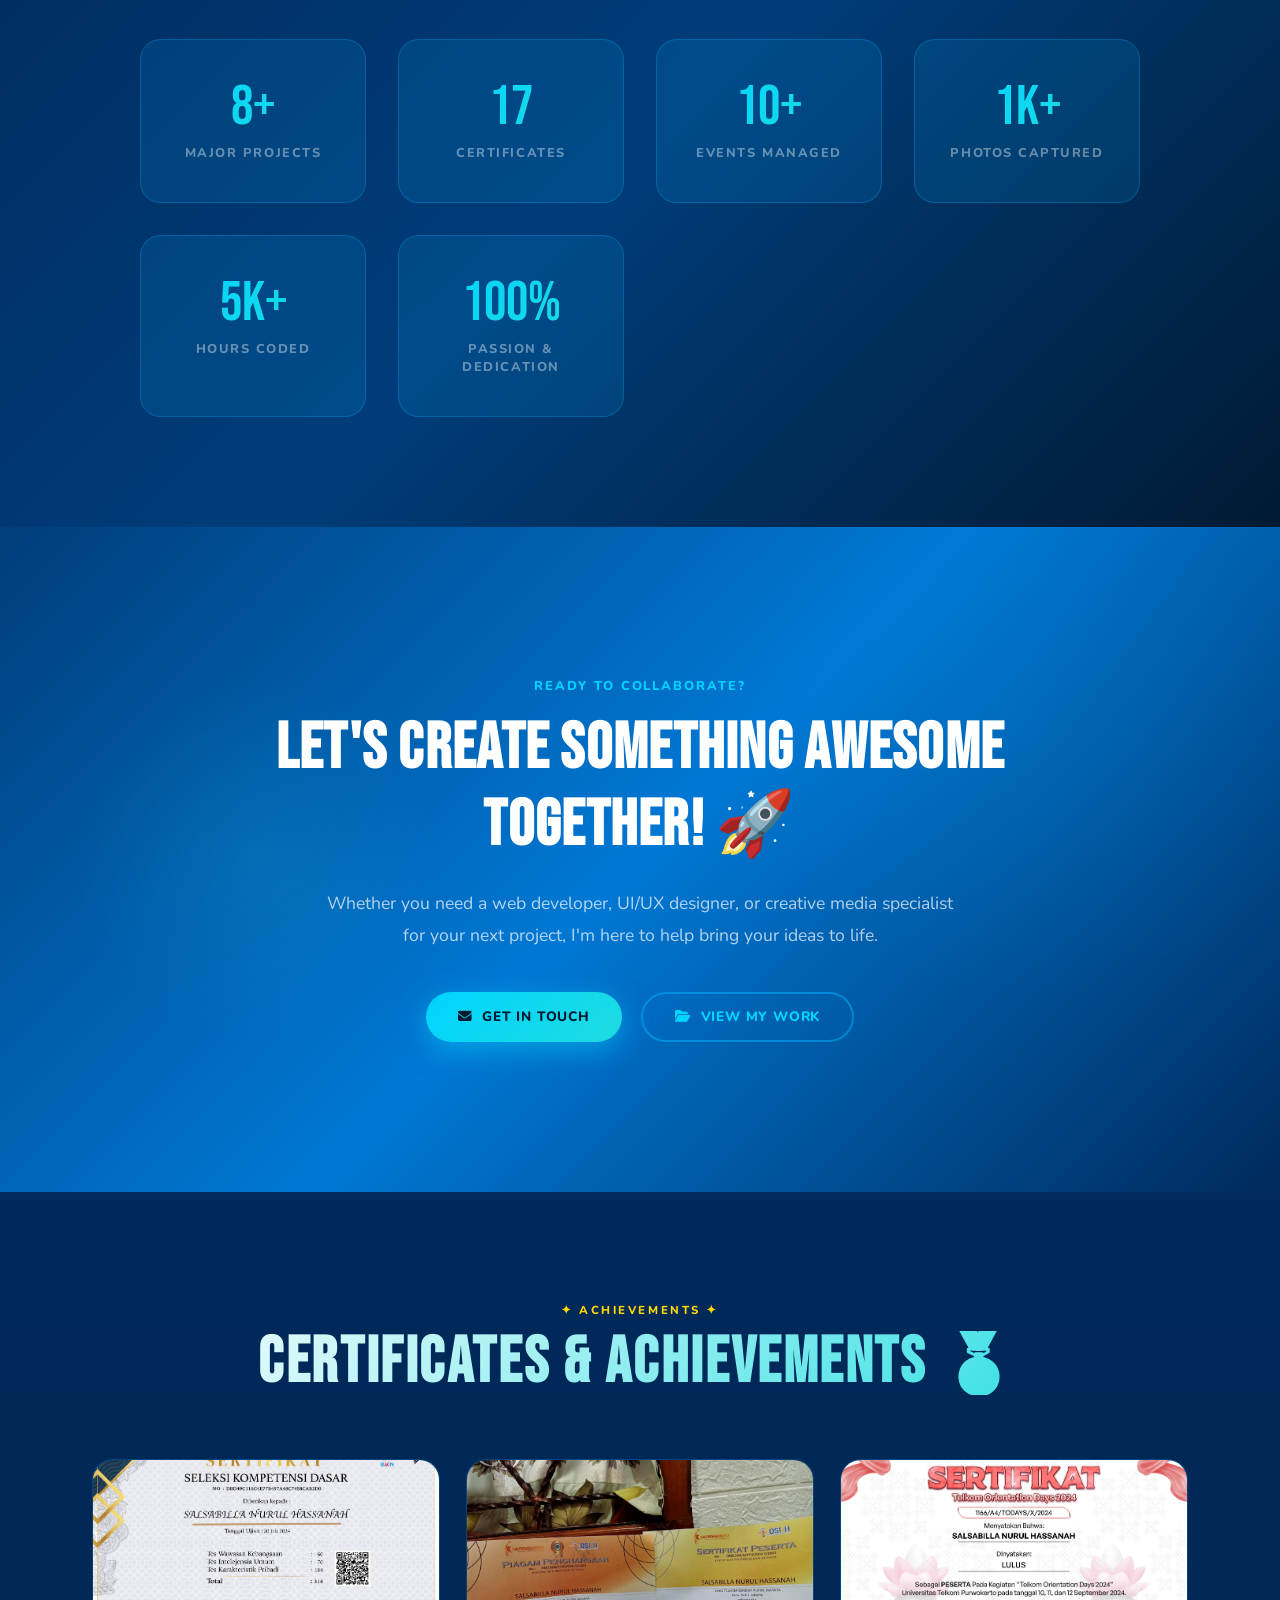
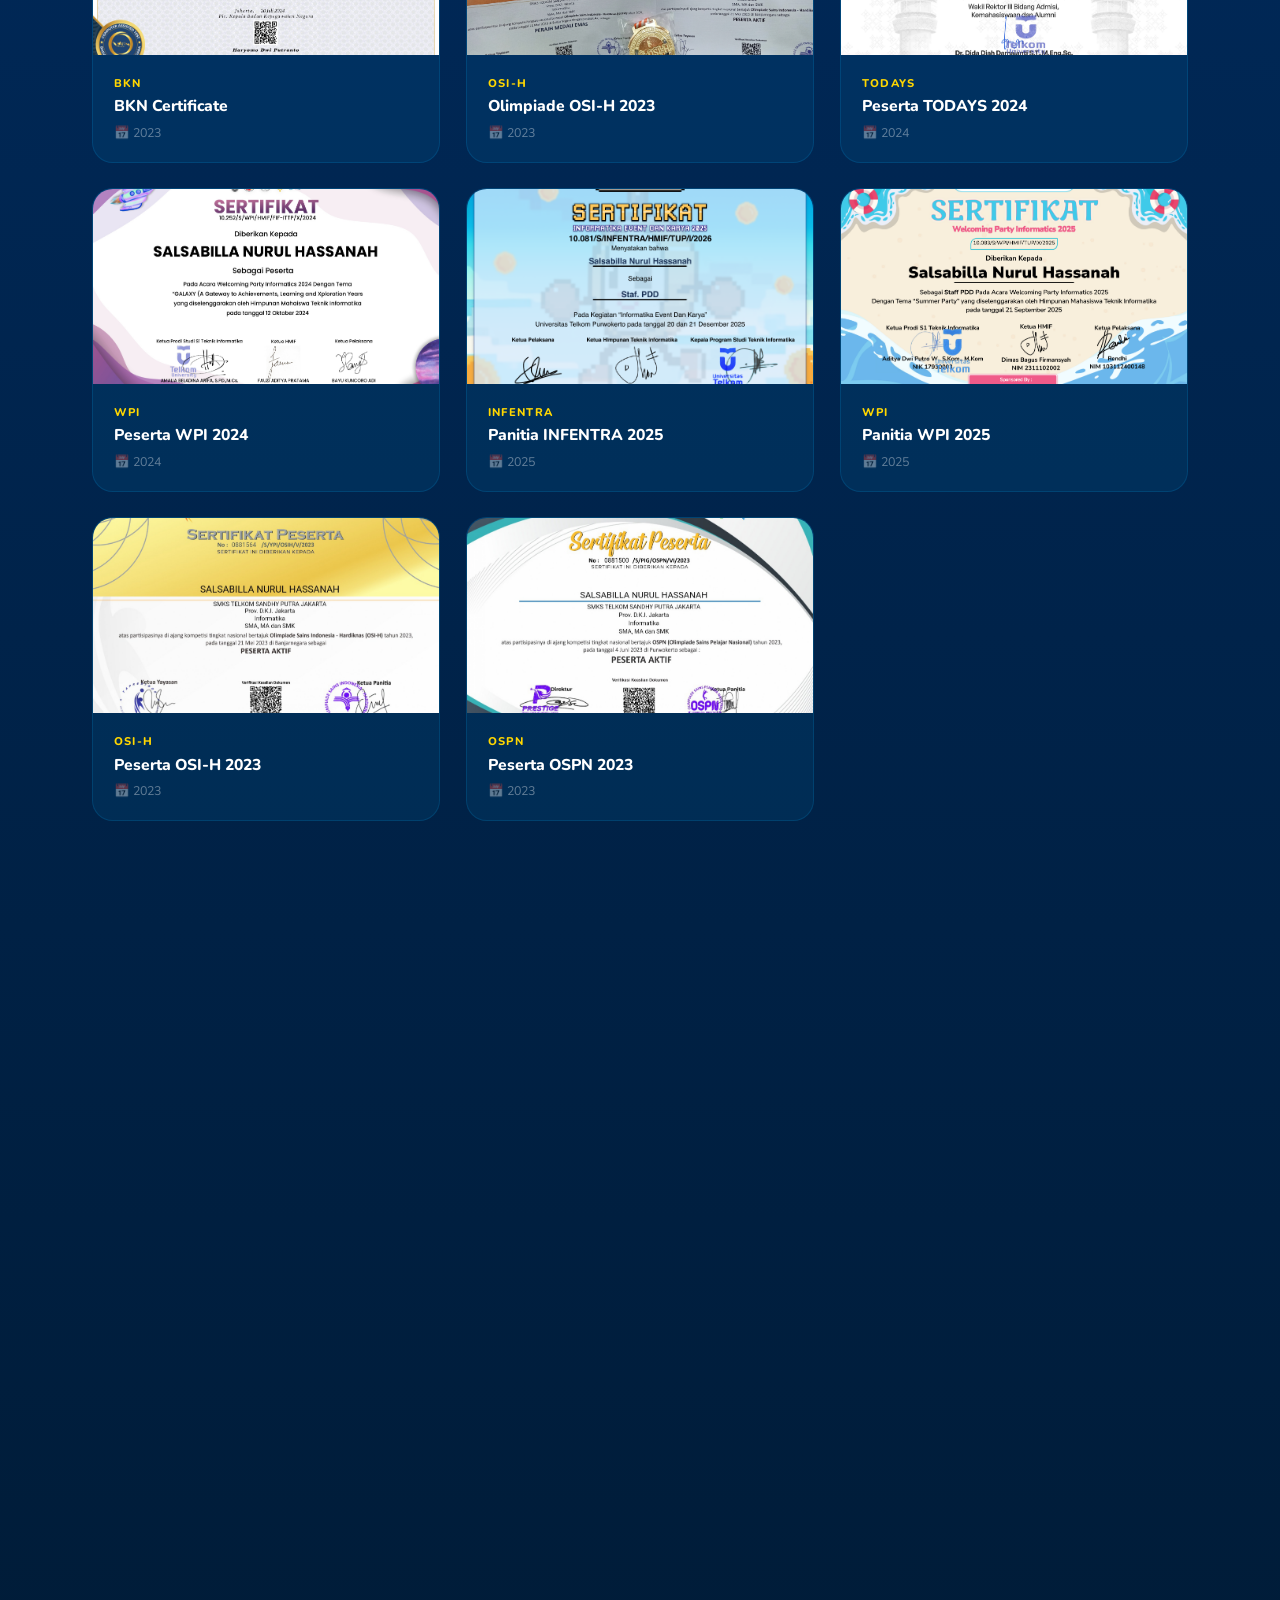
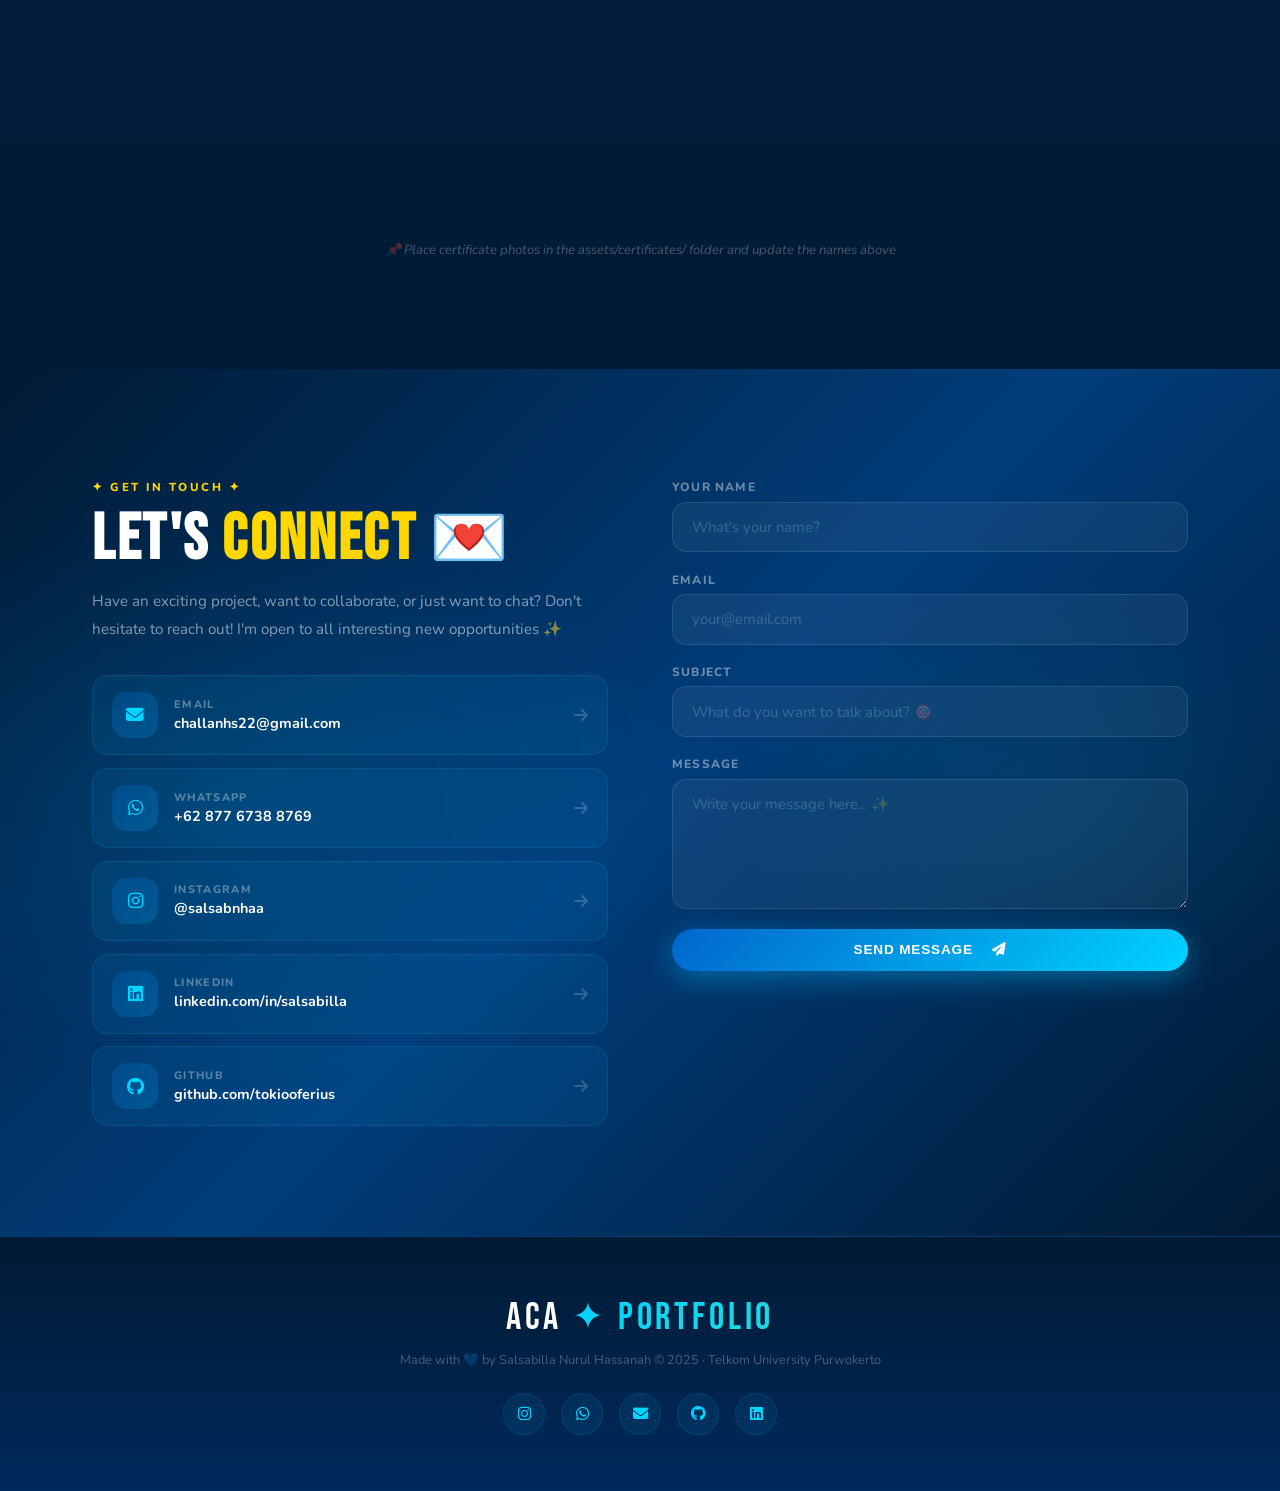
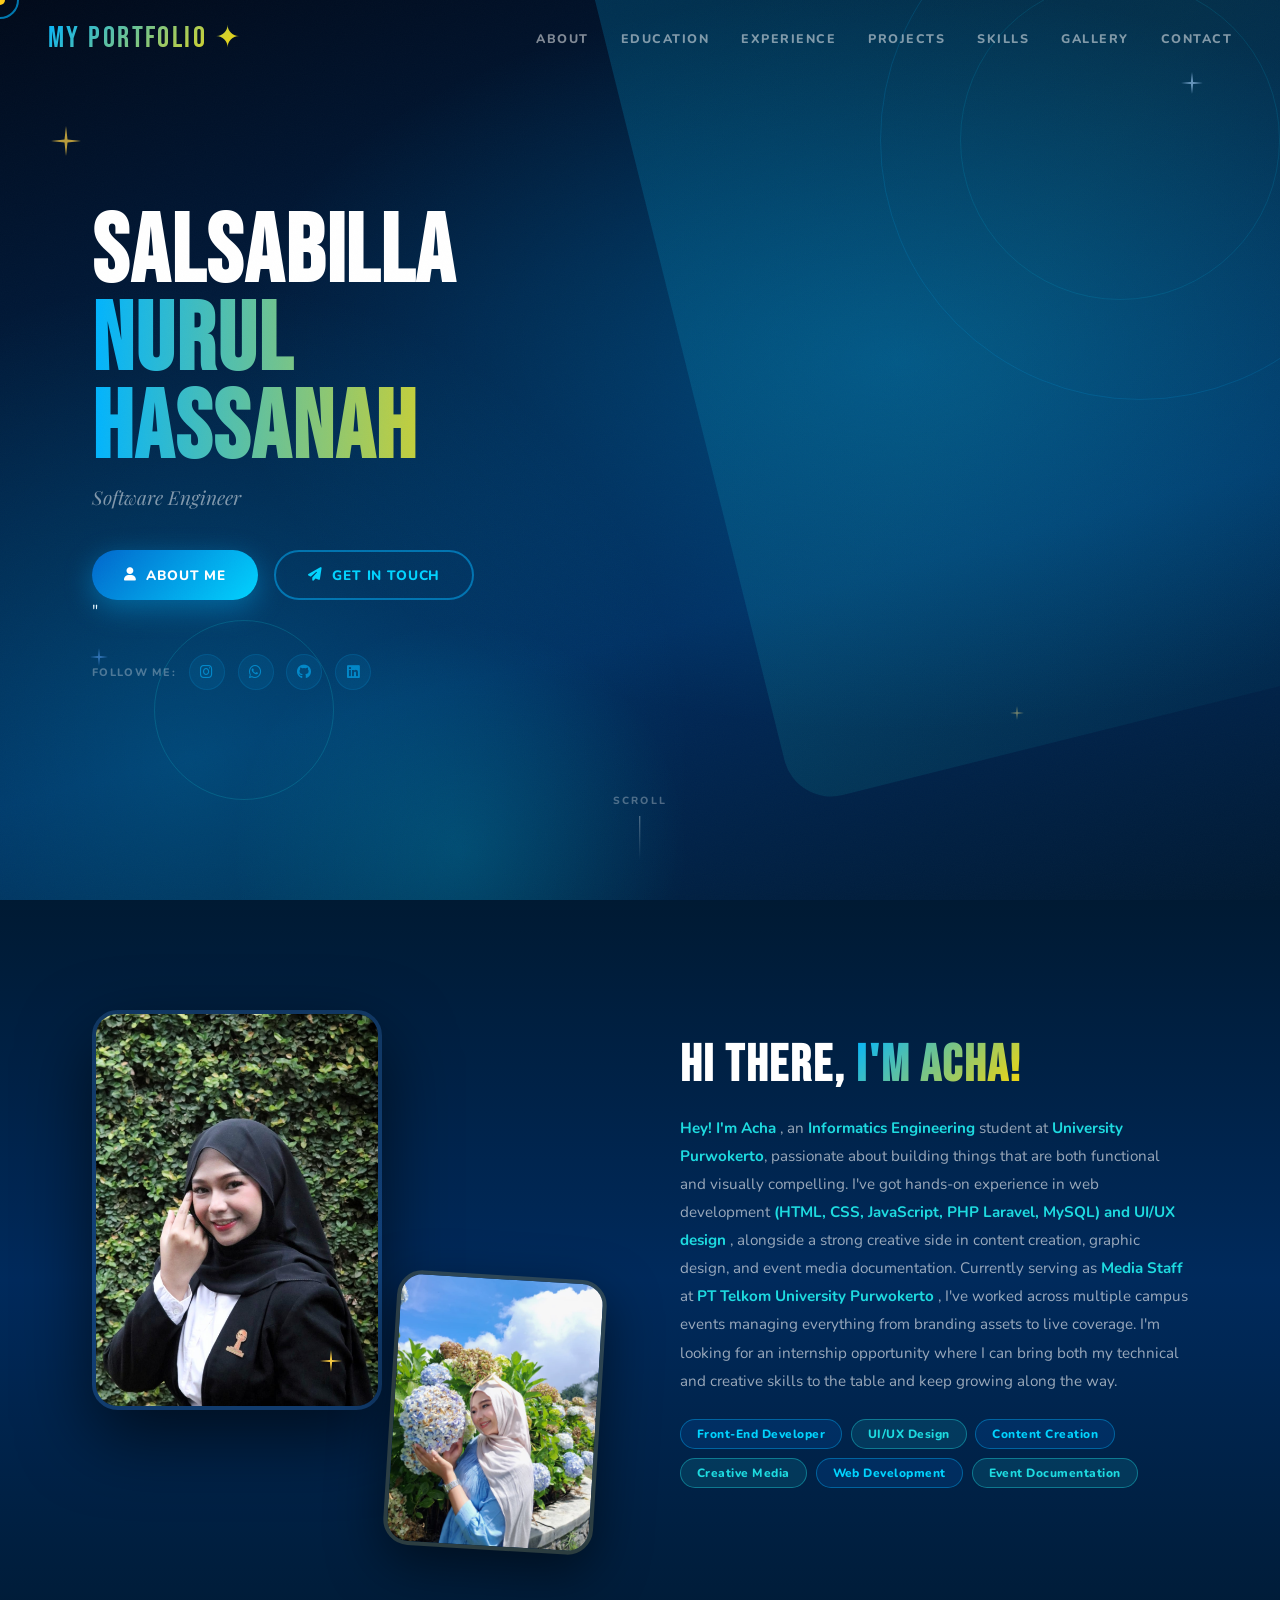
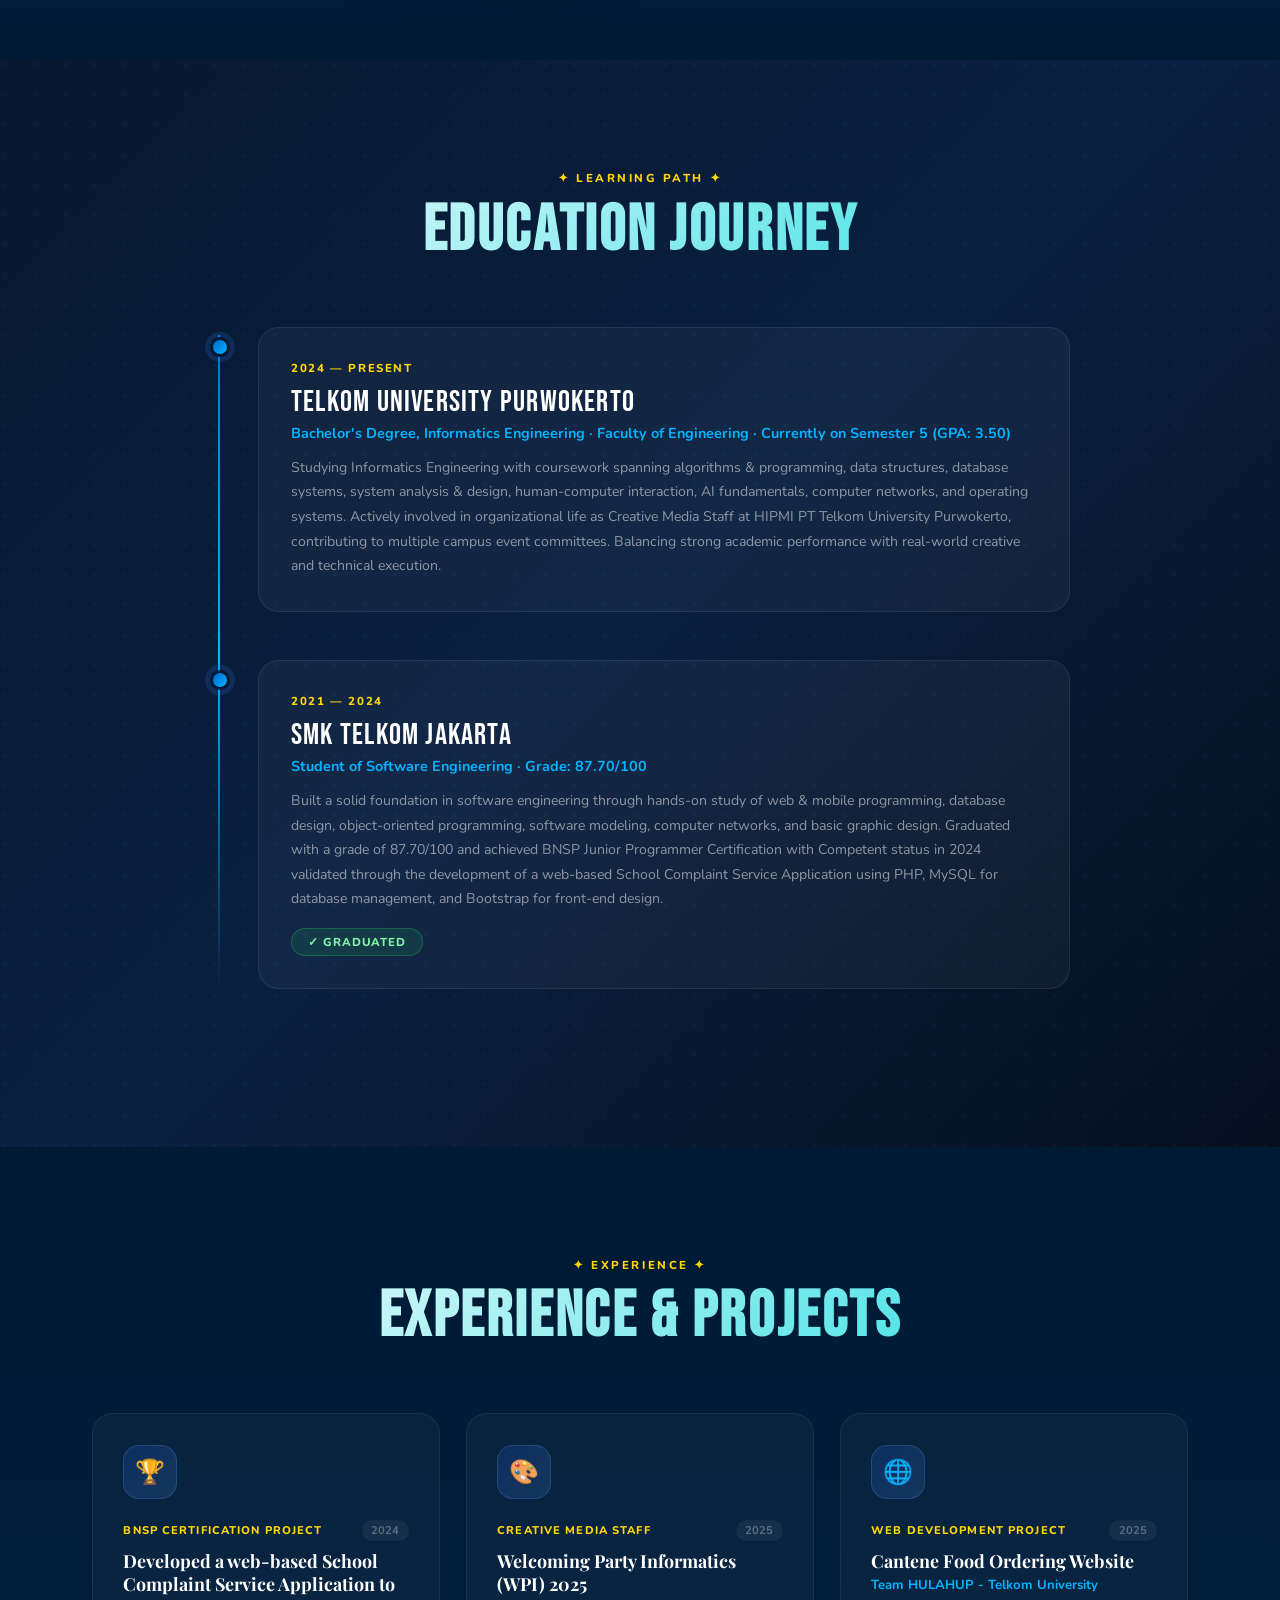
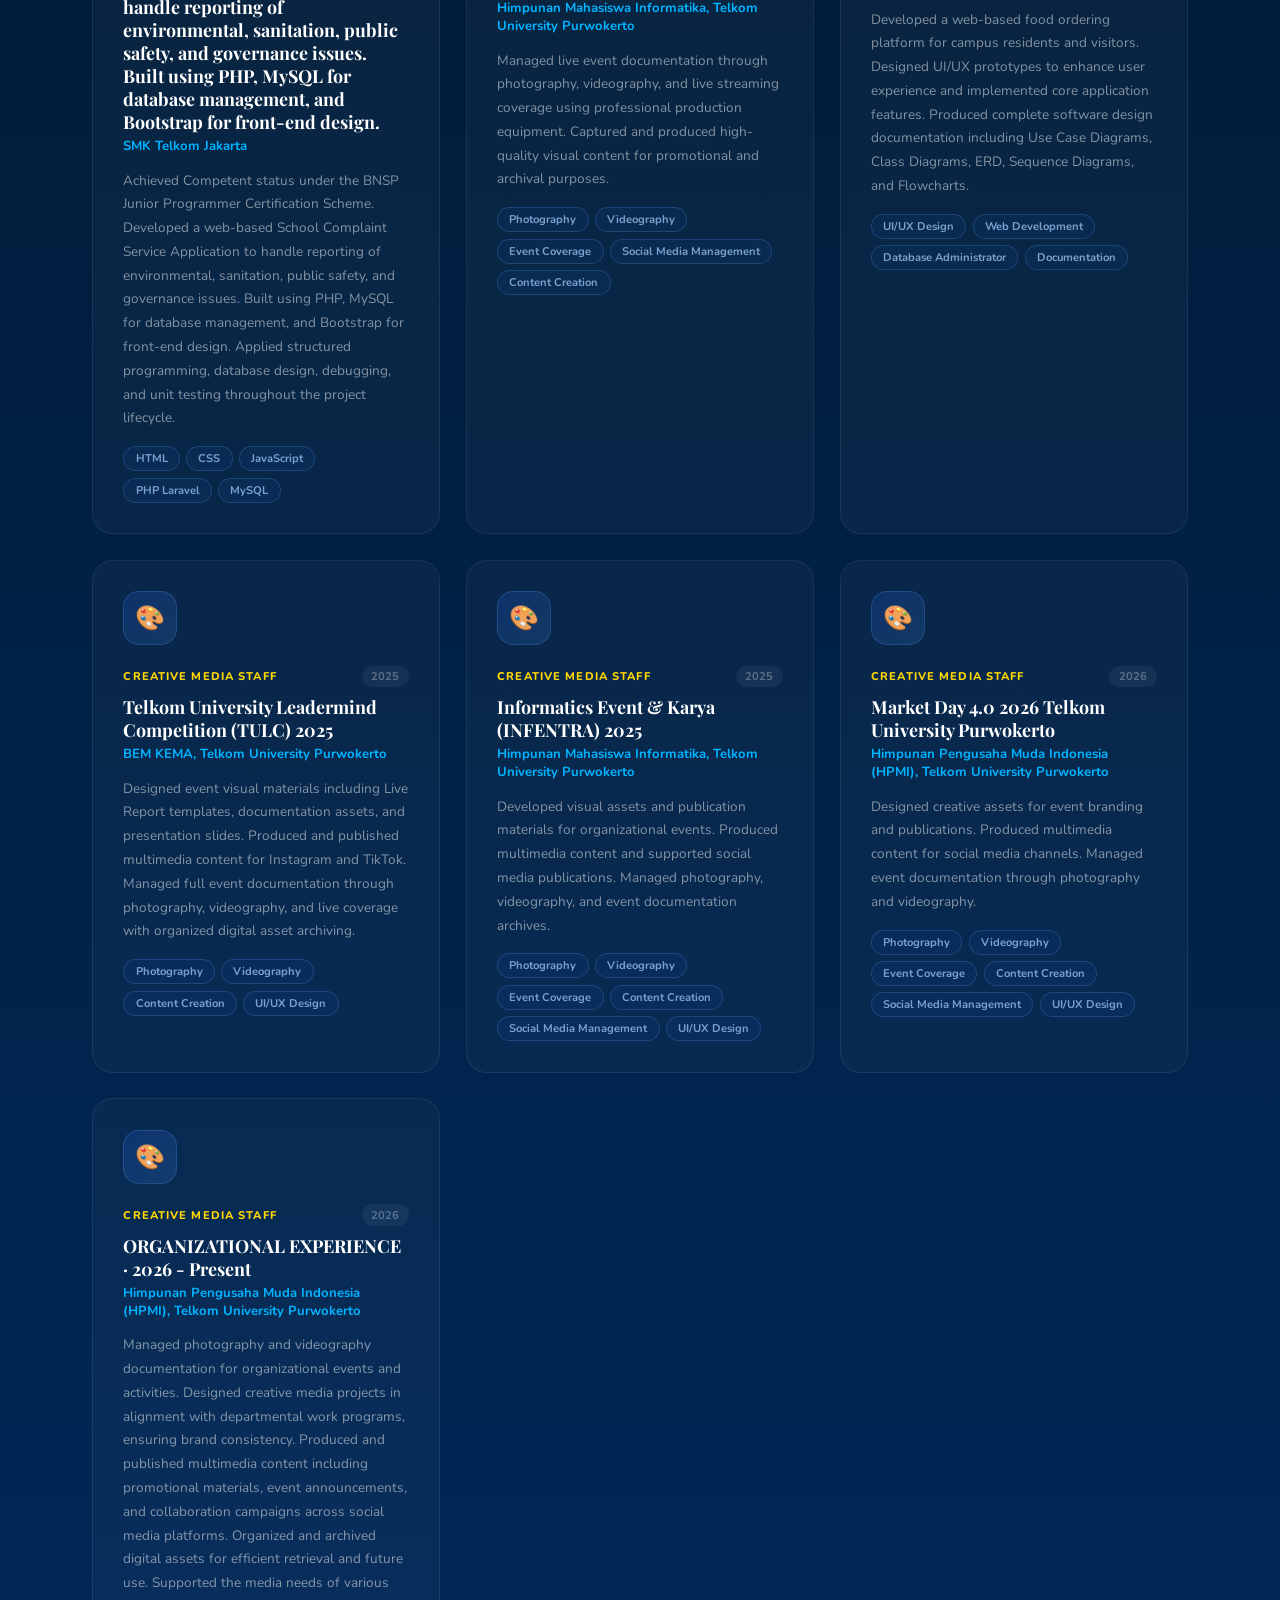
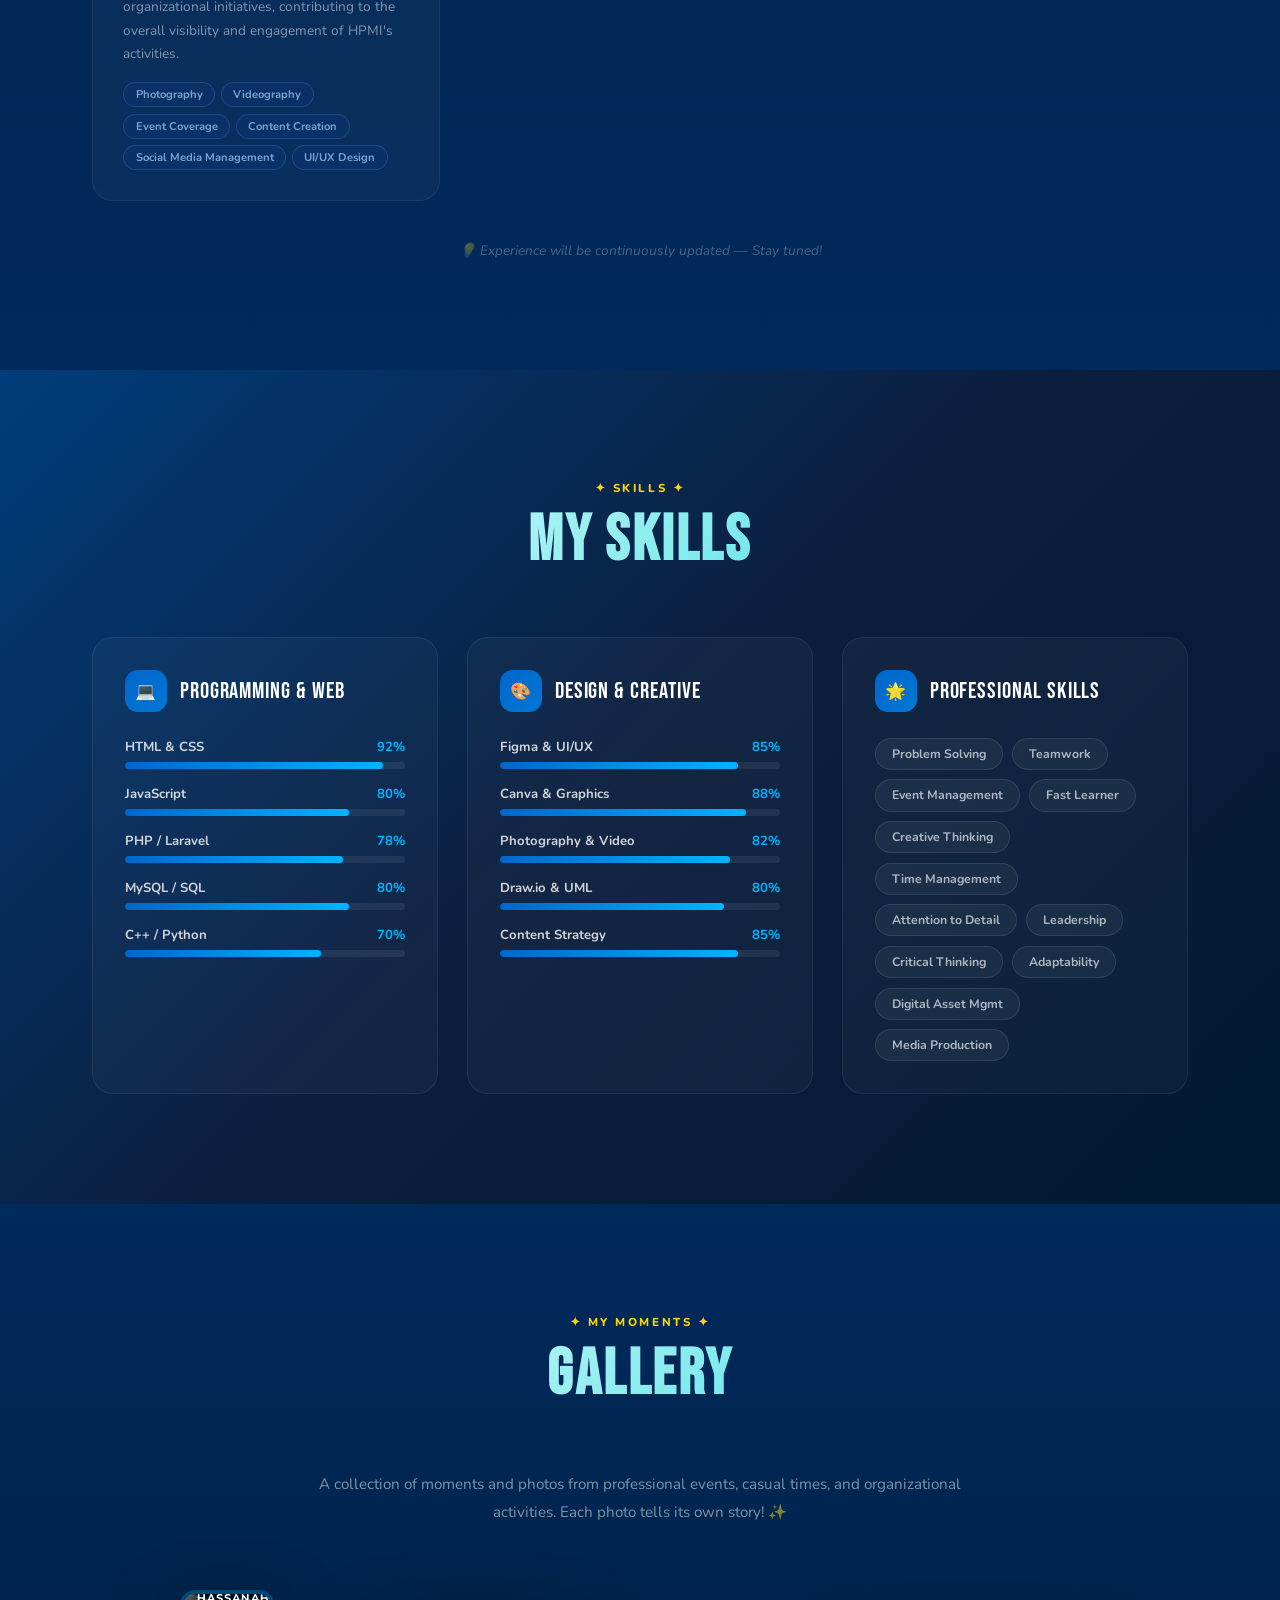
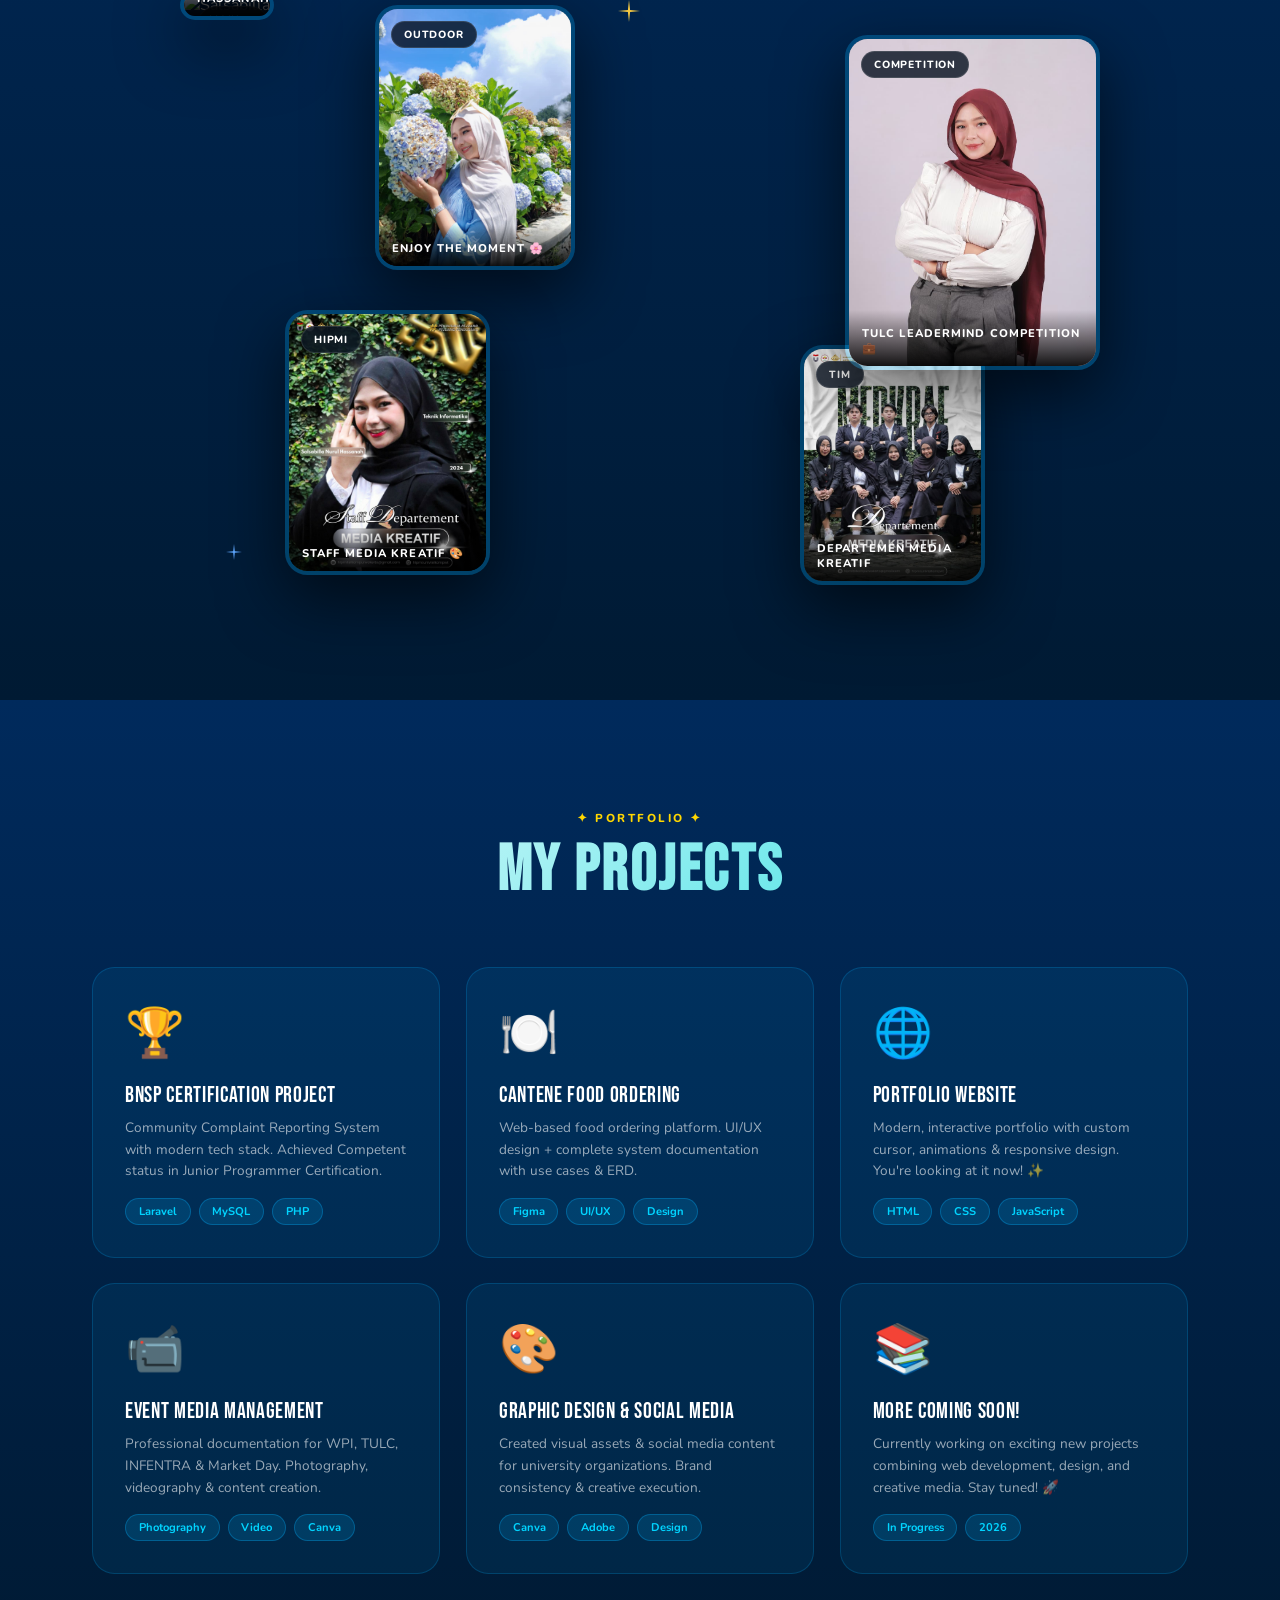
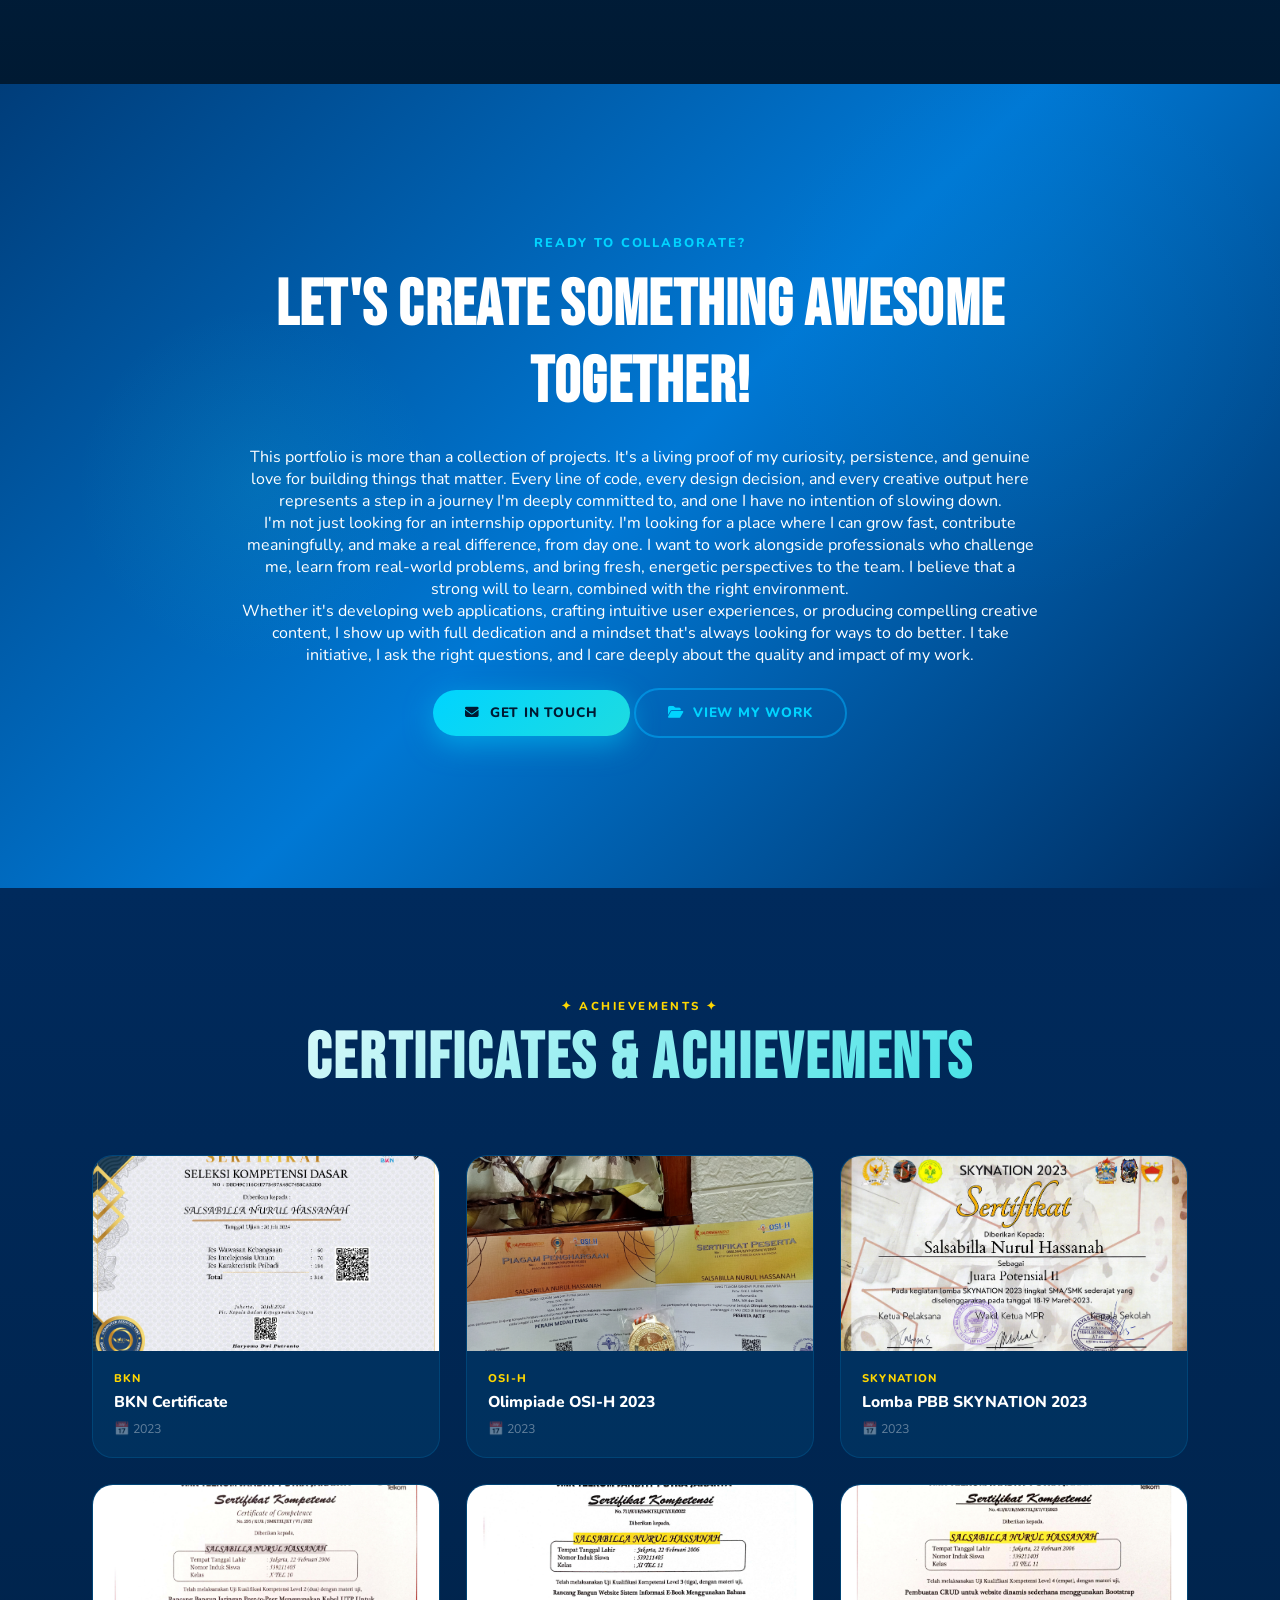
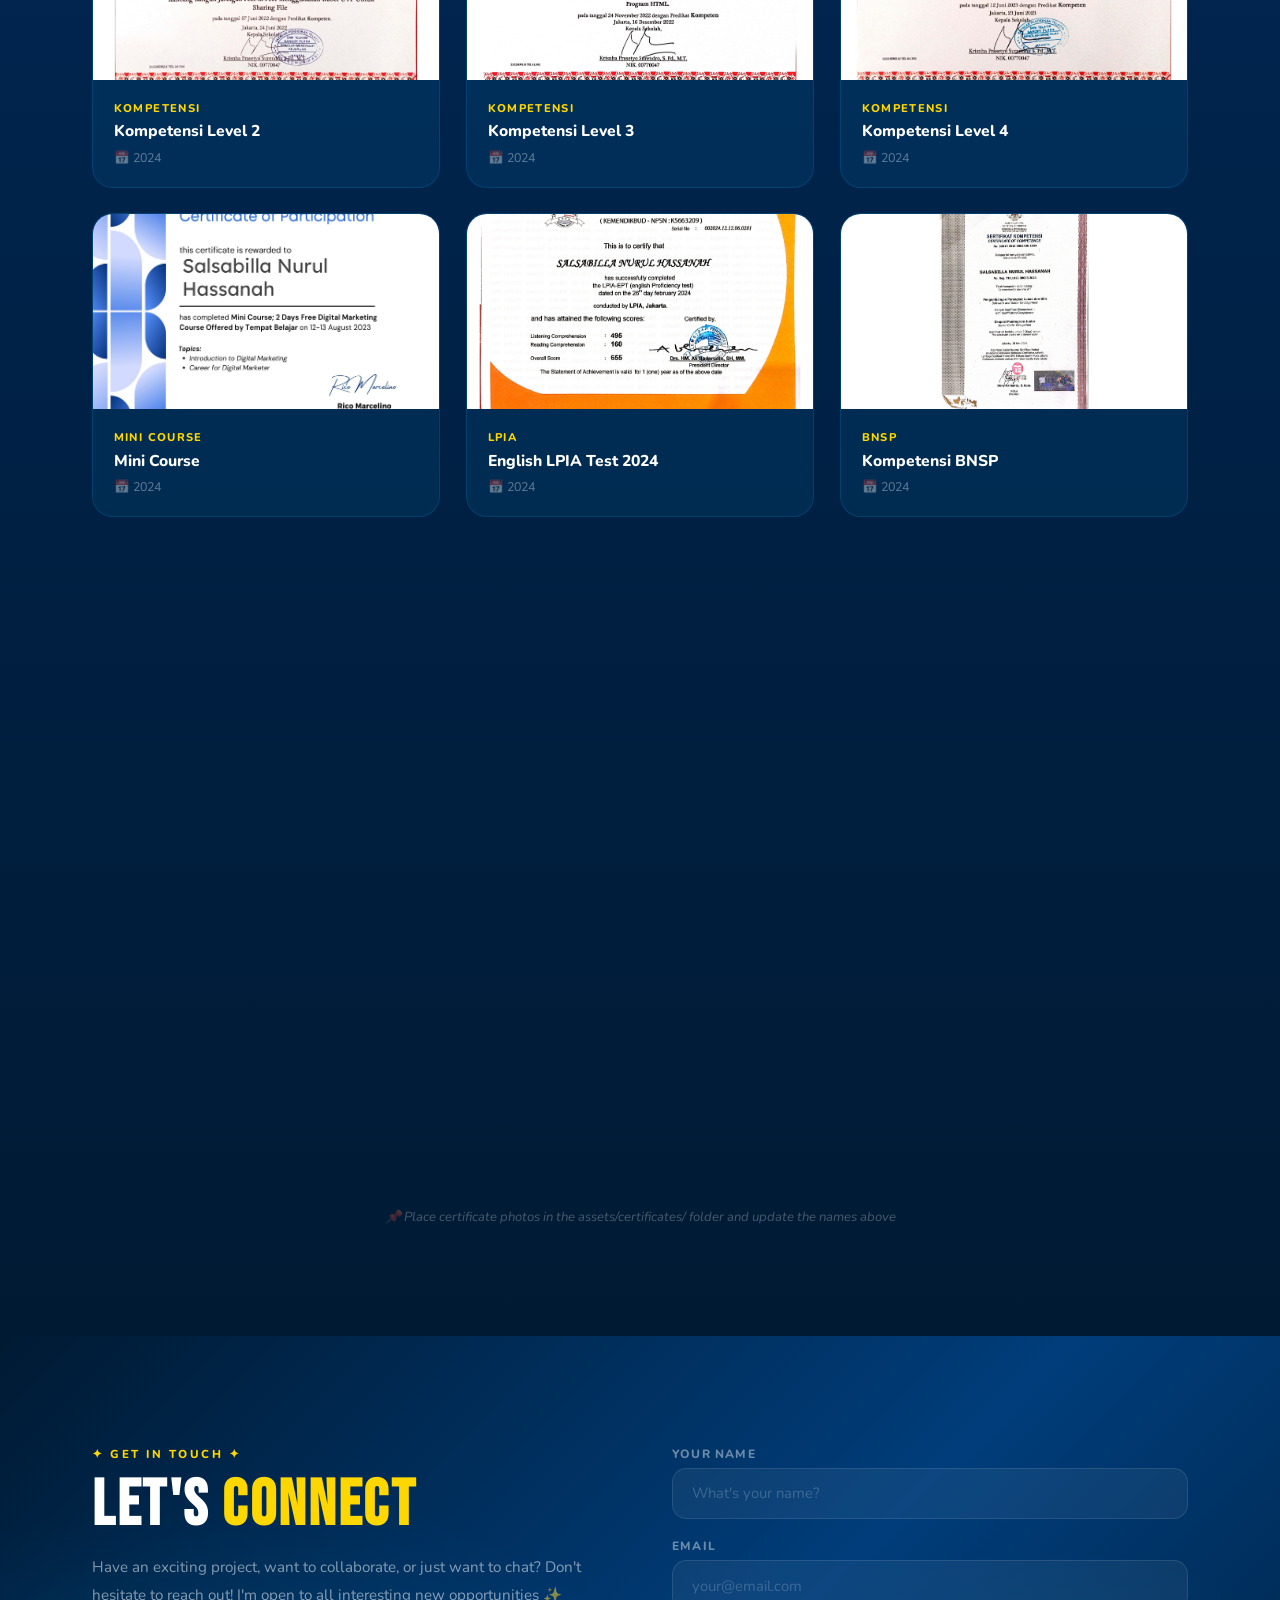
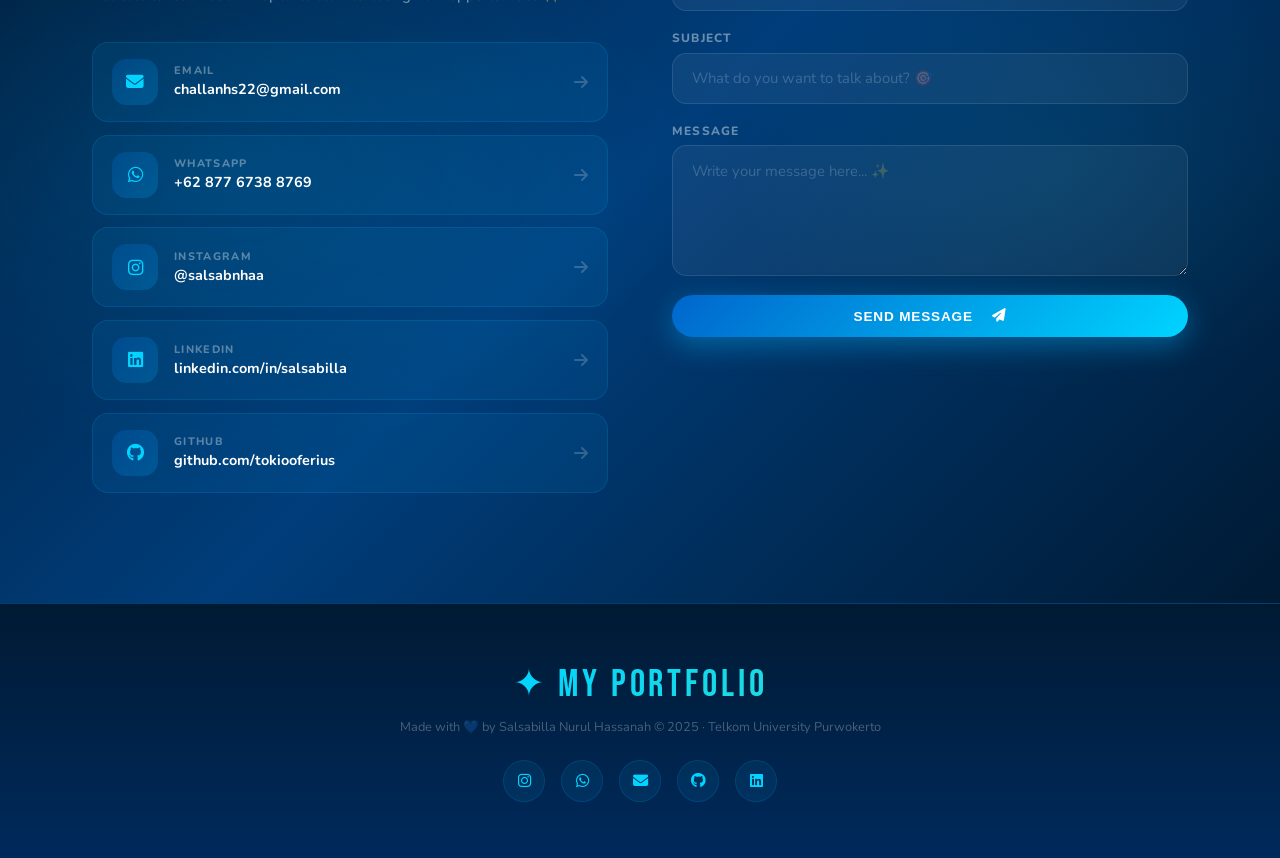
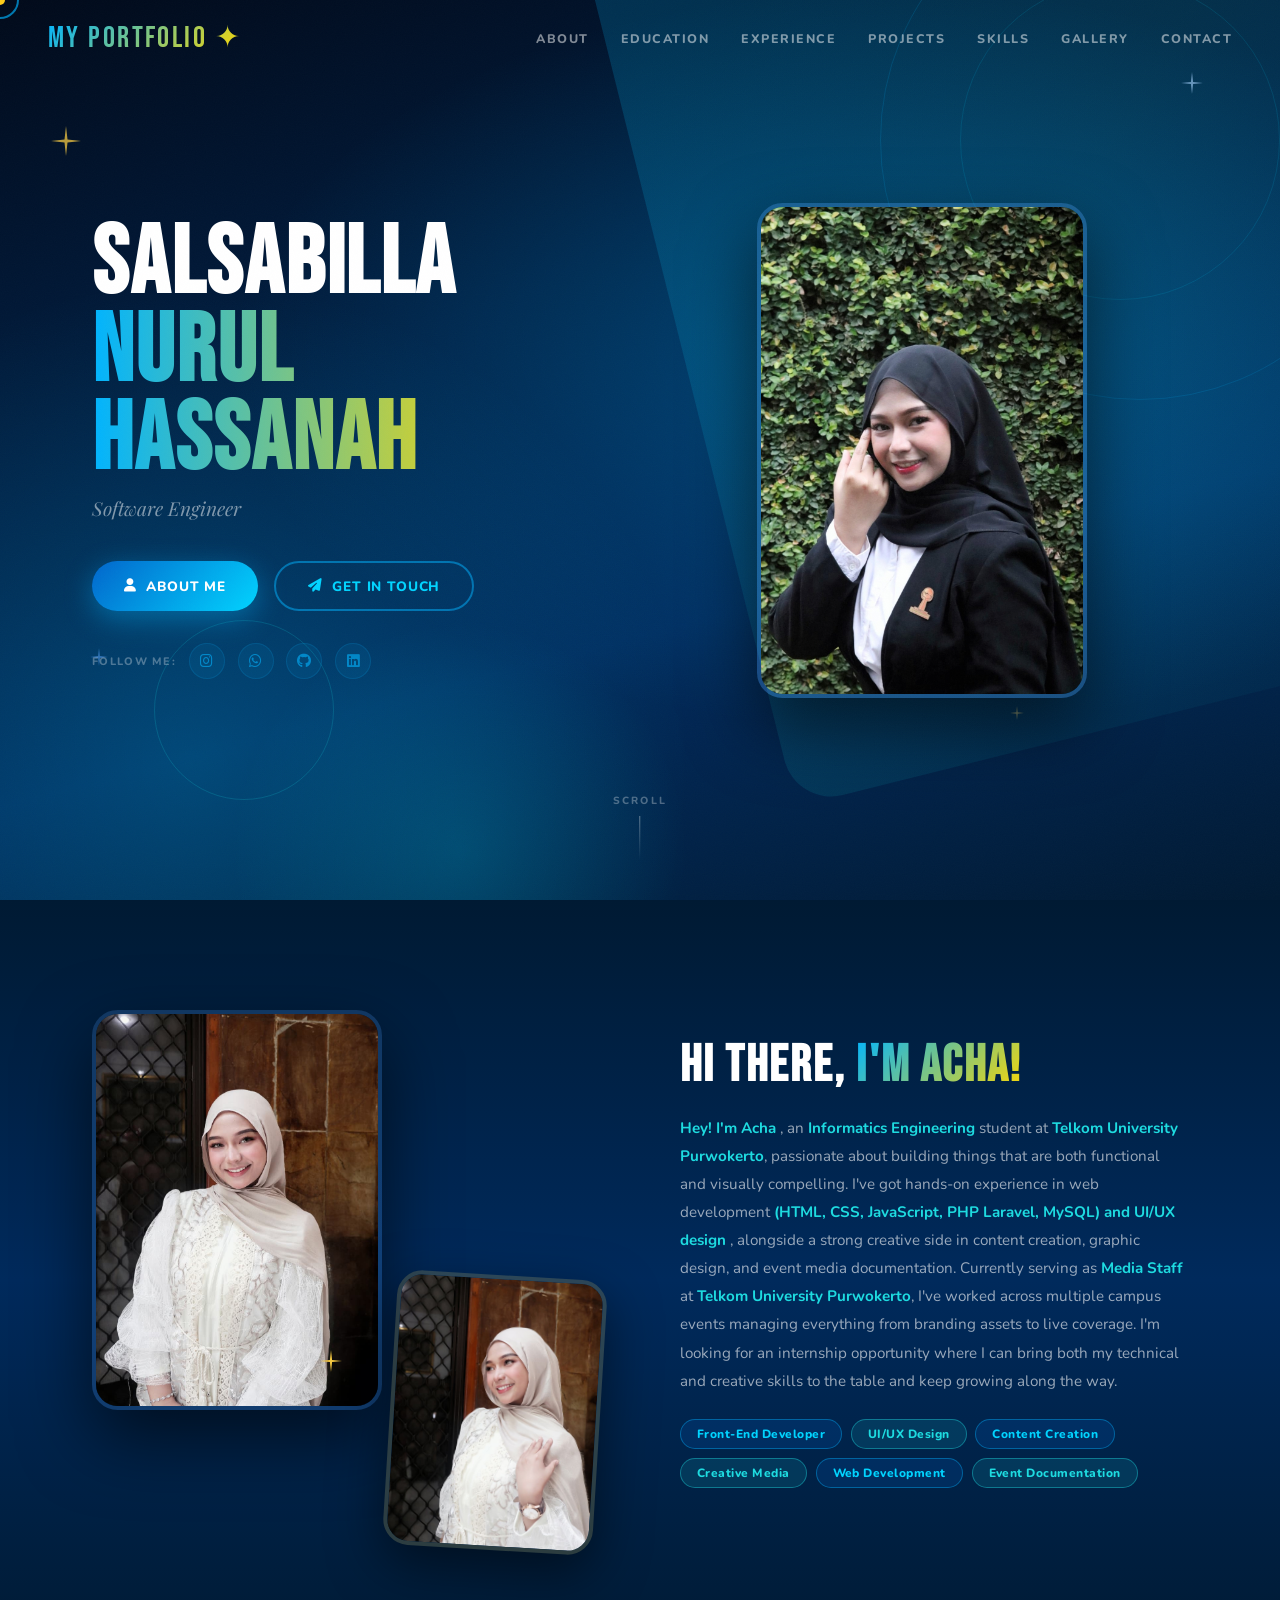
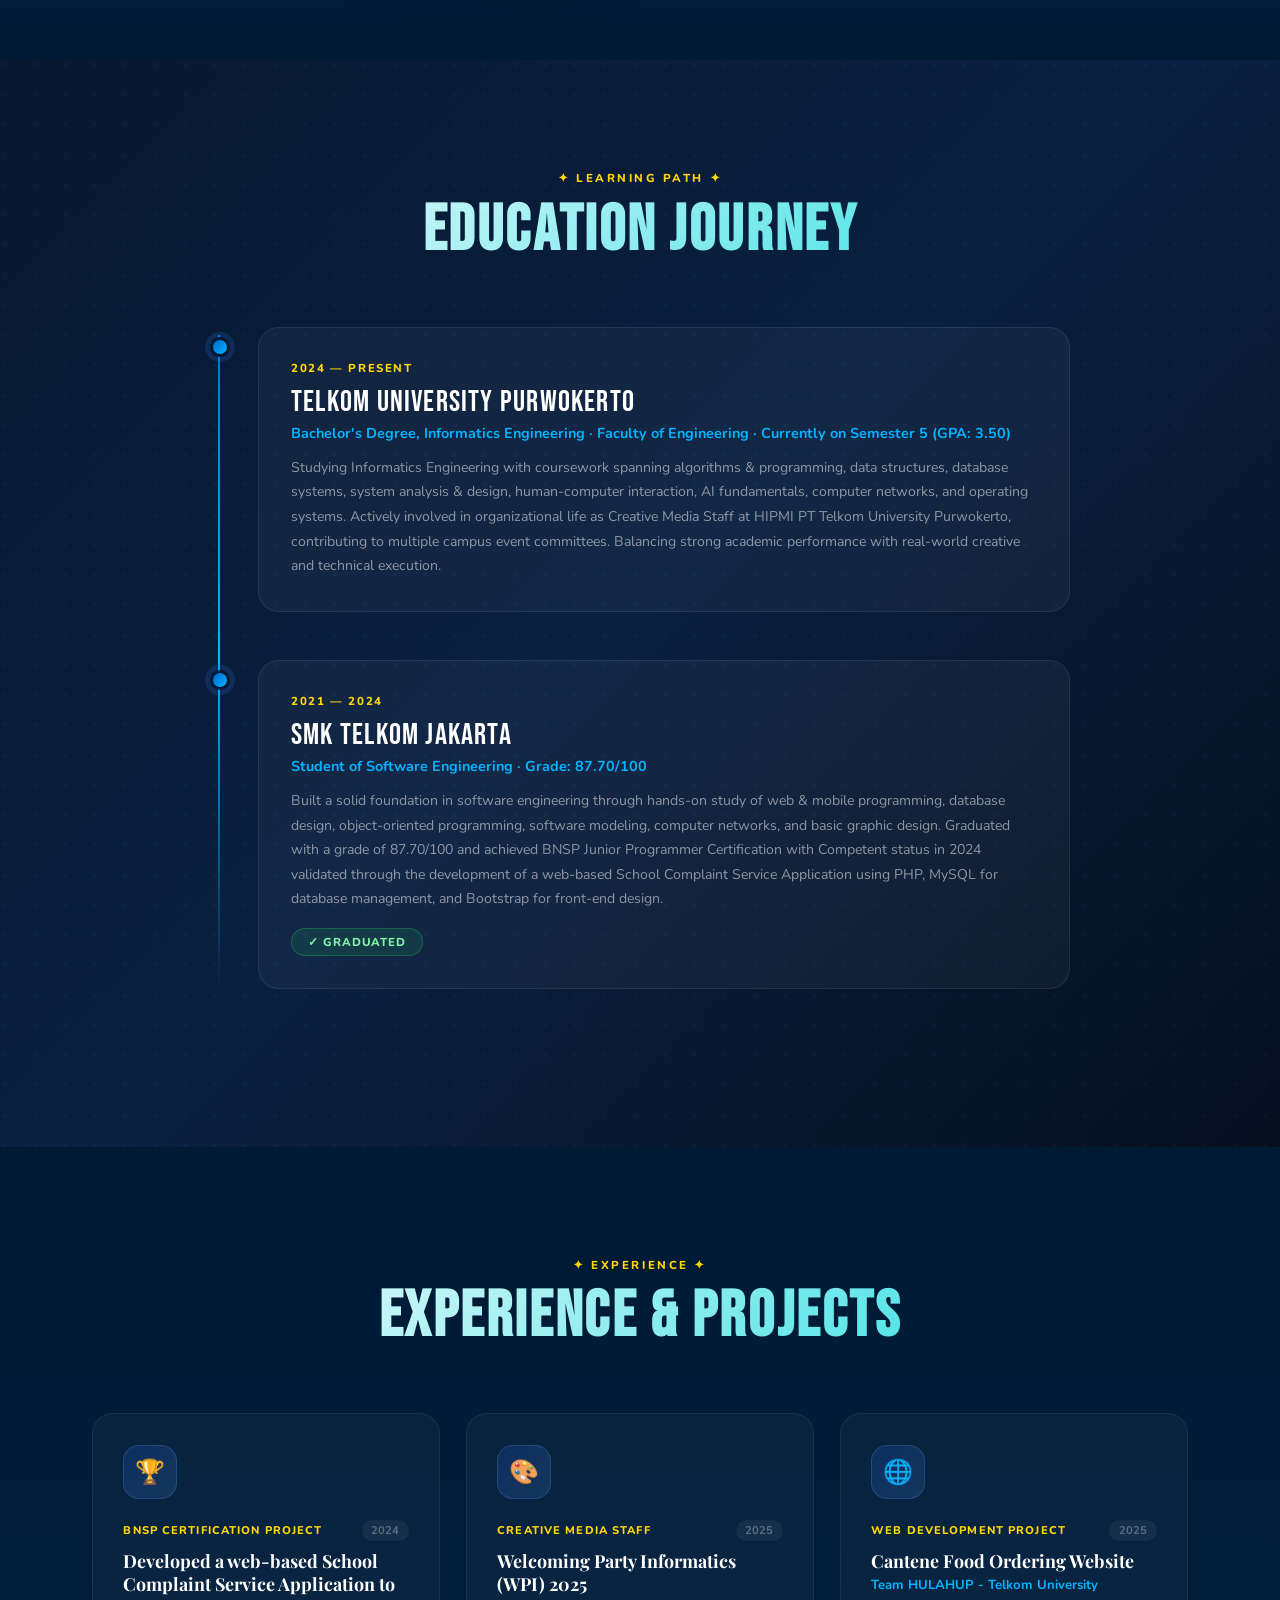
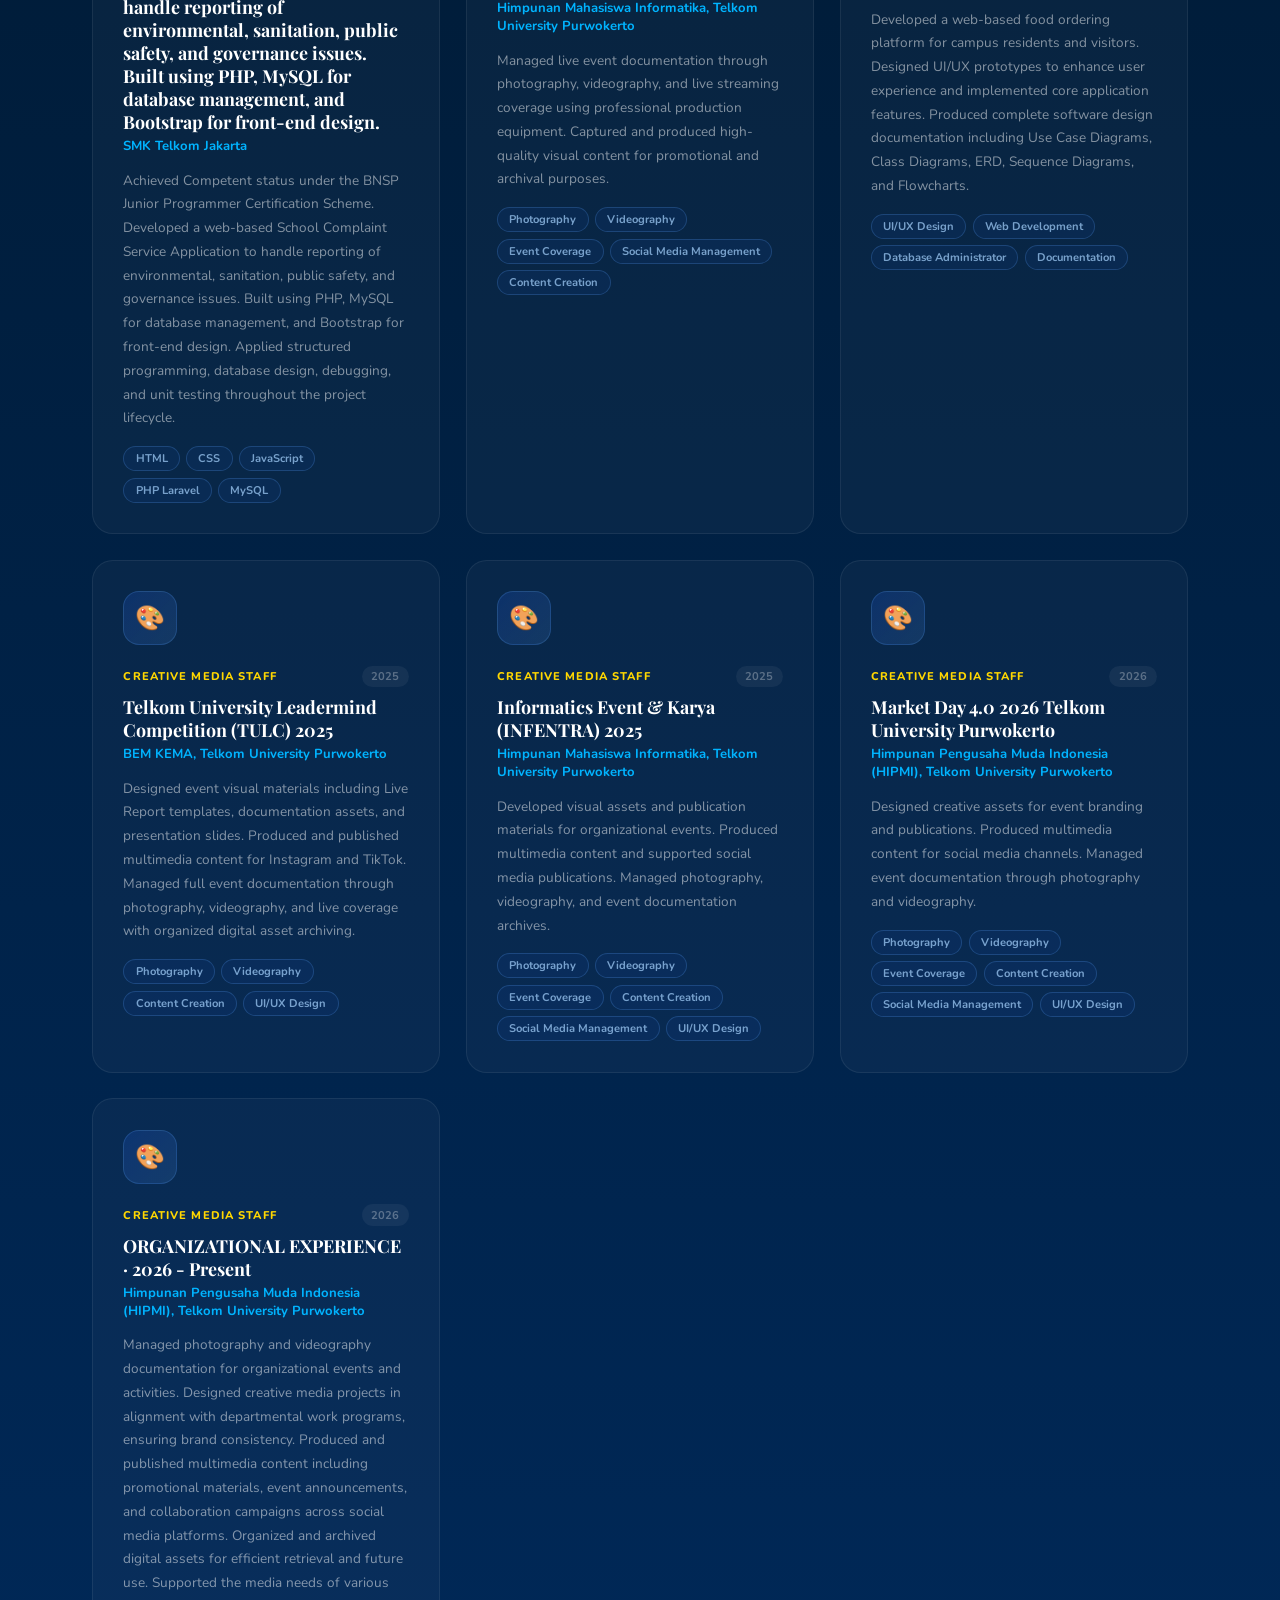
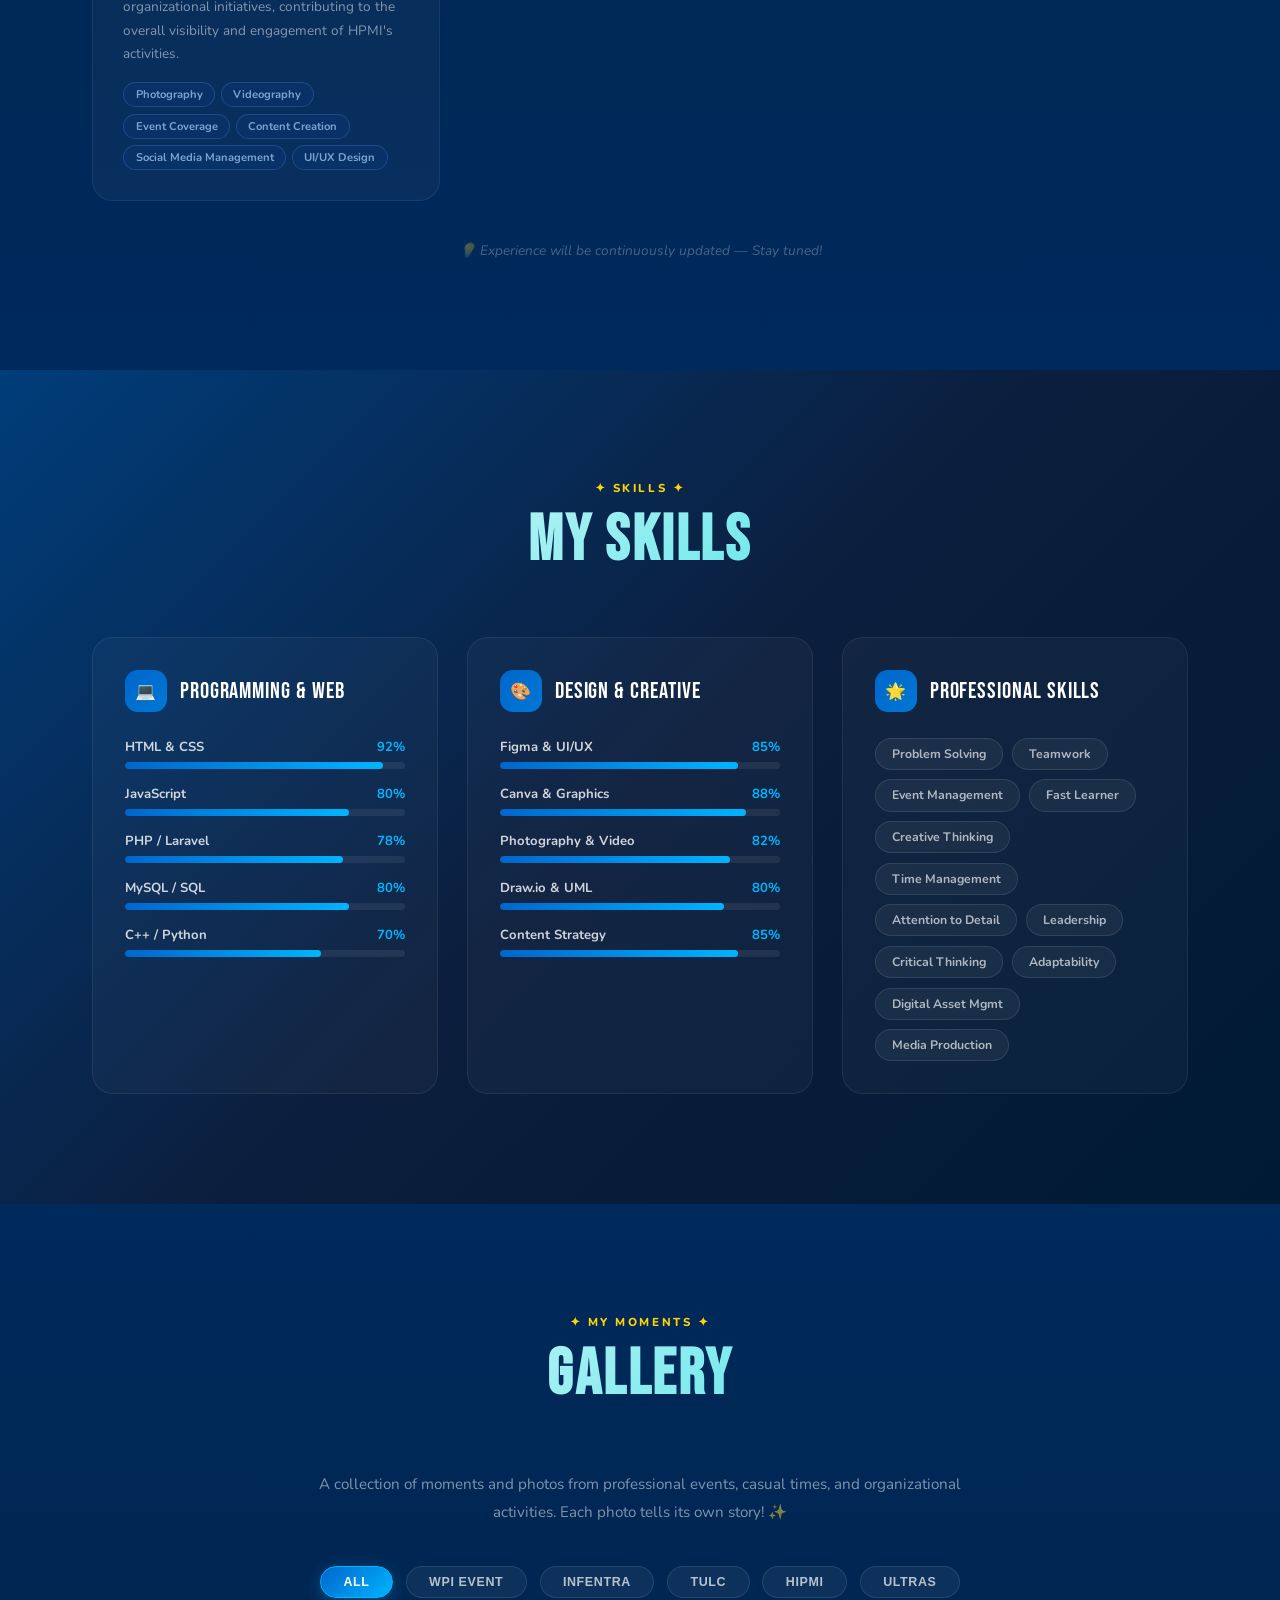
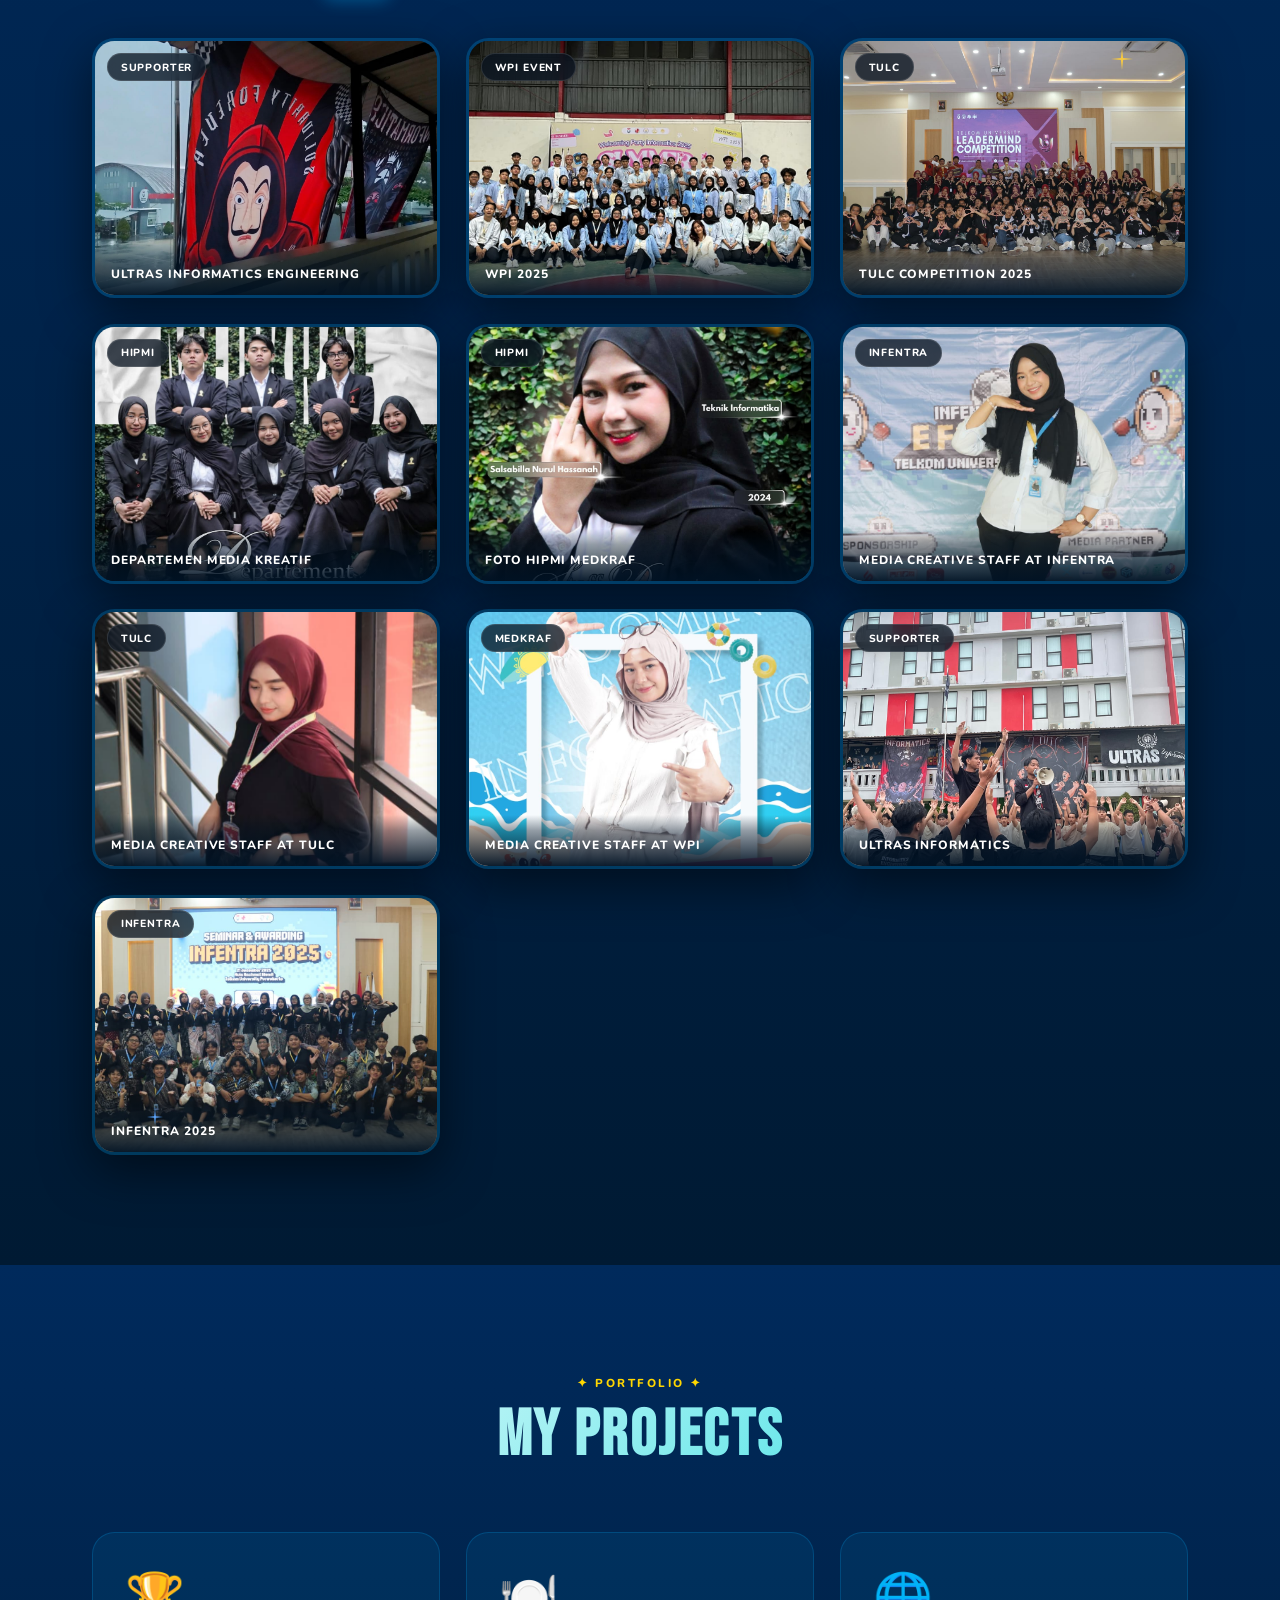
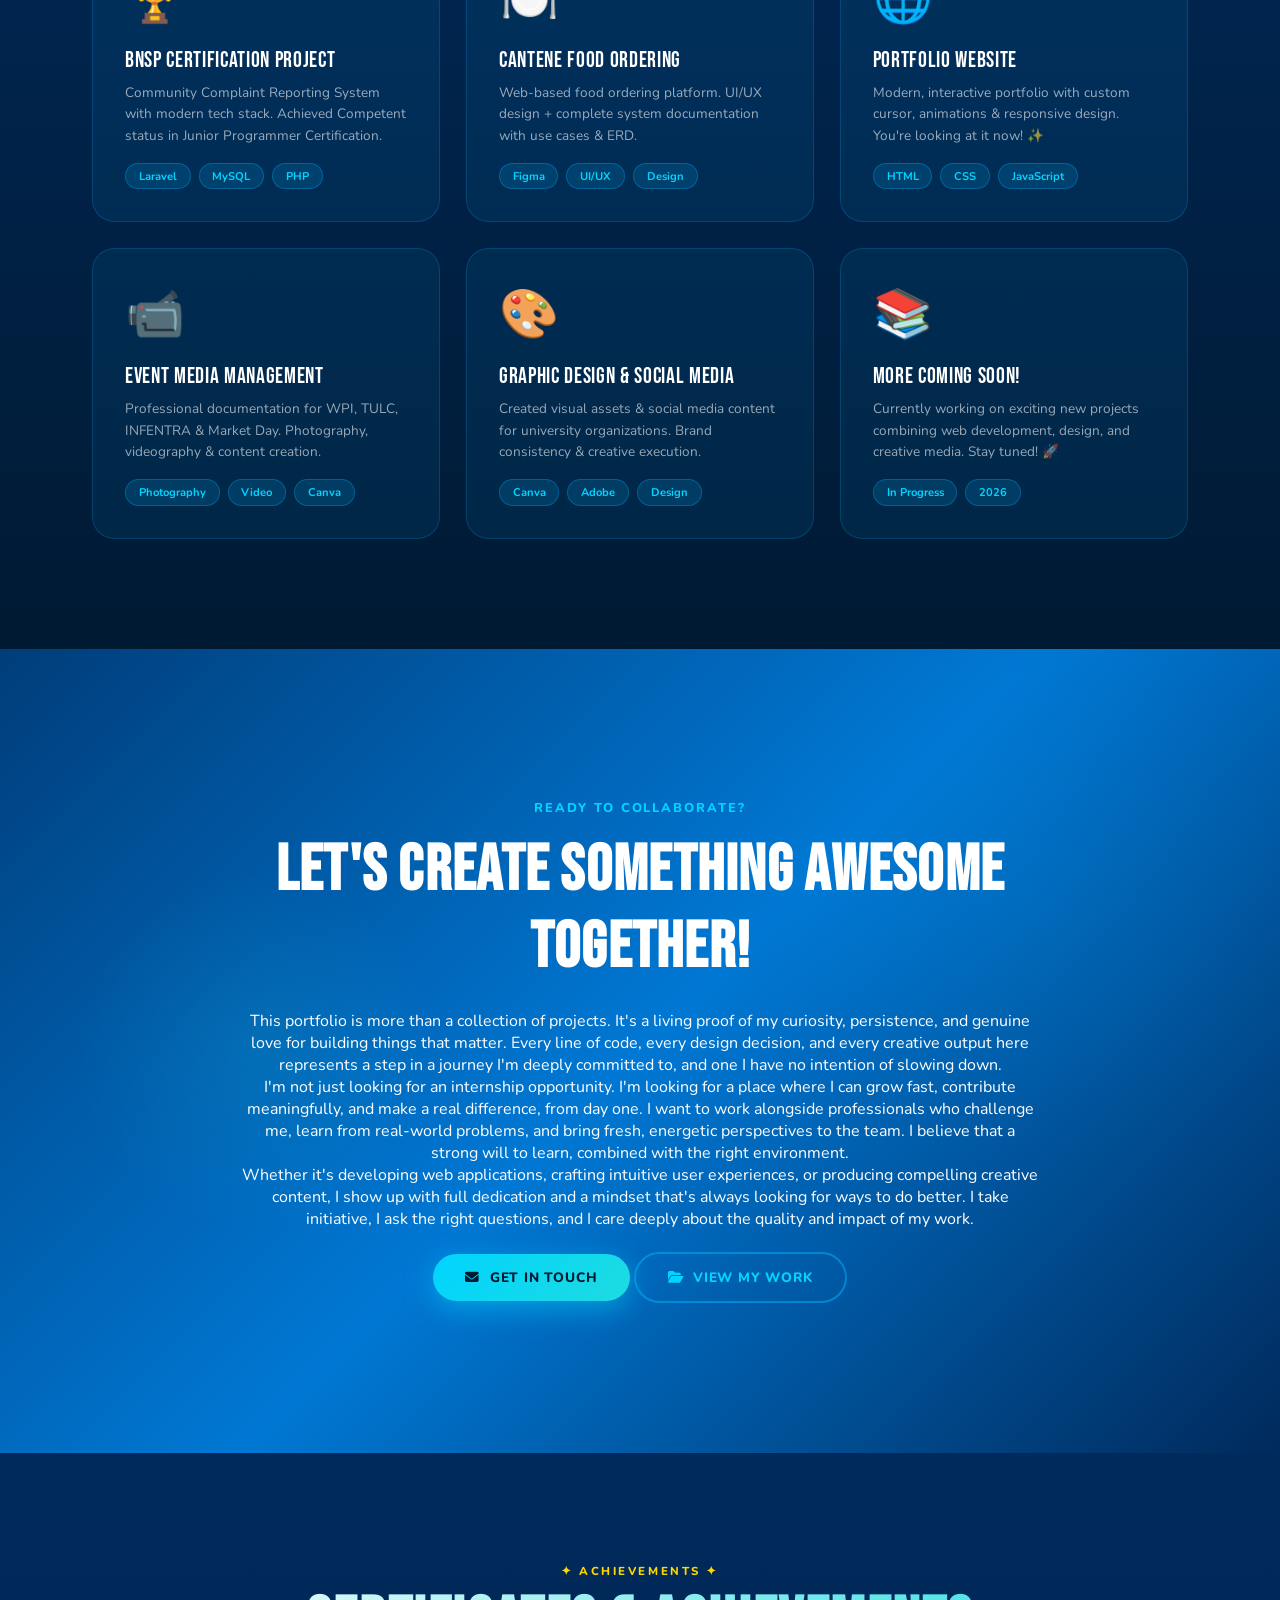
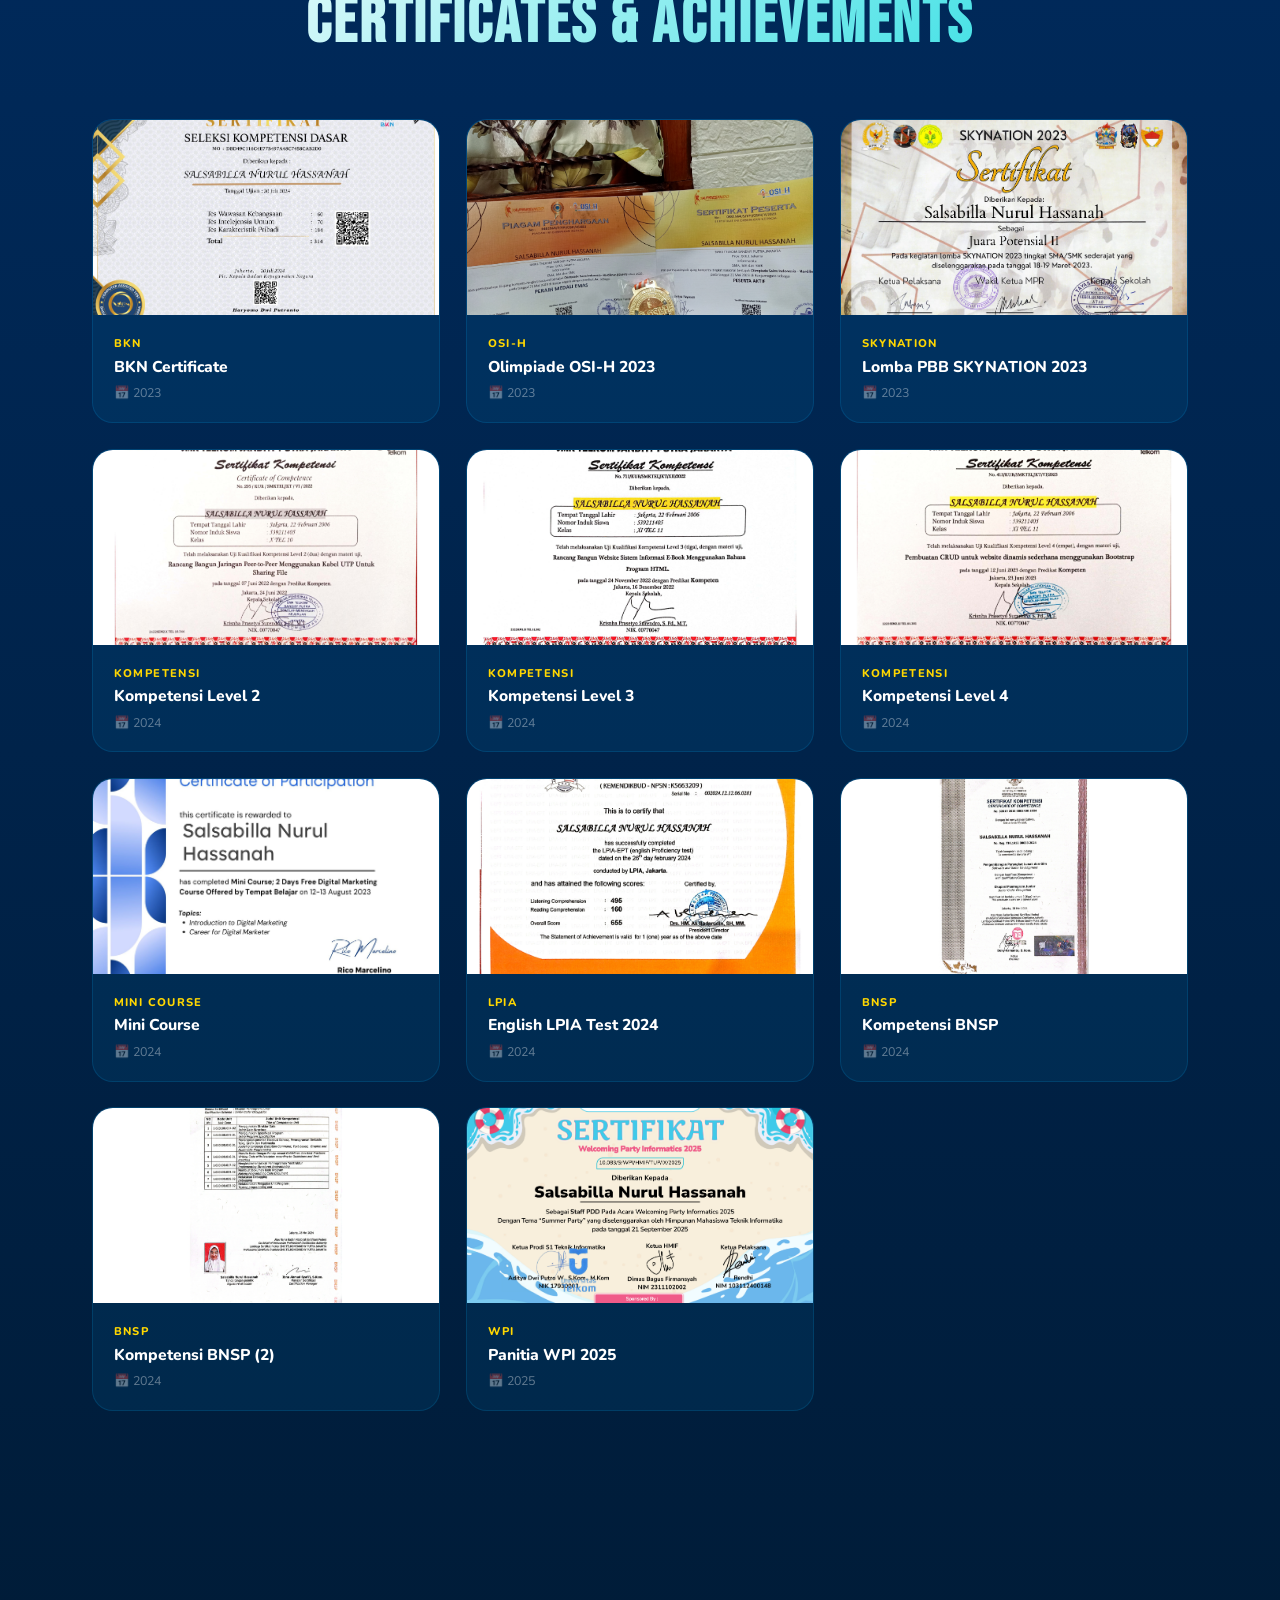
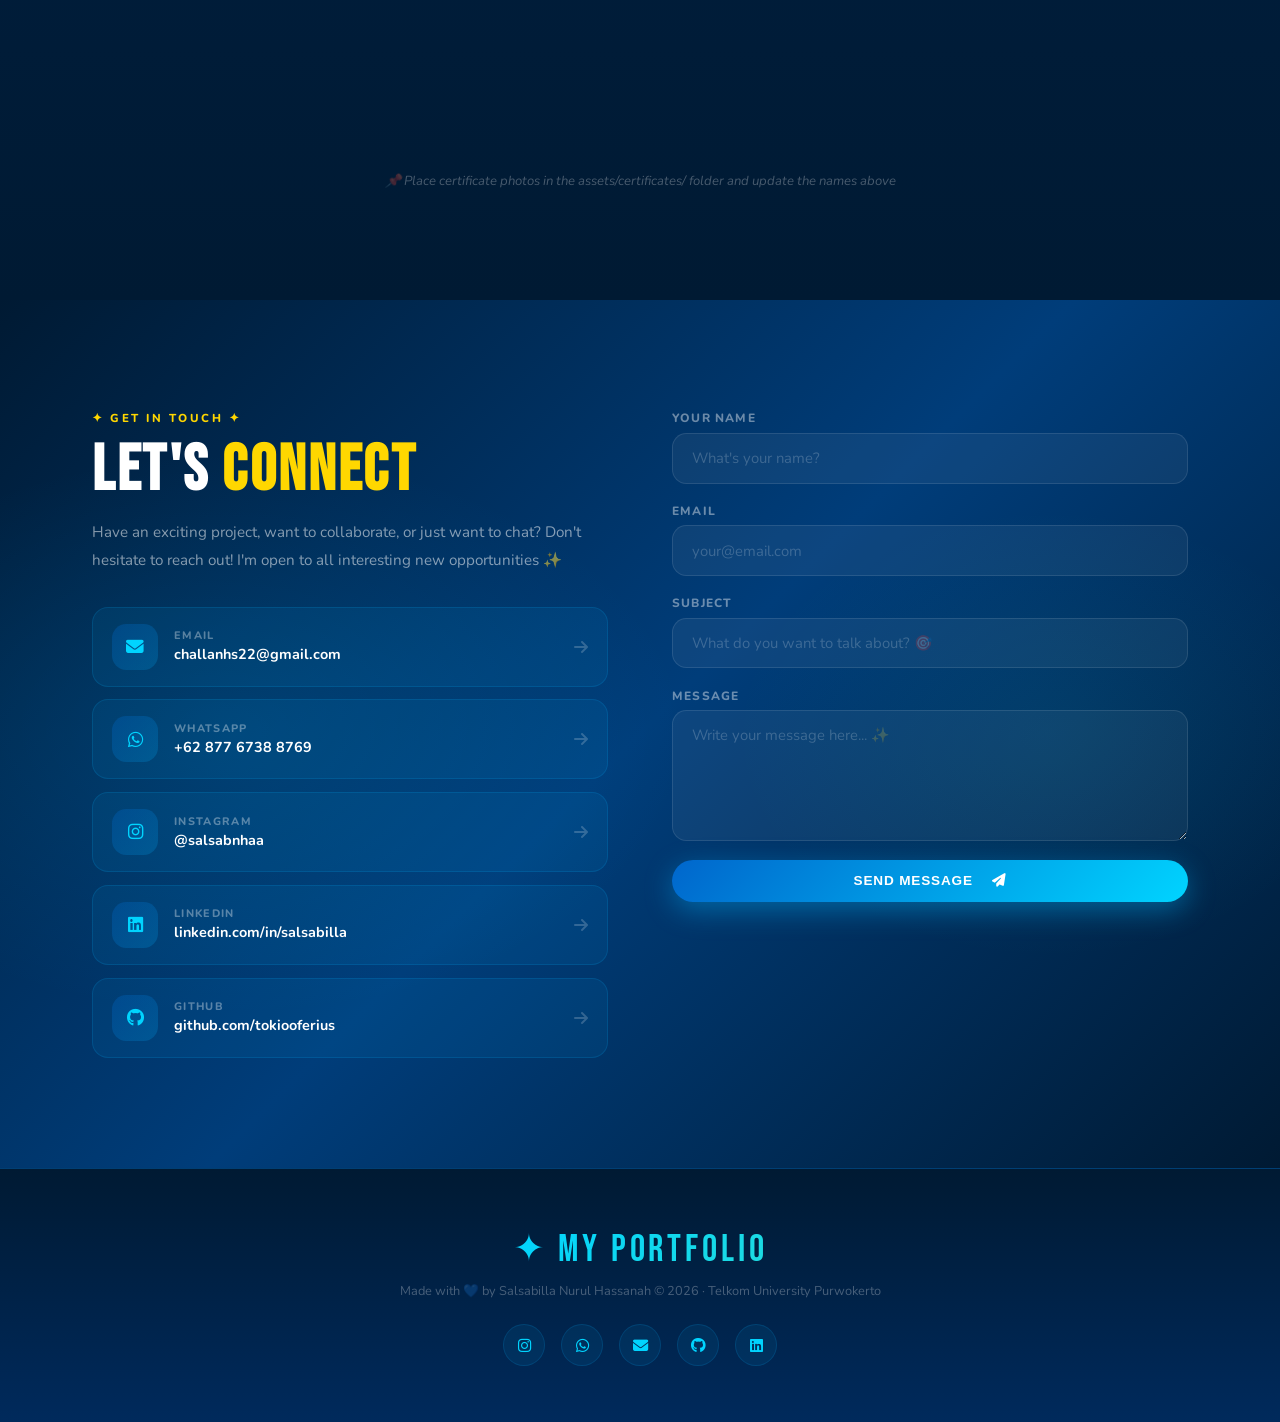
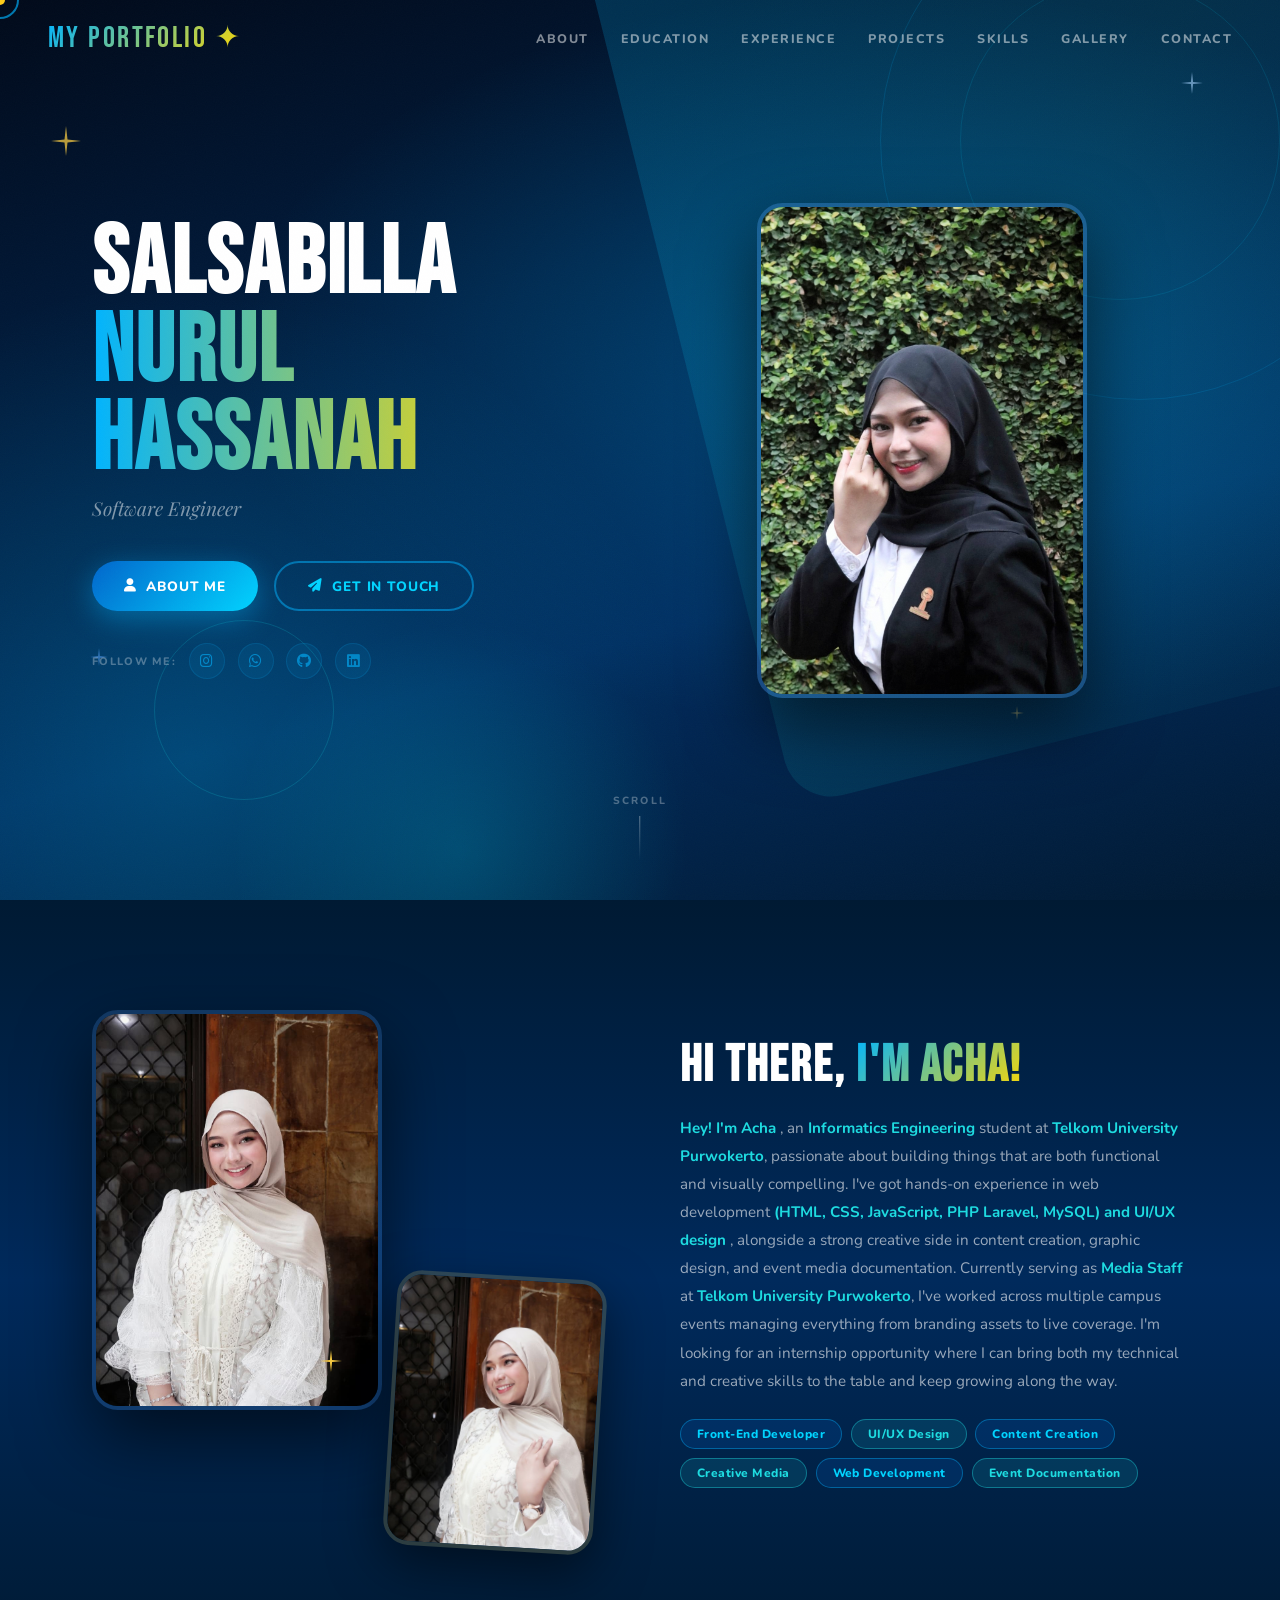
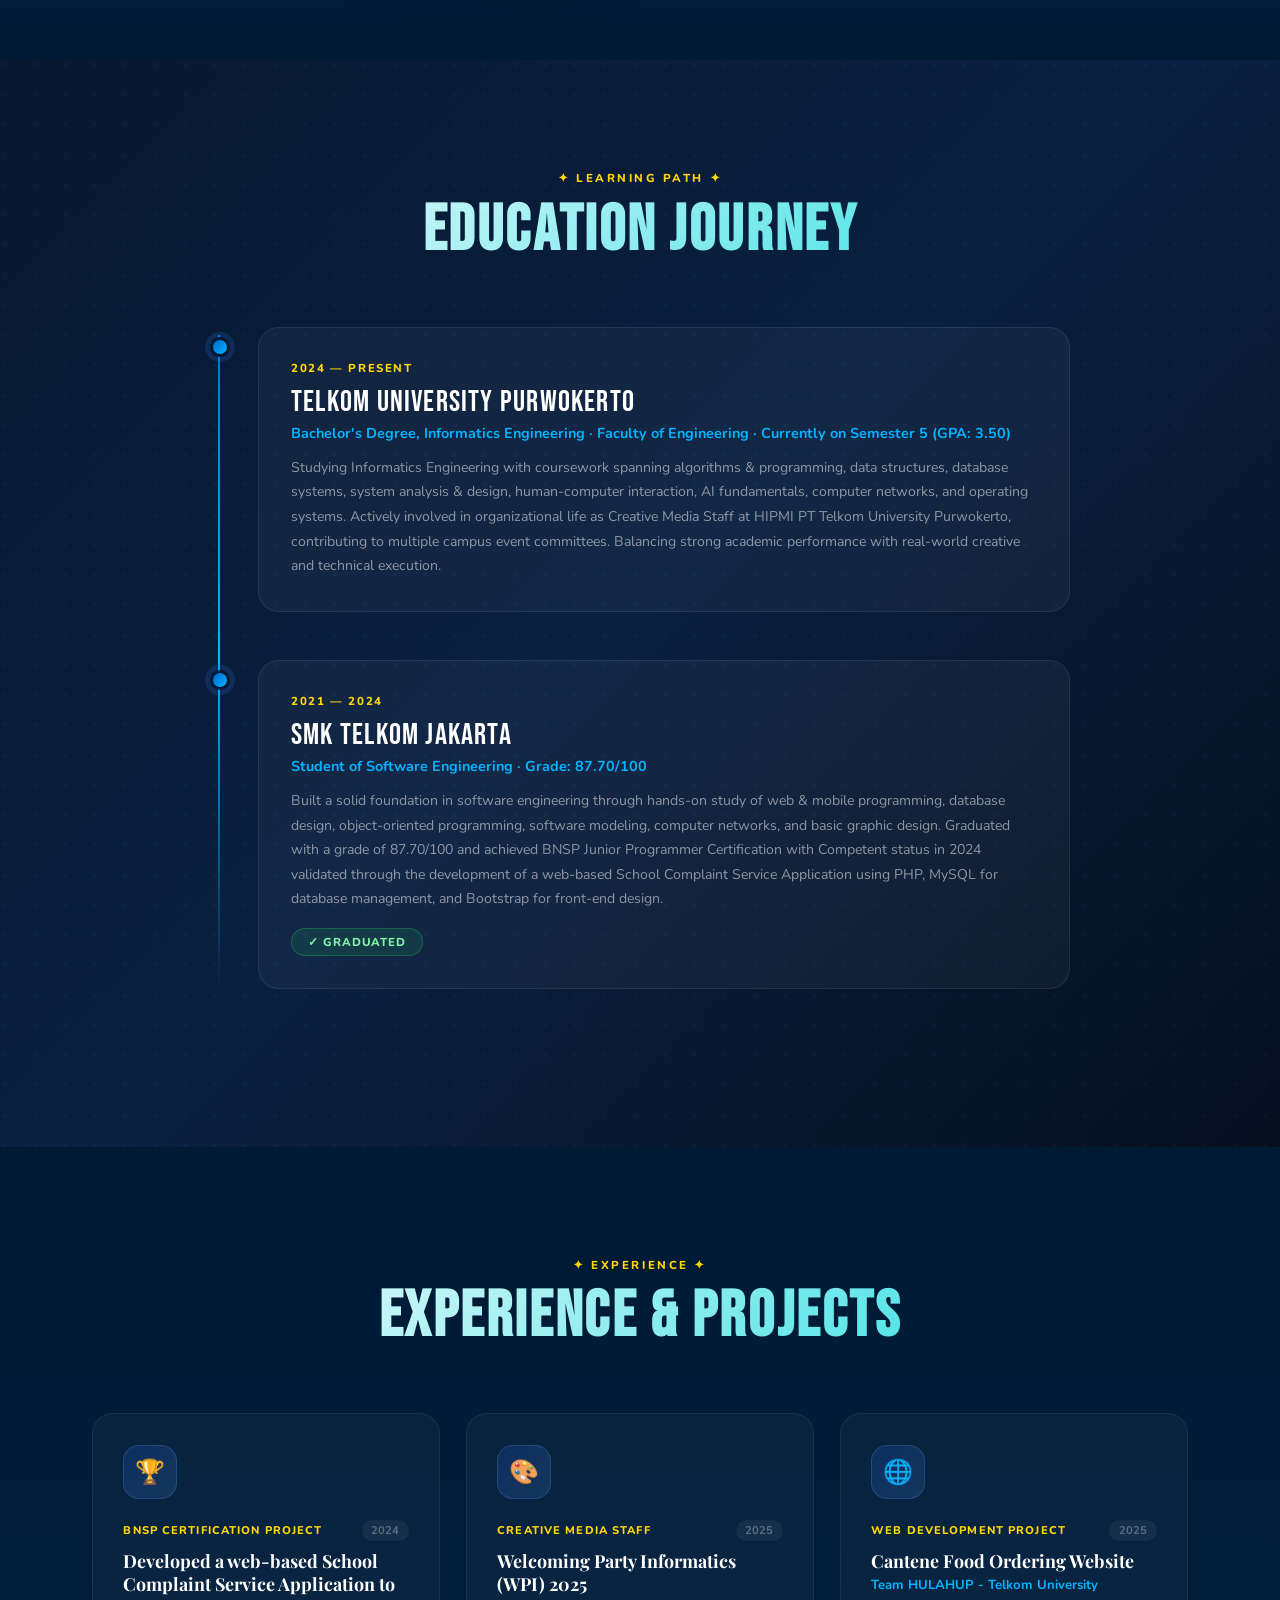
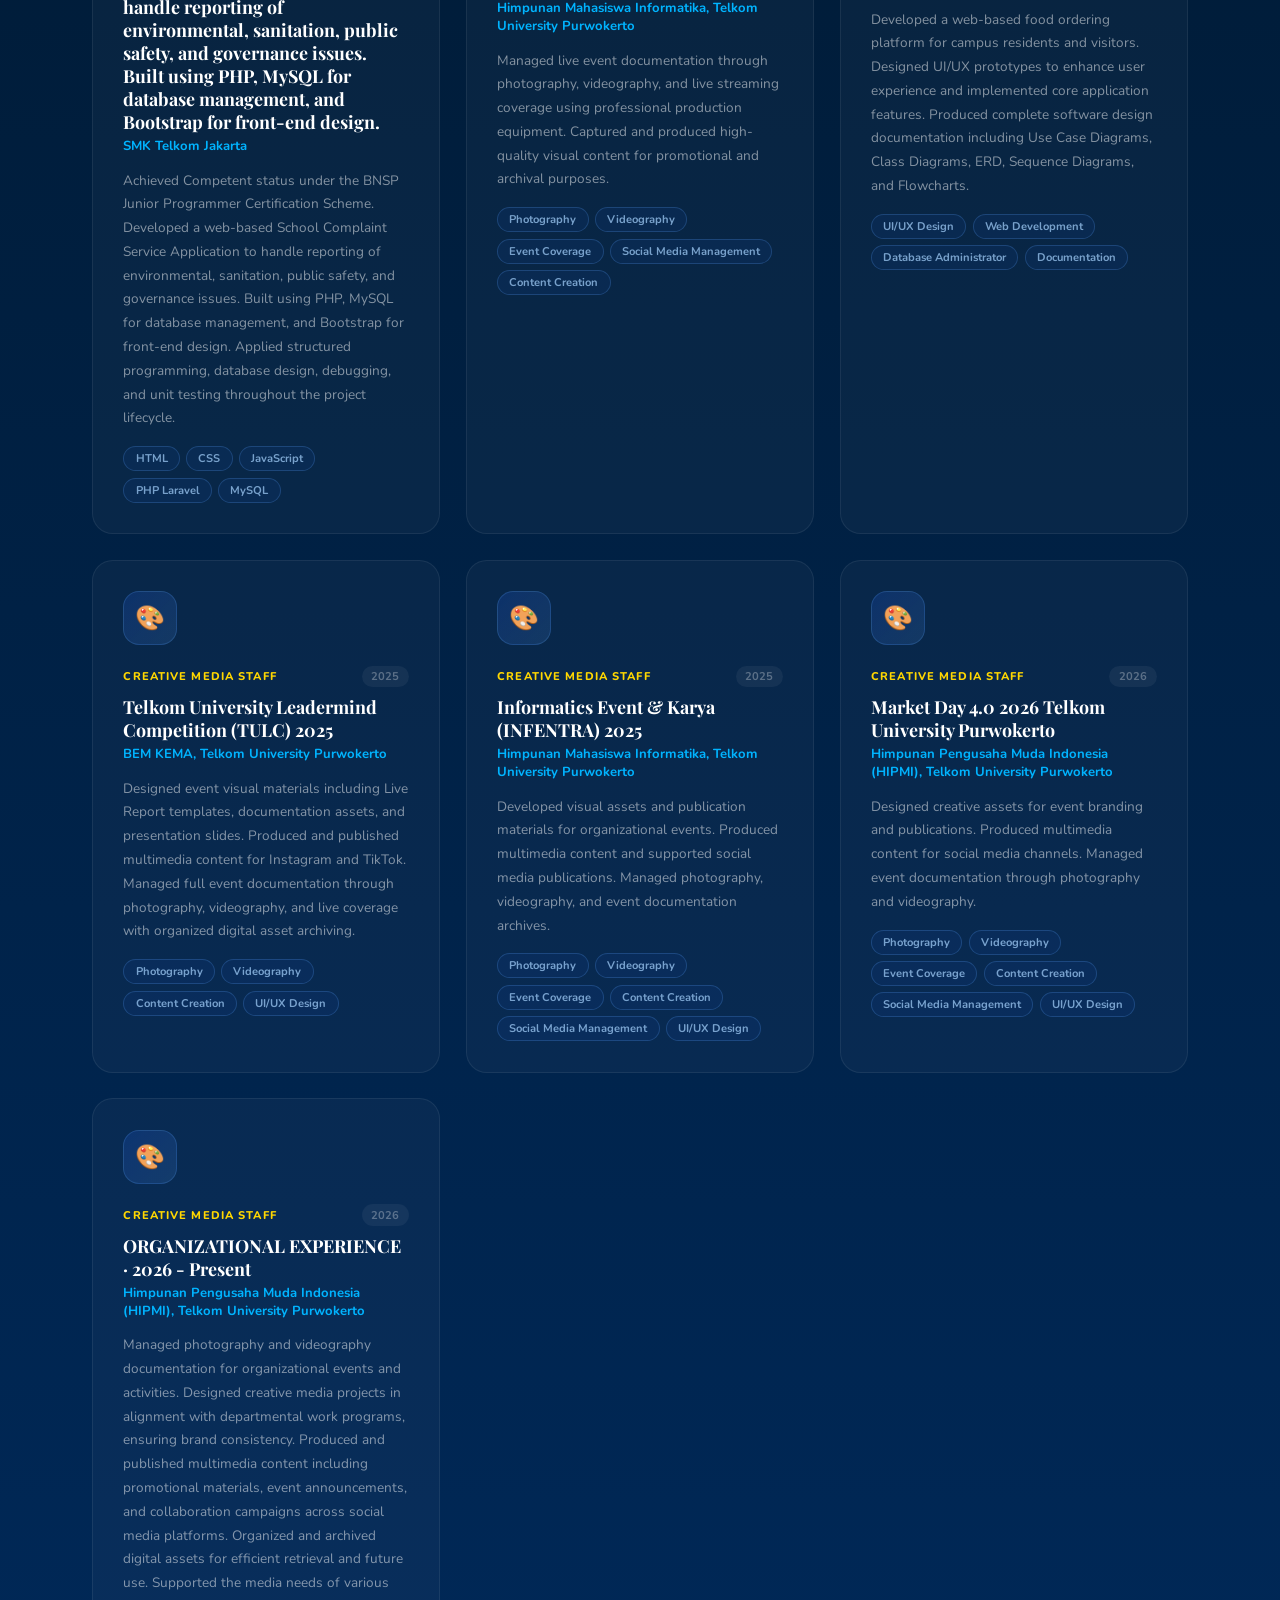
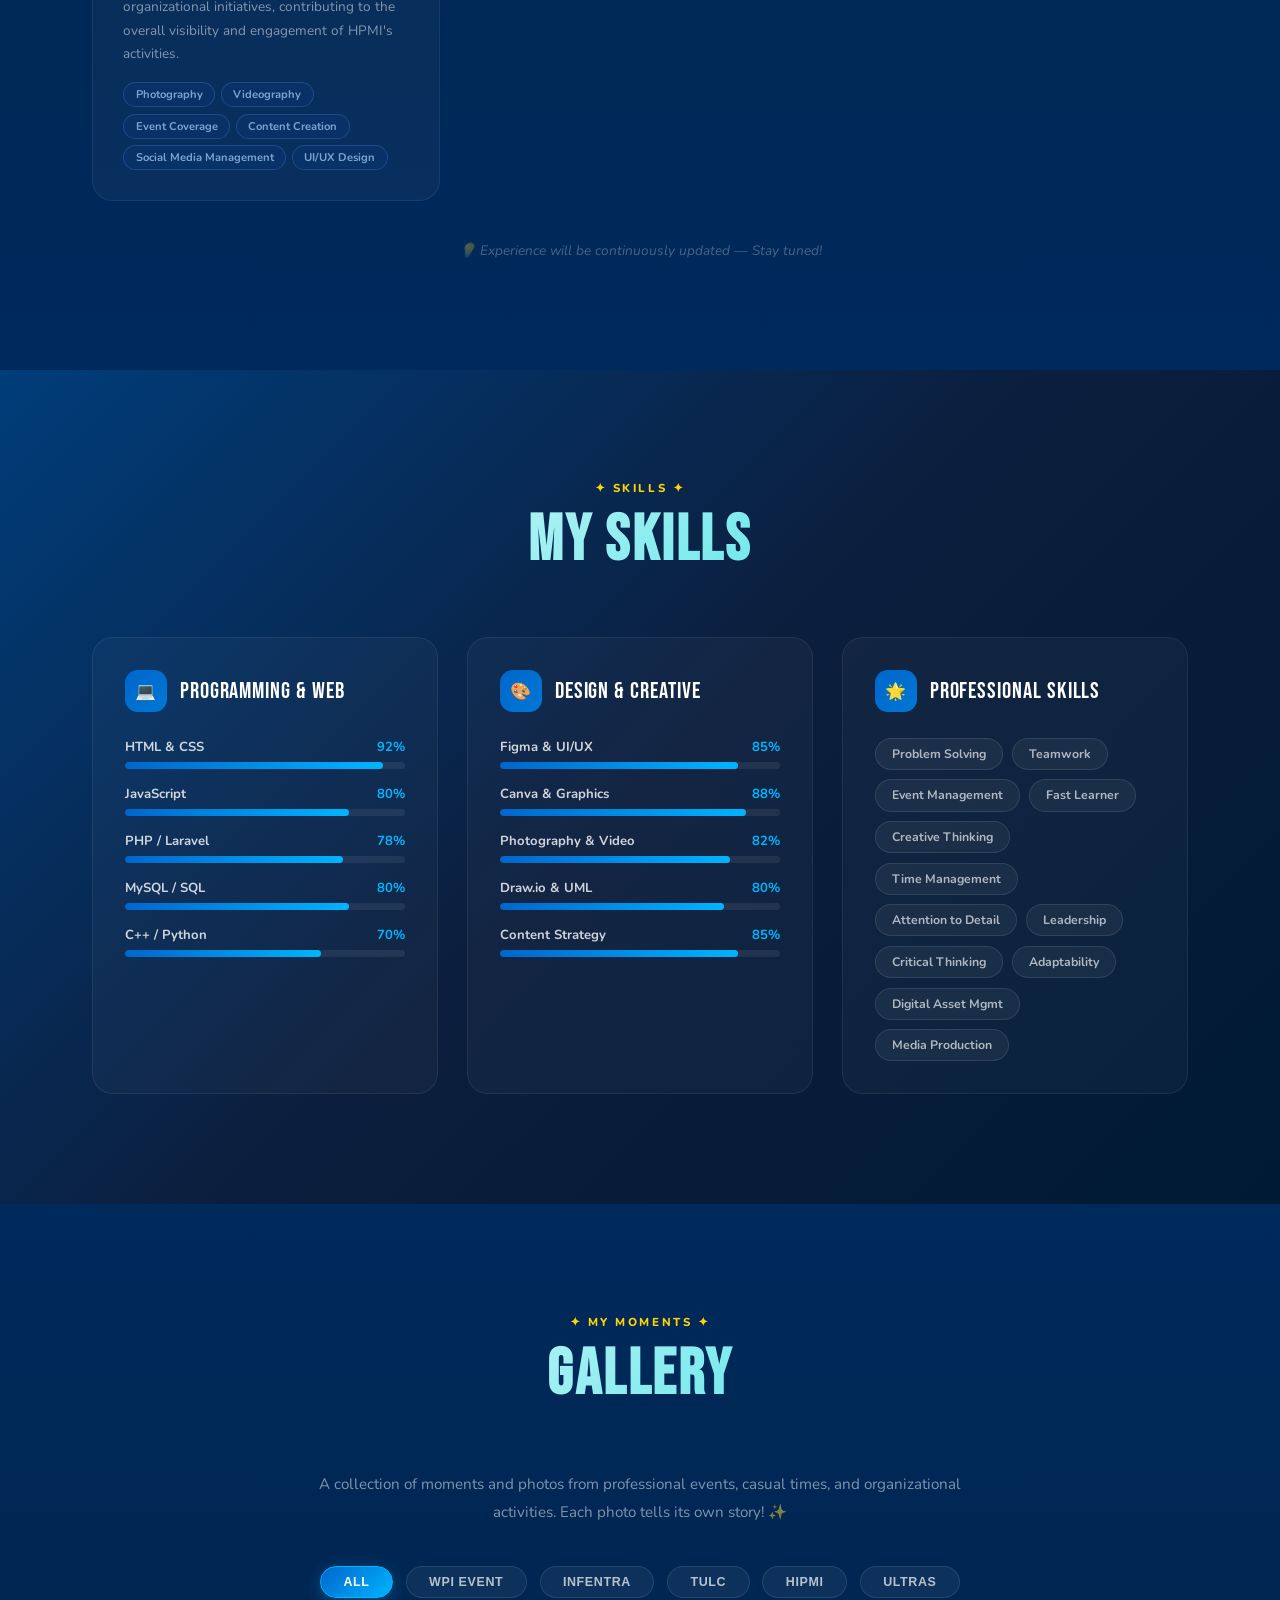
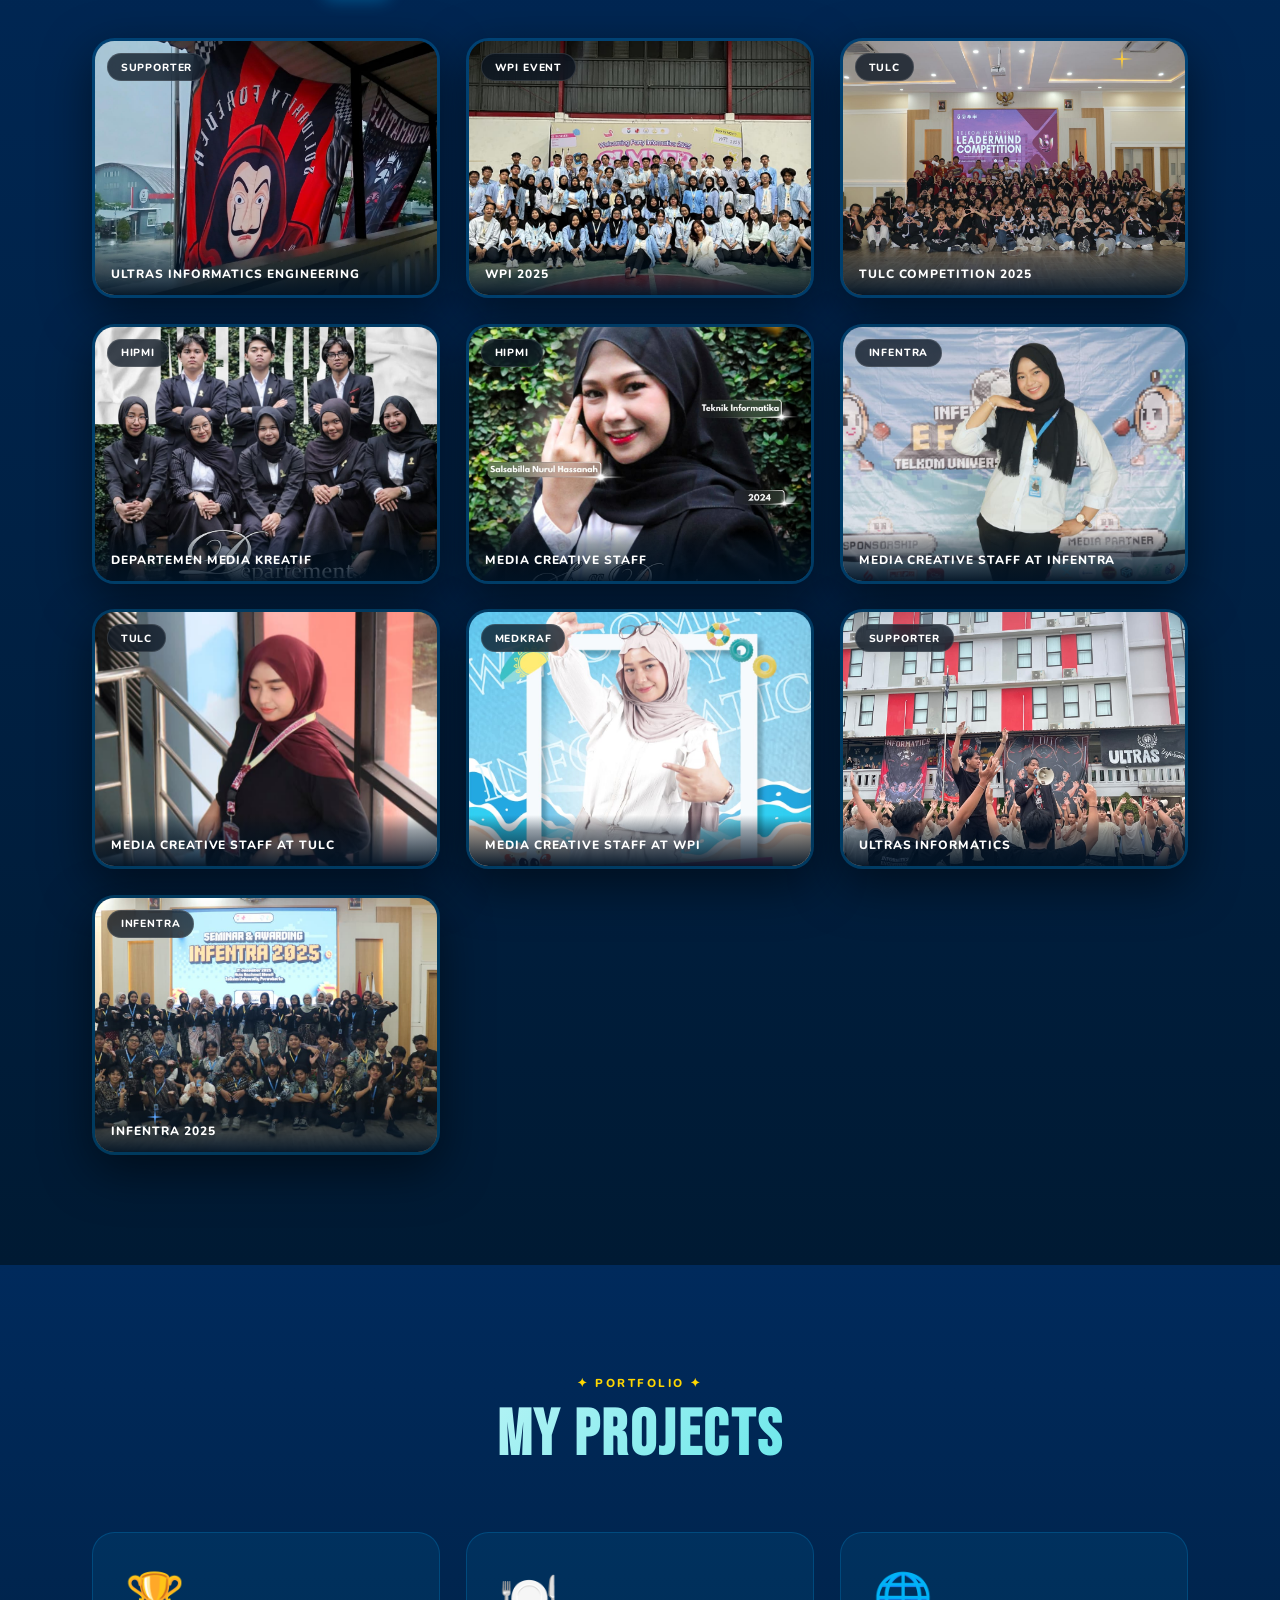
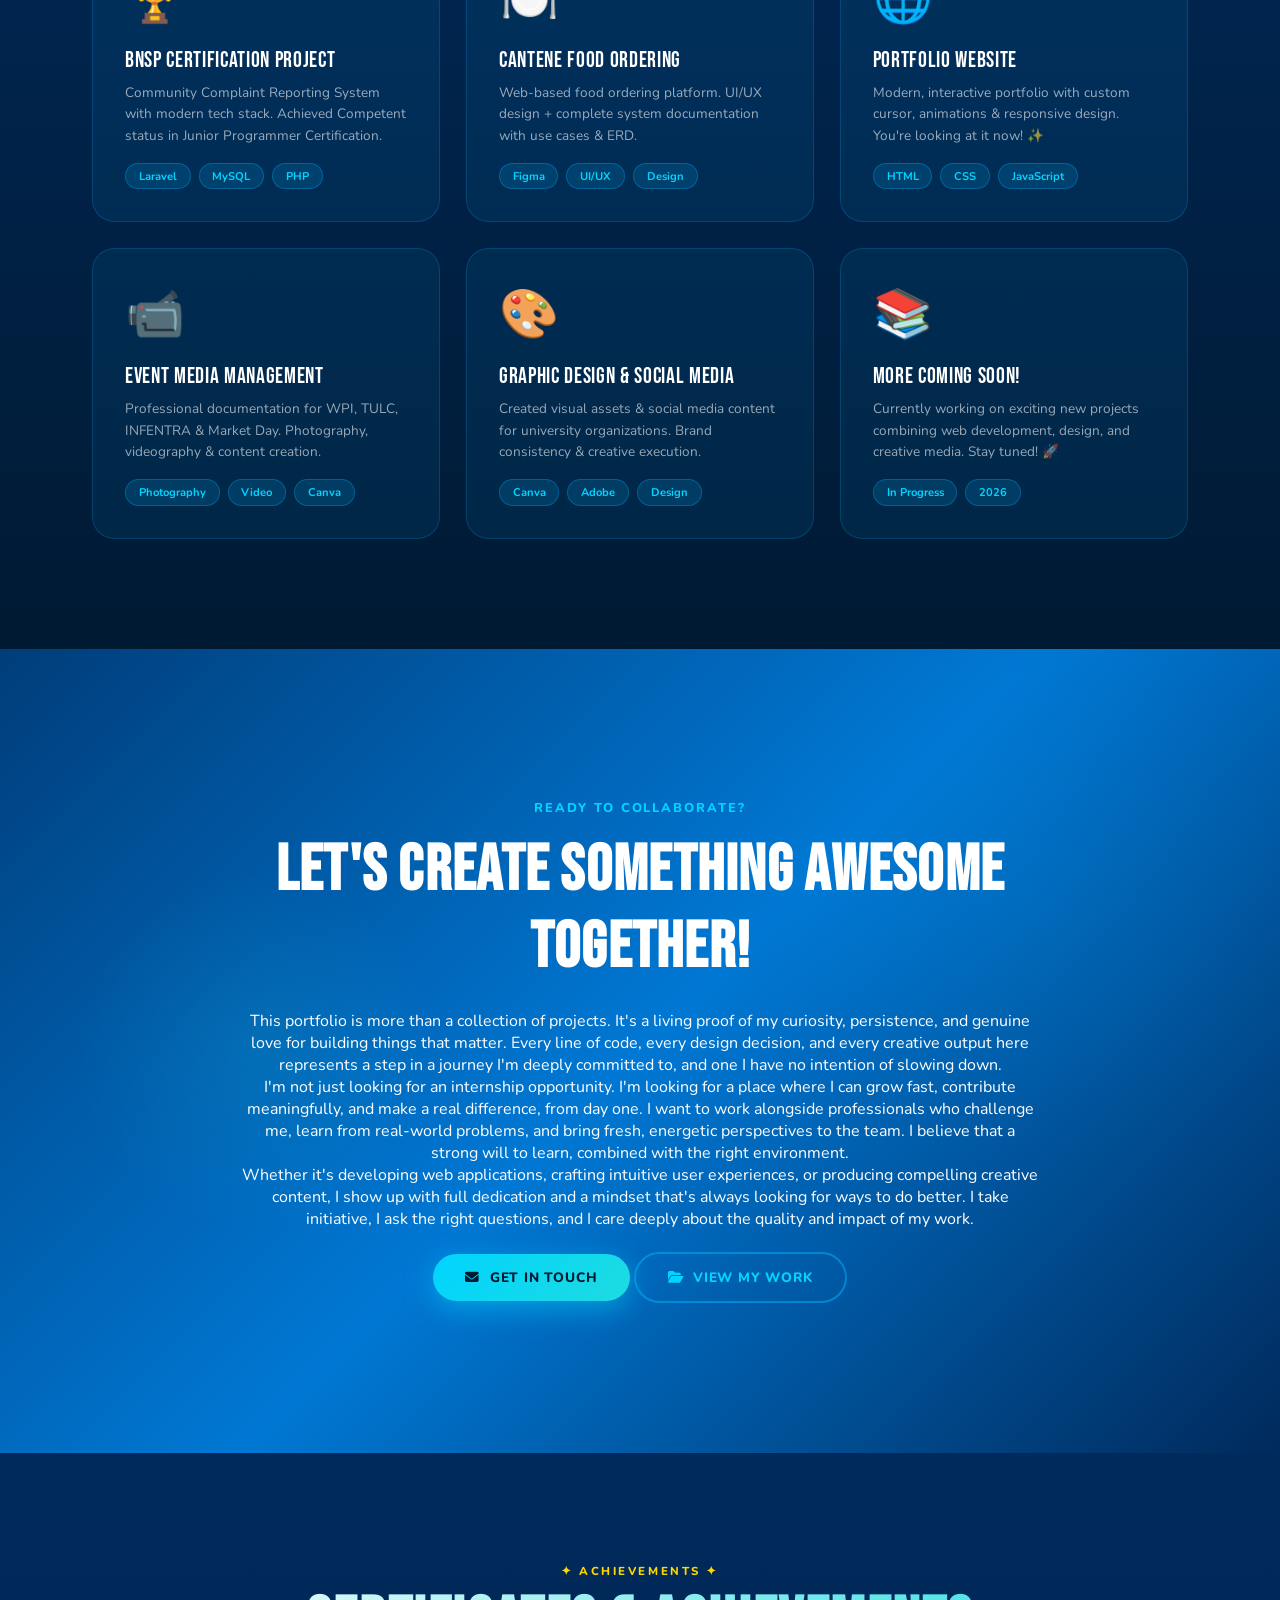
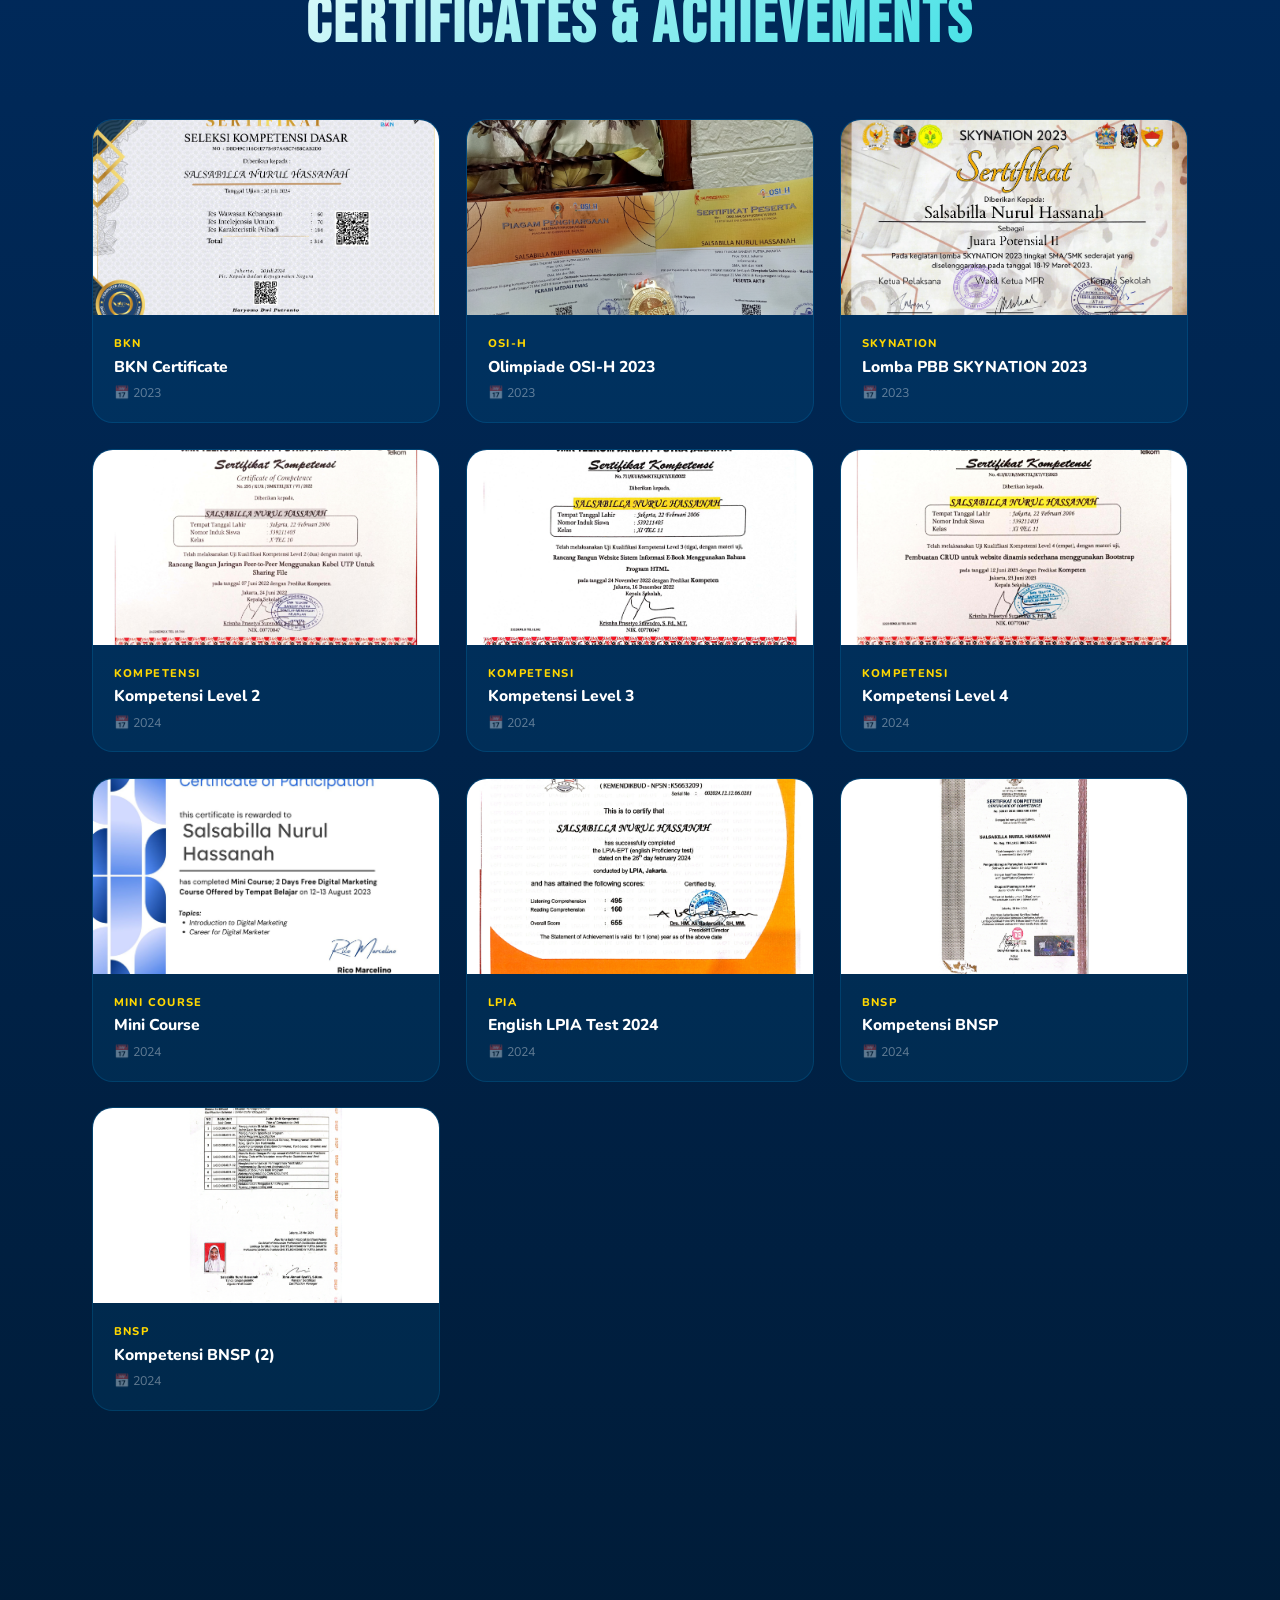
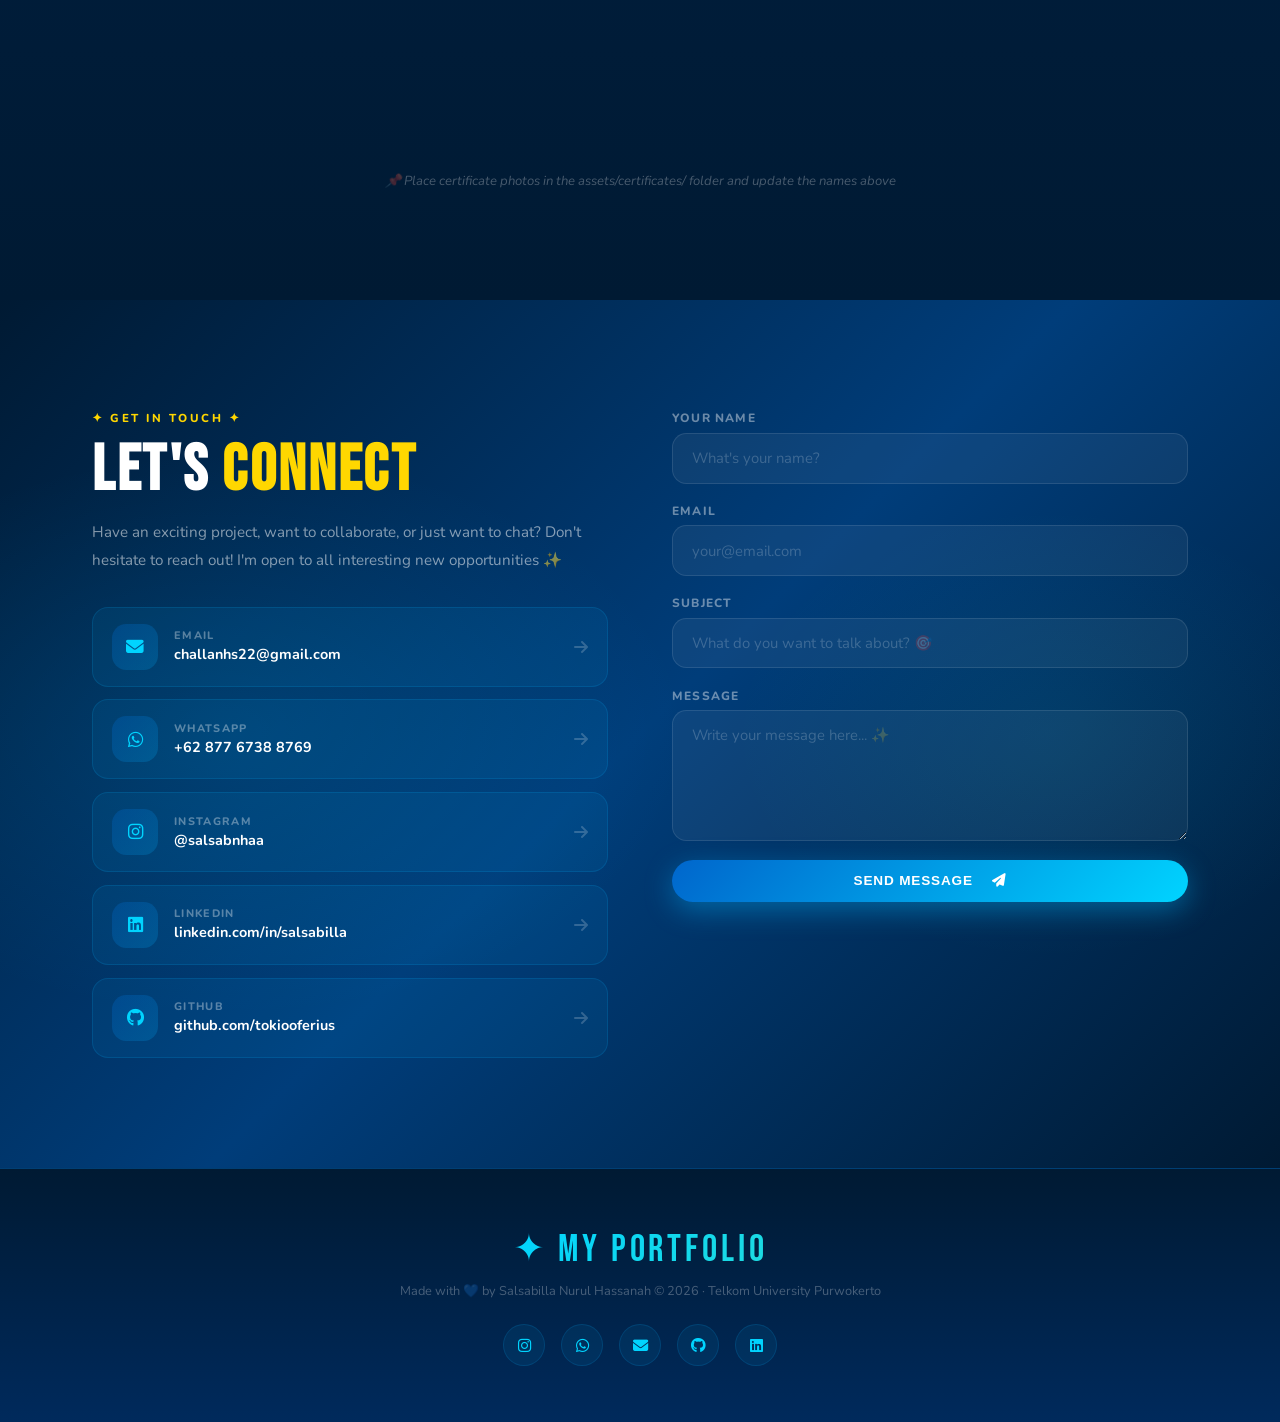
